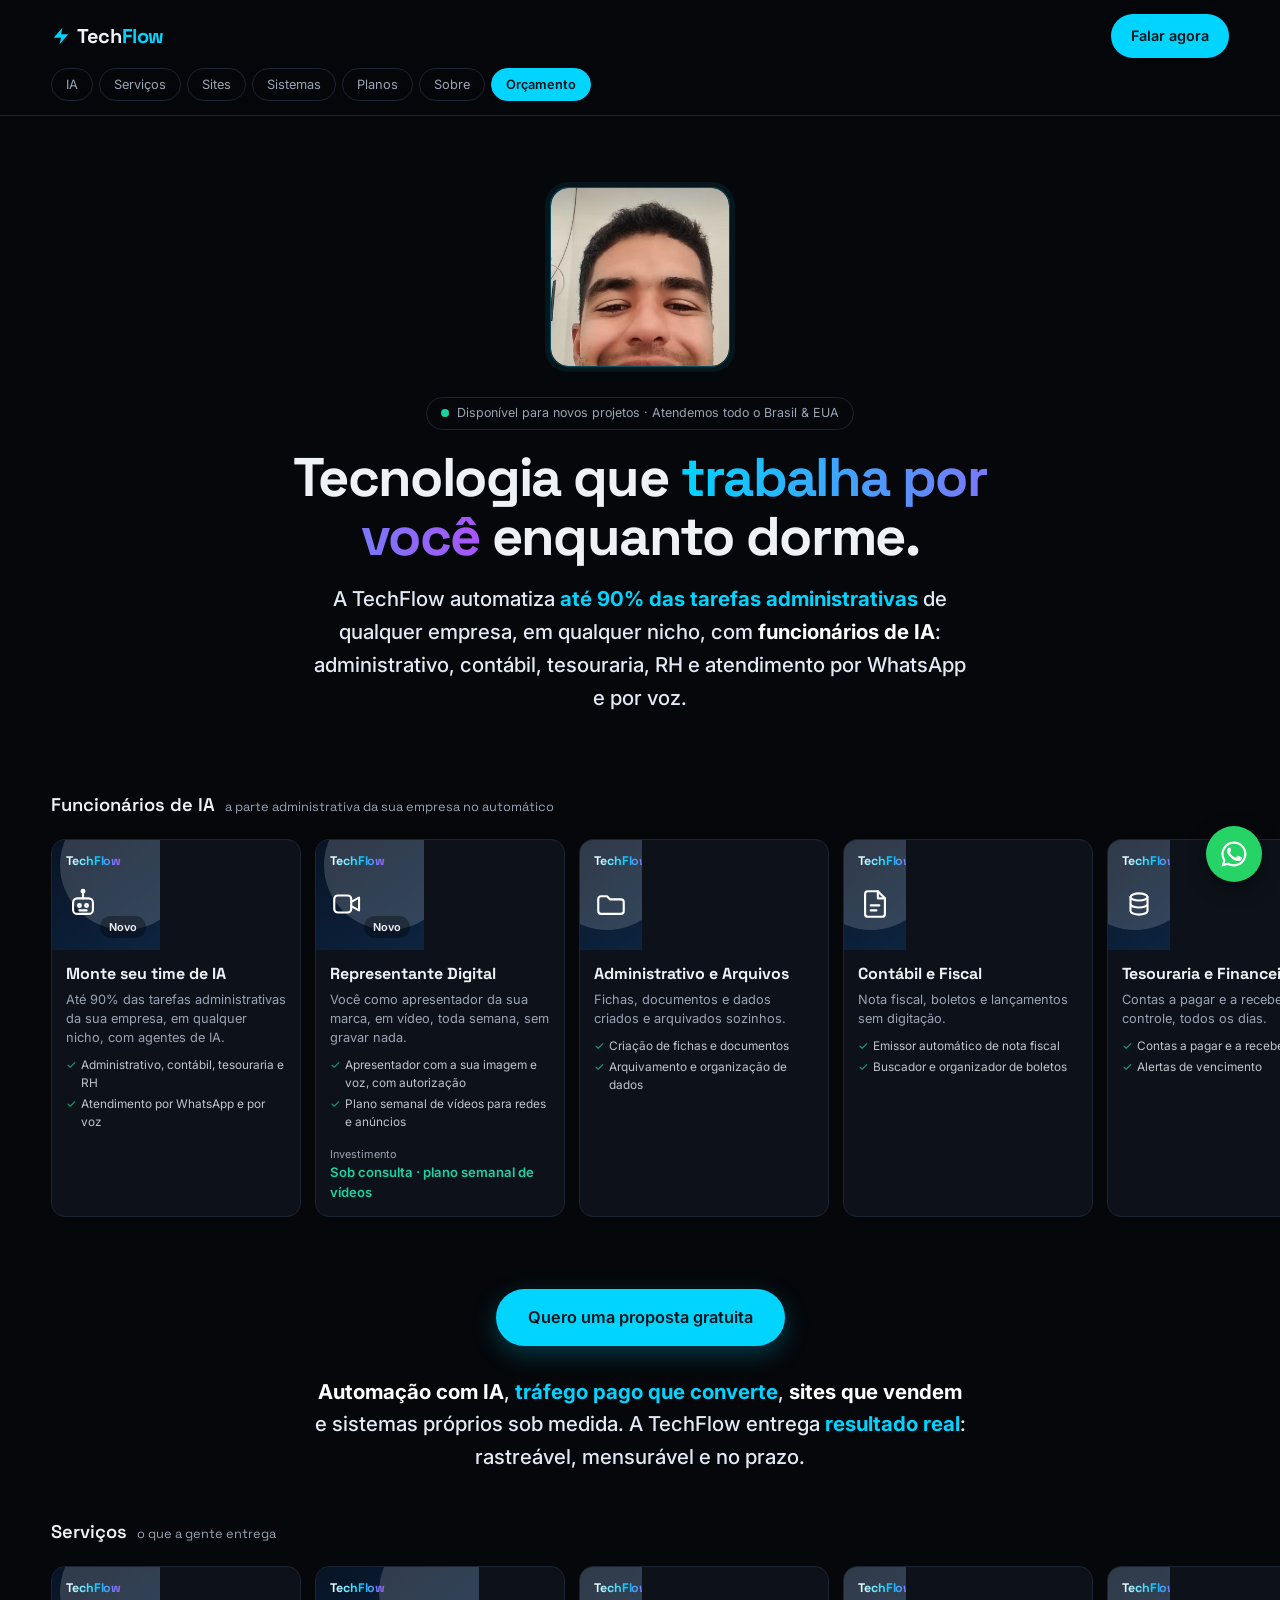
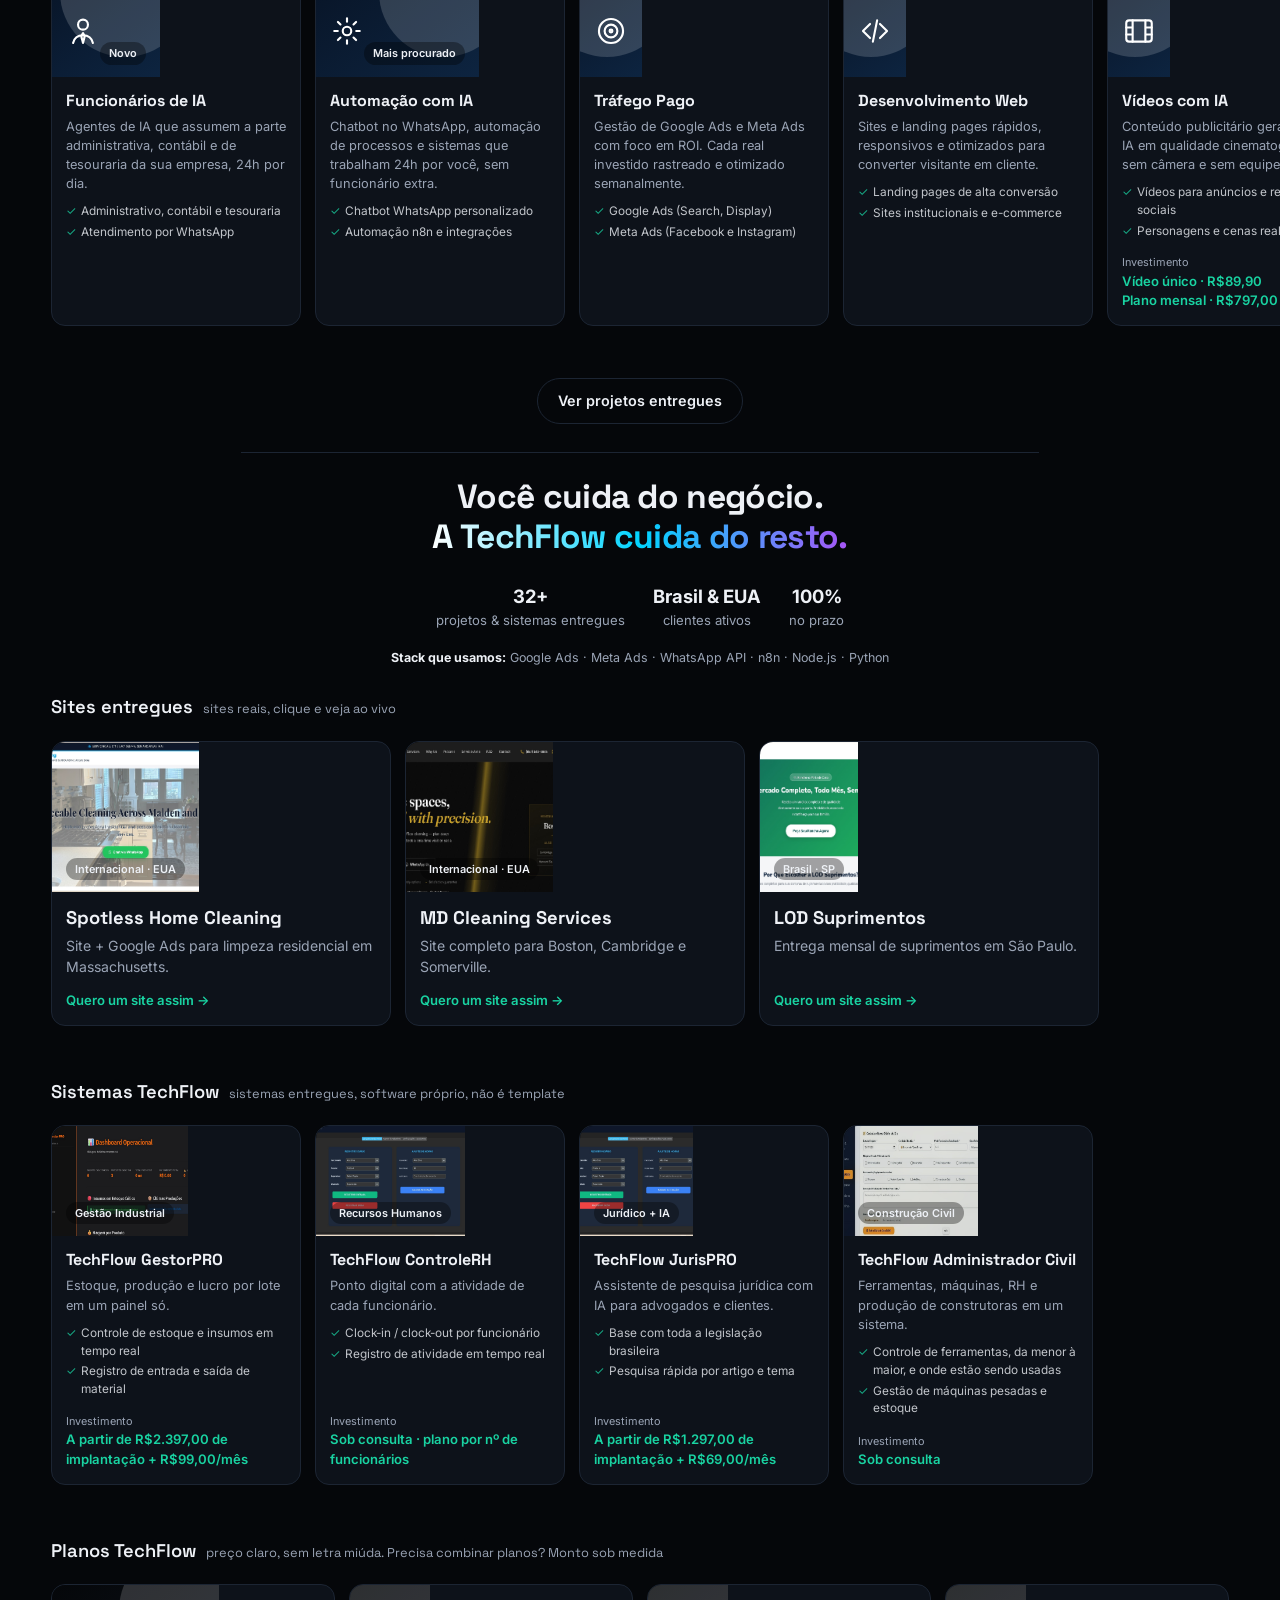
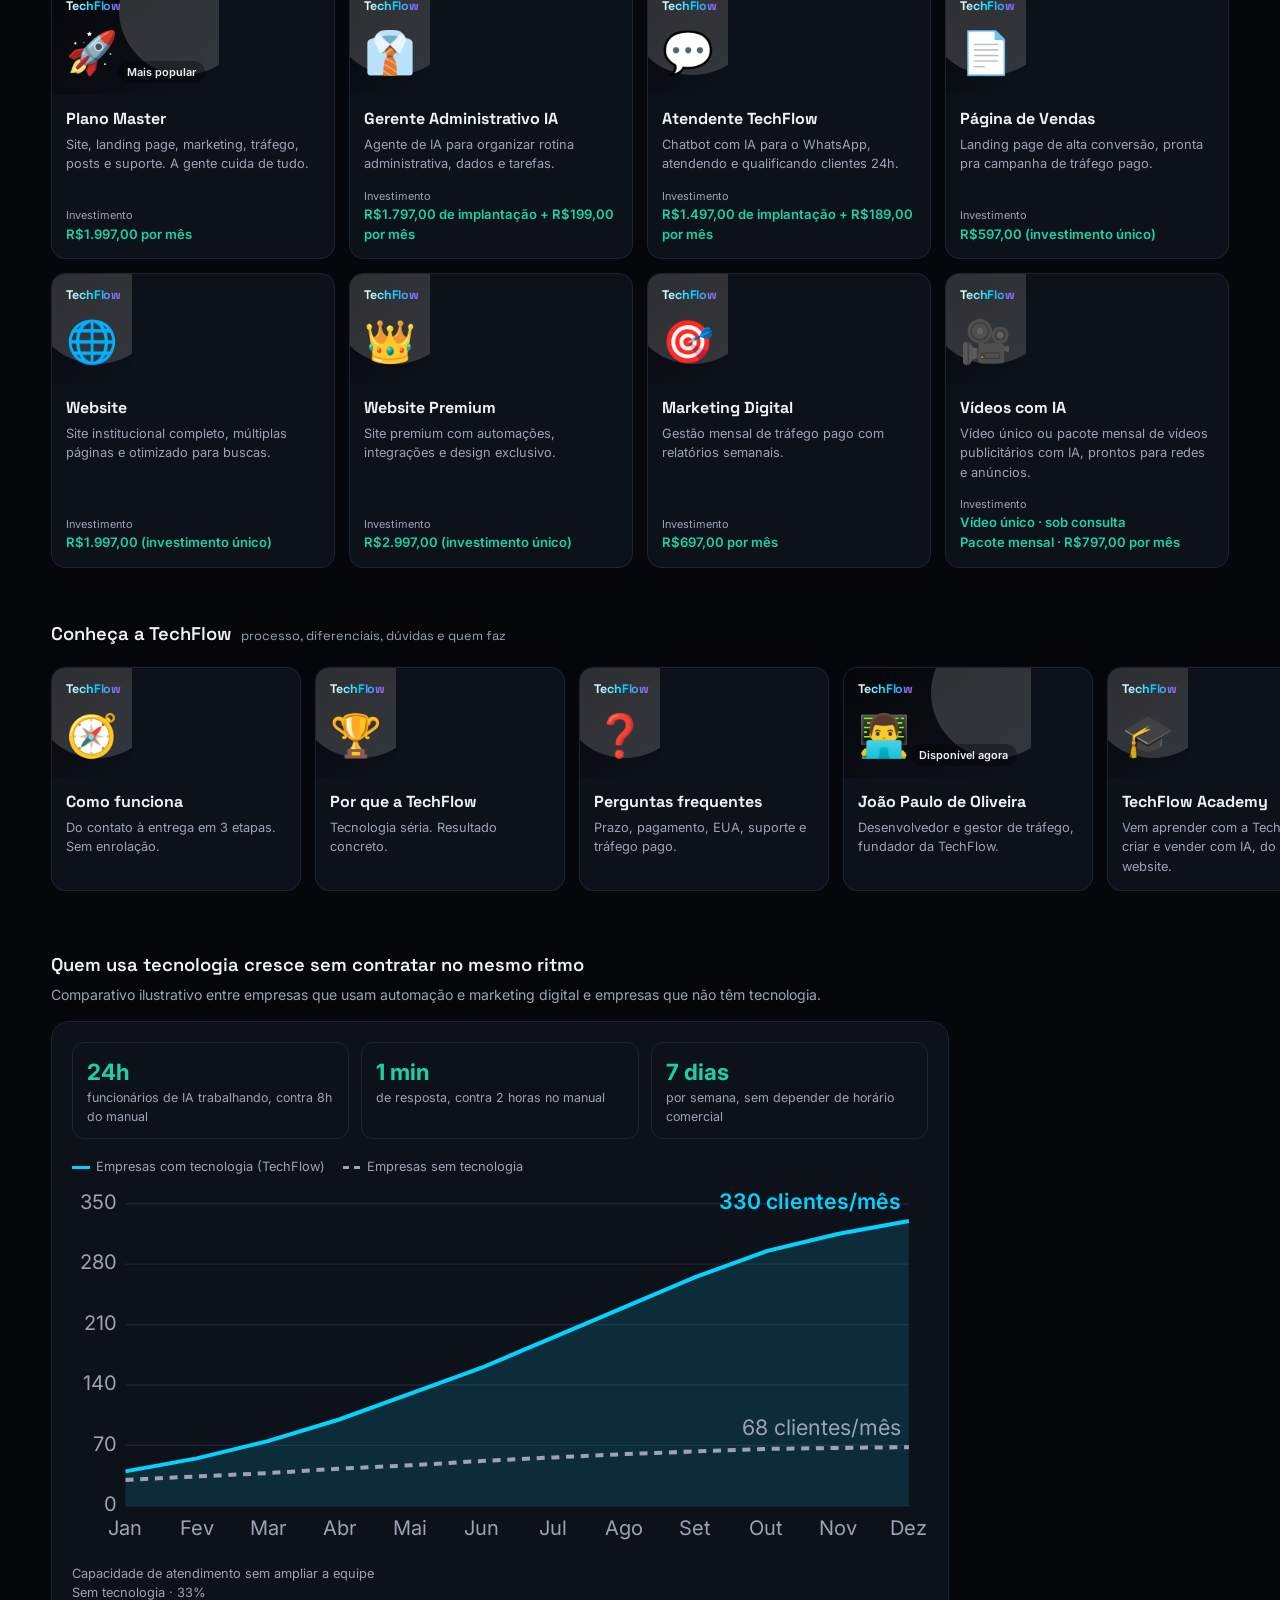
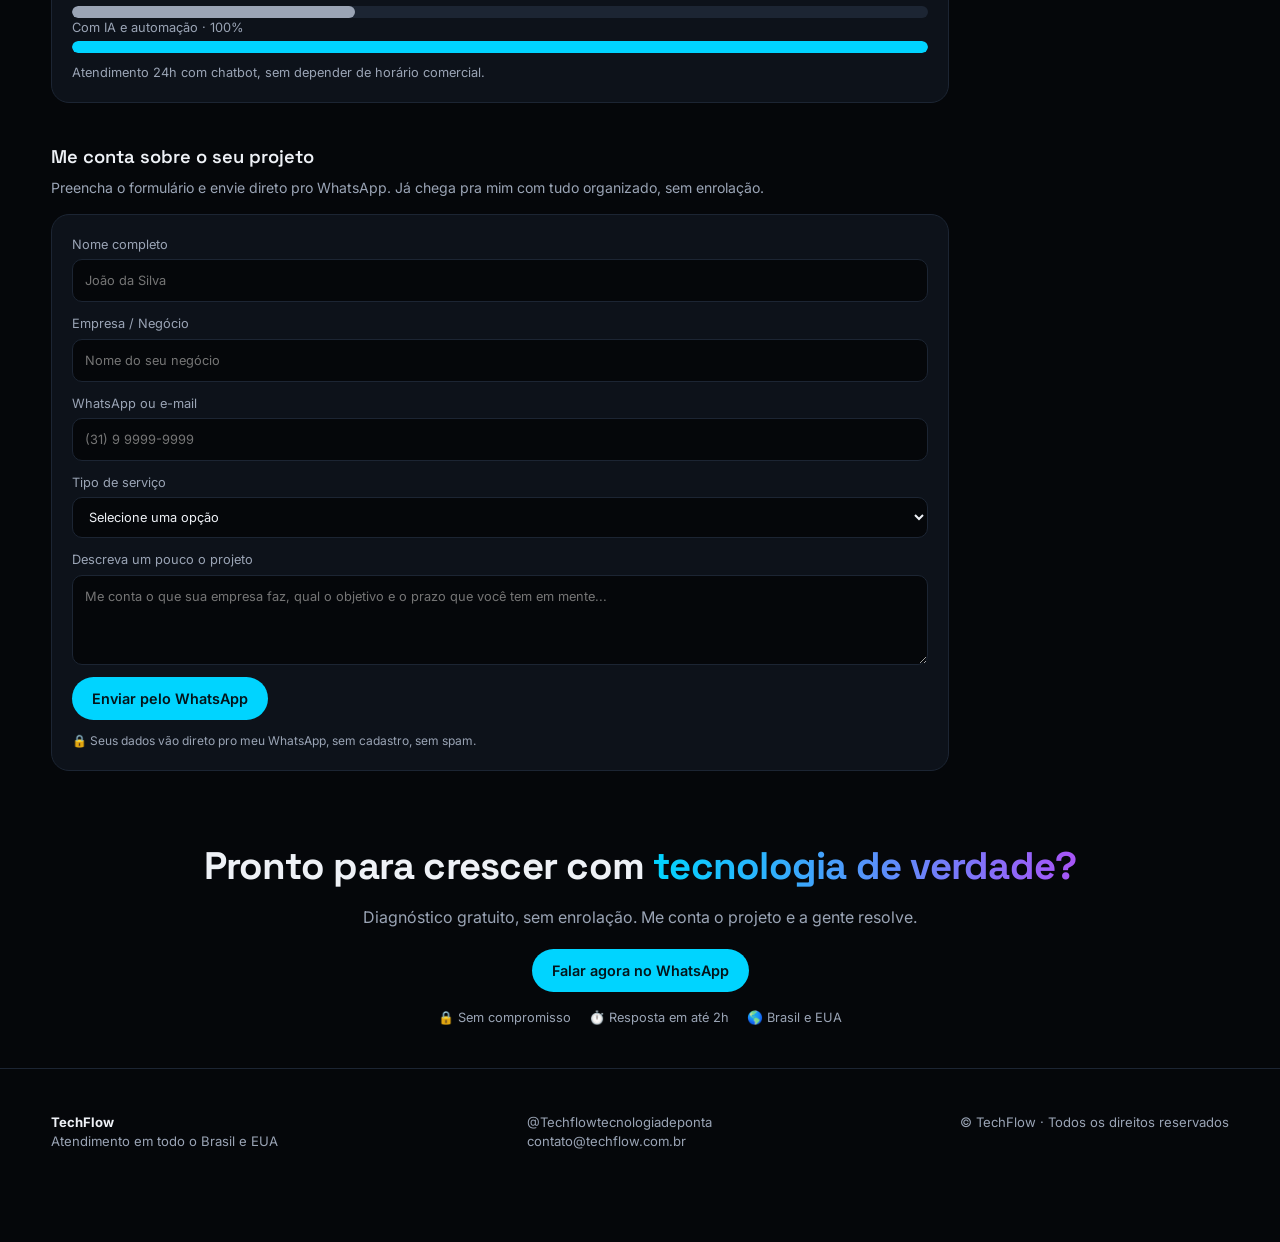
==== index.html @ 4d8eb5b8 "hahaha" ====
<!DOCTYPE html>
<html lang="pt-BR">
<head>
<meta charset="UTF-8">
<meta name="viewport" content="width=device-width, initial-scale=1.0">
<title>TechFlow | Automação com IA, Tráfego Pago e Desenvolvimento Web</title>
<meta name="description" content="TechFlow: agência de tecnologia especializada em automação com IA, tráfego pago no Google e Meta, e desenvolvimento de sites e sistemas. Atendemos todo o Brasil e os EUA.">
<meta name="keywords" content="automação IA, tráfego pago, desenvolvimento web, chatbot WhatsApp, Google Ads, Meta Ads, n8n, agência tecnologia Brasil, Belo Horizonte">
<link rel="canonical" href="https://site-techflow.vercel.app/">
<meta property="og:title" content="TechFlow | Automação com IA, Tráfego Pago e Desenvolvimento Web">
<meta property="og:description" content="Transformamos negócios com tecnologia de verdade. Automação com IA, Google Ads e sites que convertem. Brasil & EUA.">
<meta property="og:image" content="https://site-techflow.vercel.app/og-image.jpg">
<meta property="og:url" content="https://site-techflow.vercel.app/">
<meta property="og:type" content="website">
<meta name="twitter:card" content="summary_large_image">
<link rel="preconnect" href="https://fonts.googleapis.com">
<link rel="preconnect" href="https://fonts.gstatic.com" crossorigin>
<link href="https://fonts.googleapis.com/css2?family=Inter:wght@400;500;600;700&family=Space+Grotesk:wght@500;700&display=swap" rel="stylesheet">
<link rel="stylesheet" href="https://cdnjs.cloudflare.com/ajax/libs/font-awesome/6.5.0/css/all.min.css" />
<link rel="icon" href="data:image/svg+xml,<svg xmlns='http://www.w3.org/2000/svg' viewBox='0 0 32 32'><rect width='32' height='32' rx='8' fill='%2305070a'/><text x='50%25' y='54%25' dominant-baseline='middle' text-anchor='middle' font-size='20'>⚡</text></svg>">
<style>
:root{--bg:#05070a;--card:#0d121a;--line:#1c2533;--tx:#eef1f6;--mut:#9aa4b5;--ac:#00d4ff;--ok:#19d3a2;--ac2:#a855f7;--r:14px}
*{box-sizing:border-box;margin:0;padding:0}
html{scroll-behavior:smooth}
body{background:var(--bg);color:var(--tx);font-family:'Inter',system-ui,-apple-system,Segoe UI,Roboto,sans-serif;line-height:1.5;-webkit-font-smoothing:antialiased}
a{color:inherit;text-decoration:none}
button{font:inherit;color:inherit;cursor:pointer;border:0;background:none}
:focus-visible{outline:2px solid var(--ac);outline-offset:3px}
header{position:sticky;top:0;z-index:20;display:flex;align-items:center;justify-content:space-between;padding:14px 4vw;background:rgba(5,7,10,.82);backdrop-filter:blur(12px);-webkit-backdrop-filter:blur(12px);border-bottom:1px solid var(--line)}
.logo{font-weight:800;font-size:1.25rem;letter-spacing:-.02em}.logo i{font-style:normal;color:var(--ac)}
.btn{display:inline-block;padding:11px 20px;border-radius:999px;background:var(--ac);font-weight:600;font-size:.9rem;transition:filter .2s}
.btn:hover{filter:brightness(1.15)}
.btn.ghost{background:transparent;border:1px solid var(--line)}
.hero{padding:7vh 4vw 3vh;max-width:900px}
.hero h1{font-size:clamp(1.9rem,5.5vw,3.4rem);line-height:1.1;letter-spacing:-.03em;font-weight:800}
.hero p{color:var(--mut);margin:16px 0 24px;max-width:560px}
.hero .acts{display:flex;gap:10px;flex-wrap:wrap}
.stats{display:flex;gap:28px;margin-top:26px;color:var(--mut);font-size:.82rem;flex-wrap:wrap}
.stats b{display:block;color:var(--tx);font-size:1.15rem}
.row{padding:26px 0 4px}
.row h2{font-size:1.15rem;font-weight:600;padding:0 4vw;margin-bottom:12px;display:flex;align-items:baseline;gap:10px}
.row h2 small{color:var(--mut);font-weight:400;font-size:.8rem}
.wrap{position:relative}
.track{display:flex;gap:14px;overflow-x:auto;scroll-snap-type:x proximity;padding:8px 4vw 22px;scrollbar-width:none}
.track::-webkit-scrollbar{display:none}
.arr{position:absolute;top:0;bottom:22px;width:4vw;min-width:42px;z-index:5;background:linear-gradient(90deg,rgba(5,7,10,.9),transparent);font-size:1.6rem;opacity:0;transition:opacity .2s}
.arr.r{right:0;background:linear-gradient(270deg,rgba(5,7,10,.9),transparent)}
.wrap:hover .arr{opacity:1}
@media(hover:none){.arr{display:none}}
.card{flex:0 0 min(250px,72vw);scroll-snap-align:start;text-align:left;background:var(--card);border:1px solid var(--line);border-radius:var(--r);overflow:hidden;display:flex;flex-direction:column;transition:transform .2s,border-color .2s}
.card:hover{transform:scale(1.04);border-color:var(--ac)}
.cover{height:96px;display:flex;align-items:flex-end;justify-content:space-between;padding:12px 14px;font-size:2rem;background:linear-gradient(135deg,var(--c1),var(--c2))}
.cover em{font-style:normal;font-size:.68rem;font-weight:600;background:rgba(0,0,0,.35);padding:3px 9px;border-radius:999px}
.cbody{padding:14px;display:flex;flex-direction:column;gap:6px;flex:1}
.cbody h3{font-size:1rem;line-height:1.25}
.cbody p{font-size:.8rem;color:var(--mut)}
.price{margin-top:auto;padding-top:8px;font-size:.82rem;font-weight:600;color:var(--ok)}
.modal{position:fixed;inset:0;z-index:50;display:none;align-items:center;justify-content:center;padding:16px;background:rgba(0,0,0,.72)}
.modal.on{display:flex;animation:fade .18s}
@keyframes fade{from{opacity:0}to{opacity:1}}
.box{width:min(560px,100%);max-height:88vh;overflow:auto;background:var(--card);border:1px solid var(--line);border-radius:18px}
.box .cover{height:120px;font-size:2.6rem}
.box .in{padding:22px}
.box h3{font-size:1.4rem;letter-spacing:-.02em}
.box .d{color:var(--mut);margin:8px 0 14px;font-size:.92rem}
.box ul{list-style:none;display:grid;gap:9px;margin-bottom:16px}
.box li{font-size:.88rem;padding-left:20px;position:relative}
.box li::before{content:"✓";position:absolute;left:0;color:var(--ok)}
.box blockquote{border-left:3px solid var(--ac);padding-left:12px;color:var(--mut);font-size:.85rem;margin-bottom:16px}
.box .pp{font-weight:600;color:var(--ok);margin-bottom:16px}
.x{position:absolute;top:10px;right:12px;width:36px;height:36px;border-radius:50%;background:rgba(0,0,0,.5);font-size:1.1rem}
.rel{position:relative}
footer{padding:44px 4vw 90px;color:var(--mut);font-size:.82rem;display:flex;flex-wrap:wrap;gap:12px 28px;justify-content:space-between;border-top:1px solid var(--line);margin-top:30px}
.wa{position:fixed;right:18px;bottom:18px;z-index:30;width:56px;height:56px;border-radius:50%;background:#25d366;display:grid;place-items:center;font-size:1.6rem;box-shadow:0 6px 20px rgba(0,0,0,.45)}
.cover{position:relative;overflow:hidden;height:110px;font-size:2.6rem}
.cover::after{content:"";position:absolute;right:-30px;top:-40px;width:130px;height:130px;border-radius:50%;background:rgba(255,255,255,.16)}
.cover span{position:relative;z-index:1}.cover em{position:relative;z-index:1}
.pv{list-style:none;display:grid;gap:3px;margin-top:4px}
.pv li{font-size:.74rem;color:var(--tx);opacity:.8;padding-left:15px;position:relative}
.pv li::before{content:"✓";position:absolute;left:0;color:var(--ok)}
.sec{padding:34px 4vw 6px;max-width:1000px}
.sec h2{font-size:1.15rem;font-weight:600;margin-bottom:6px}
.sec>p{color:var(--mut);font-size:.88rem;margin-bottom:16px}
.dash{background:var(--card);border:1px solid var(--line);border-radius:18px;padding:20px}
.kpis{display:grid;grid-template-columns:repeat(auto-fit,minmax(150px,1fr));gap:12px;margin-bottom:18px}
.kpi{border:1px solid var(--line);border-radius:12px;padding:12px 14px;font-size:.78rem;color:var(--mut)}
.kpi b{display:block;font-size:1.4rem;color:var(--ok)}
.leg{display:flex;gap:18px;flex-wrap:wrap;font-size:.8rem;color:var(--mut);margin-bottom:8px}
.leg i{display:inline-block;width:18px;height:3px;margin-right:6px;vertical-align:middle;background:var(--ac)}
.leg i.no{background:repeating-linear-gradient(90deg,var(--mut) 0 6px,transparent 6px 11px)}
#chart svg{width:100%;height:auto;display:block}
.bars{margin-top:18px;display:grid;gap:10px;font-size:.8rem;color:var(--mut)}
.bar{height:12px;border-radius:99px;background:var(--line);overflow:hidden;margin-top:4px}
.bar i{display:block;height:100%;border-radius:99px}
form{display:grid;gap:12px;background:var(--card);border:1px solid var(--line);border-radius:18px;padding:20px}
label{font-size:.8rem;color:var(--mut);display:grid;gap:5px}
input,select,textarea{font:inherit;color:var(--tx);background:var(--bg);border:1px solid var(--line);border-radius:10px;padding:11px 12px;width:100%}
textarea{min-height:90px;resize:vertical}
form .btn{justify-self:start}
form small{color:var(--mut);font-size:.75rem}
.btn{color:#04141a}.btn.ghost{color:var(--tx)}
h1,h2,h3,.logo{font-family:'Space Grotesk','Inter',sans-serif}
.gt{background:linear-gradient(90deg,#00d4ff,#a855f7);-webkit-background-clip:text;background-clip:text;color:transparent}
.badge{display:inline-flex;align-items:center;gap:8px;font-size:.78rem;color:var(--mut);border:1px solid var(--line);padding:6px 14px;border-radius:999px;margin-bottom:18px}
.badge::before{content:"";width:8px;height:8px;border-radius:50%;background:var(--ok)}
.stack{margin-top:18px;font-size:.78rem;color:var(--mut)}.stack b{color:var(--tx)}
.tgs{display:flex;gap:6px;flex-wrap:wrap;margin-bottom:16px}
.tg{font-size:.72rem;padding:4px 10px;border-radius:999px;border:1px solid var(--line);color:var(--mut)}
.box cite{font-style:normal;font-size:.78rem}
.fin{text-align:center;padding:60px 4vw 10px}.fin h2{font-size:clamp(1.5rem,4.5vw,2.4rem);letter-spacing:-.02em;margin-bottom:10px}
.fin p{color:var(--mut);margin-bottom:20px}.fin .meta{display:flex;gap:18px;justify-content:center;flex-wrap:wrap;margin-top:16px;color:var(--mut);font-size:.8rem}
.intro{padding-top:46px;padding-bottom:0}.intro>.acts:first-child .btn{padding:16px 32px;font-size:1.02rem;box-shadow:0 8px 24px rgba(0,212,255,.25)}.statsblk{padding-top:26px;padding-bottom:0}.intro p{margin:0 0 4px}
.track{scroll-padding:0 4vw}.row,.sec{scroll-margin-top:118px}
header{flex-wrap:wrap;row-gap:10px}
.tabs{flex-basis:100%;display:flex;gap:6px;overflow-x:auto;scrollbar-width:none}
.tabs::-webkit-scrollbar{display:none}
.tabs a{flex:0 0 auto;font-size:.8rem;color:var(--mut);padding:6px 14px;border-radius:999px;border:1px solid var(--line)}
.tabs a.on{color:#04141a;background:var(--ac);border-color:var(--ac);font-weight:600}
.price small{display:block;font-weight:400;color:var(--mut);font-size:.68rem;margin-bottom:1px}
.track.big .card{flex-basis:min(340px,82vw)}.track.big .cover{height:150px;font-size:3.2rem}
.track.big .cbody h3{font-size:1.15rem}.track.big .cbody p{font-size:.88rem}
@media(min-width:900px){.track.grid{display:grid;grid-template-columns:repeat(4,1fr);overflow:visible}.track.grid .card{flex:none}.gridrow .arr{display:none}}
.row h2{flex-wrap:wrap;column-gap:10px;row-gap:2px}
.intro p{margin-bottom:18px}
@media(max-width:600px){.row h2 small{flex-basis:100%}.kpi:last-child{grid-column:1/-1}.stats{gap:16px 26px}}
.hero>p{color:#e4eaf5;font-size:clamp(1.05rem,3.6vw,1.28rem);font-weight:500;line-height:1.6;max-width:660px}
.hero>p strong{color:#fff;font-weight:700}
.hero>p strong.hl{color:var(--ac)}
.slogan{margin-top:28px;padding-top:24px;border-top:1px solid var(--line);font-family:'Space Grotesk','Inter',sans-serif;font-weight:700;font-size:clamp(1.4rem,5vw,2.1rem);line-height:1.2;letter-spacing:-.02em}
@media(prefers-reduced-motion:reduce){*{transition:none!important;animation:none!important;scroll-behavior:auto!important}}
[id].card{scroll-margin-top:190px}
.cover i{color:#fff;text-shadow:0 2px 10px rgba(0,0,0,.35)}

.cover{background:linear-gradient(145deg,#05070a 0%,#0d121a 100%)!important}
.cover::before{content:"TechFlow";position:absolute;left:14px;top:12px;z-index:1;font-family:'Space Grotesk','Inter',sans-serif;font-weight:700;font-size:.78rem;letter-spacing:-.01em;background:linear-gradient(90deg,#ffffff 0%,#00d4ff 55%,#a855f7 100%);-webkit-background-clip:text;background-clip:text;color:transparent}
.slogan .gt{background:linear-gradient(90deg,#ffffff 0%,#00d4ff 50%,#a855f7 100%);-webkit-background-clip:text;background-clip:text;color:transparent}
#ia .cover,#servicos .cover{background:linear-gradient(145deg,#081426 0%,#0d2440 100%)!important}

.cover.has-pic{background:var(--pic) center top/cover no-repeat!important}
.cover.has-pic::before,.cover.has-pic::after{display:none}
.cover-img{position:absolute;inset:0;width:100%;height:100%;object-fit:cover;object-position:center top;z-index:0;display:block}
.cover span,.cover em{position:relative;z-index:1}
.cover:has(.cover-img)::before,.cover:has(.cover-img)::after{display:none}
.hero-photo{position:relative;width:150px;height:150px;border-radius:18px;border:1px solid rgba(0,212,255,.35);box-shadow:0 0 0 5px rgba(0,212,255,.08);margin:8px auto 30px;display:flex;align-items:center;justify-content:center;overflow:hidden;color:var(--mut);font-size:.7rem;text-align:center;line-height:1.2;padding:8px;cursor:zoom-in;transition:transform .35s ease,box-shadow .35s ease;z-index:2}
.hero-photo img{position:absolute;inset:0;width:100%;height:100%;object-fit:cover;object-position:center top;border-radius:18px}
.hero-photo span{position:relative}

.hero,.statsblk,.intro{margin-left:auto;margin-right:auto;text-align:center}
.hero>p,.intro p{margin-left:auto;margin-right:auto}
.hero .acts{justify-content:center}
.stats{justify-content:center}
.stats>div{text-align:center}
.hero-photo{margin-left:auto;margin-right:auto}
.slogan{text-align:center}
.stack{text-align:center}
.hero-photo:hover,.hero-photo:focus-visible{transform:scale(1.5);box-shadow:0 0 0 6px rgba(0,212,255,.18),0 16px 40px rgba(0,212,255,.3)}
@media(min-width:900px){.hero-photo{width:180px;height:180px}}
.hero-photo img{border-radius:18px}
.photo-zoom{position:fixed;inset:0;z-index:60;background:rgba(0,0,0,.88);display:flex;align-items:center;justify-content:center;padding:20px;cursor:zoom-out}
.photo-zoom[hidden]{display:none}
.photo-zoom img{max-width:100%;max-height:90vh;width:auto;height:auto;border-radius:16px;box-shadow:0 20px 60px rgba(0,0,0,.6)}
.photo-zoom-x{position:absolute;top:14px;right:16px;width:40px;height:40px;border-radius:50%;background:rgba(0,0,0,.55);border:1px solid var(--line);color:var(--tx);font-size:1.2rem;cursor:pointer}
</style>
</head>
<body>

<header>
  <a class="logo" href="#"><svg width="20" height="20" viewBox="0 0 22 22" style="vertical-align:-3px;margin-right:6px"><path d="M12.5 2L3 13h8l-1.5 7L19 9h-8L12.5 2z" fill="#00d4ff"/></svg>Tech<i>Flow</i></a>
  <a class="btn" id="hwa" target="_blank" rel="noopener">Falar agora</a>
  <nav class="tabs" aria-label="Atalhos"><a href="#ia">IA</a><a href="#servicos">Serviços</a><a href="#portfolio">Sites</a><a href="#sistemas">Sistemas</a><a href="#planos">Planos</a><a href="#mais">Sobre</a><a href="#orcamento">Orçamento</a></nav>
</header>

<section class="hero">
  <div class="hero-photo"><span>Sua foto aqui</span><img src="assets/joao.jpg" alt="João Paulo, fundador da TechFlow" onerror="this.remove()"></div>
  <div class="badge">Disponível para novos projetos · Atendemos todo o Brasil &amp; EUA</div>
  <h1>Tecnologia que <span class="gt">trabalha por você</span> enquanto dorme.</h1>
  <p>A TechFlow automatiza <strong class="hl">até 90% das tarefas administrativas</strong> de qualquer empresa, em qualquer nicho, com <strong>funcionários de IA</strong>: administrativo, contábil, tesouraria, RH e atendimento por WhatsApp e por voz.</p>
</section>

<div id="iaslot"></div>

<section class="hero intro">
  <div class="acts" style="margin-bottom:30px">
    <a class="btn" id="hcta" target="_blank" rel="noopener">Quero uma proposta gratuita</a>
  </div>
  <p><strong>Automação com IA</strong>, <strong class="hl">tráfego pago que converte</strong>, <strong>sites que vendem</strong> e sistemas próprios sob medida. A TechFlow entrega <strong class="hl">resultado real</strong>: rastreável, mensurável e no prazo.</p>
</section>

<section class="hero statsblk" id="statsblk">
  <div class="acts">
    <a class="btn ghost" href="#portfolio">Ver projetos entregues</a>
  </div>
  <div class="slogan">Você cuida do negócio.<br><span class="gt">A TechFlow cuida do resto.</span></div>
  <div class="stats">
    <div><b>32+</b>projetos &amp; sistemas entregues</div>
    <div><b>Brasil &amp; EUA</b>clientes ativos</div>
    <div><b>100%</b>no prazo</div>
  </div>
  <div class="stack"><b>Stack que usamos:</b> Google Ads · Meta Ads · WhatsApp API · n8n · Node.js · Python</div>
</section>

<main id="rows"></main>

<section class="sec" id="crescimento">
  <h2>Quem usa tecnologia cresce sem contratar no mesmo ritmo</h2>
  <p>Comparativo ilustrativo entre empresas que usam automação e marketing digital e empresas que não têm tecnologia.</p>
  <div class="dash">
    <div class="kpis">
      <div class="kpi"><b>24h</b>funcionários de IA trabalhando, contra 8h do manual</div>
      <div class="kpi"><b>1 min</b>de resposta, contra 2 horas no manual</div>
      <div class="kpi"><b>7 dias</b>por semana, sem depender de horário comercial</div>
    </div>
    <div class="leg"><span><i></i>Empresas com tecnologia (TechFlow)</span><span><i class="no"></i>Empresas sem tecnologia</span></div>
    <div id="chart"></div>
    <div class="bars">
      <div>Capacidade de atendimento sem ampliar a equipe<br>
        Sem tecnologia · 33%<div class="bar"><i style="width:33%;background:var(--mut)"></i></div>
        Com IA e automação · 100%<div class="bar"><i style="width:100%;background:var(--ac)"></i></div>
      </div>
      <div>Atendimento 24h com chatbot, sem depender de horário comercial.</div>
    </div>
  </div>
</section>

<section class="sec" id="orcamento">
  <h2>Me conta sobre o seu projeto</h2>
  <p>Preencha o formulário e envie direto pro WhatsApp. Já chega pra mim com tudo organizado, sem enrolação.</p>
  <form id="fm">
    <label>Nome completo<input name="n" required placeholder="João da Silva"></label>
    <label>Empresa / Negócio<input name="e" placeholder="Nome do seu negócio"></label>
    <label>WhatsApp ou e-mail<input name="c" required placeholder="(31) 9 9999-9999"></label>
    <label>Tipo de serviço
      <select name="s" required>
        <option value="">Selecione uma opção</option>
        <option>Site institucional</option>
        <option>Landing page / Página de vendas</option>
        <option>Sistema / SaaS sob medida</option>
        <option>Automação com IA / Chatbot</option>
        <option>Tráfego pago (Google/Meta Ads)</option>
        <option>Vídeos com IA</option>
        <option>Gestão de redes sociais</option>
        <option>Outro / não sei ainda</option>
      </select>
    </label>
    <label>Descreva um pouco o projeto<textarea name="d" required placeholder="Me conta o que sua empresa faz, qual o objetivo e o prazo que você tem em mente..."></textarea></label>
    <button class="btn" type="submit">Enviar pelo WhatsApp</button>
    <small>🔒 Seus dados vão direto pro meu WhatsApp, sem cadastro, sem spam.</small>
  </form>
</section>

<section class="fin">
  <h2>Pronto para crescer com <span class="gt">tecnologia de verdade?</span></h2>
  <p>Diagnóstico gratuito, sem enrolação. Me conta o projeto e a gente resolve.</p>
  <a class="btn" id="fcta" target="_blank" rel="noopener">Falar agora no WhatsApp</a>
  <div class="meta"><span>🔒 Sem compromisso</span><span>⏱️ Resposta em até 2h</span><span>🌎 Brasil e EUA</span></div>
</section>

<footer>
  <div><b style="color:var(--tx)">TechFlow</b><br>Atendimento em todo o Brasil e EUA</div>
  <div><a href="https://instagram.com/Techflowtecnologiadeponta" target="_blank" rel="noopener">@Techflowtecnologiadeponta</a><br>contato@techflow.com.br</div>
  <div>© TechFlow · Todos os direitos reservados</div>
</footer>

<a class="wa" id="fwa" target="_blank" rel="noopener" aria-label="WhatsApp"><svg width="30" height="30" viewBox="0 0 24 24" fill="#fff" aria-hidden="true"><path d="M12 2a10 10 0 0 0-8.6 15.1L2 22l5-1.3A10 10 0 1 0 12 2zm0 1.8a8.2 8.2 0 1 1-4.3 15.2l-.3-.2-3 .8.8-2.9-.2-.3A8.2 8.2 0 0 1 12 3.8z"/><path d="M9.2 7.4c-.2-.5-.4-.5-.6-.5h-.5c-.2 0-.5.1-.7.3-.3.3-1 1-1 2.4s1 2.8 1.2 3c.1.2 2 3.1 5 4.3 2.5 1 3 .8 3.5.7.6-.1 1.8-.7 2-1.4.3-.7.3-1.3.2-1.4-.1-.1-.3-.2-.7-.4l-2.2-1c-.3-.1-.5-.2-.7.1-.2.3-.8 1-1 1.2-.2.2-.4.2-.7.1-.3-.2-1.3-.5-2.5-1.5-.9-.8-1.5-1.8-1.7-2.1-.2-.3 0-.5.1-.6l.5-.6c.2-.2.2-.4.3-.6.1-.2 0-.4 0-.6l-1-2.4z"/></svg></a>

<div class="modal" id="modal" role="dialog" aria-modal="true">
  <div class="box rel" id="box"></div>
</div>

<script>
const NUM='5531999232730';
const wa=t=>'https://api.whatsapp.com/send?phone='+NUM+'&text='+encodeURIComponent(t);
document.getElementById('hwa').href=wa('Olá, quero uma proposta da TechFlow!');
document.getElementById('hcta').href=wa('Olá, quero uma proposta gratuita da TechFlow!');
document.getElementById('fcta').href=wa('Olá, quero um diagnóstico gratuito com a TechFlow!');
document.getElementById('fwa').href=wa('Olá, tenho interesse em conhecer a TechFlow!');

const G={b:['#1d4ed8','#0ea5e9'],g:['#047857','#19d3a2'],p:['#6d28d9','#ec4899'],o:['#c2410c','#f59e0b'],s:['#334155','#64748b'],r:['#be123c','#fb7185']};

const ROWS=[
{id:'ia',t:'Funcionários de IA',s:'a parte administrativa da sua empresa no automático',items:[
 {i:'<svg width="34" height="34" viewBox="0 0 24 24" fill="none" stroke="#fff" stroke-width="1.5" stroke-linecap="round" stroke-linejoin="round" aria-hidden="true"><rect x="5" y="8" width="14" height="11" rx="3"/><path d="M12 4v4"/><circle cx="12" cy="3" r="1"/><circle cx="9.5" cy="13" r="1"/><circle cx="14.5" cy="13" r="1"/><path d="M9.5 16.5h5"/></svg>',tag:'Novo',t:'Monte seu time de IA',d:'Até 90% das tarefas administrativas da sua empresa, em qualquer nicho, com agentes de IA.',x:'Automatizamos até 90% das tarefas administrativas de qualquer empresa, em qualquer setor, com agentes de inteligência artificial. A mão de obra operacional continua com a sua equipe; o administrativo, o financeiro e o atendimento passam a rodar no automático, 24h.',b:['Administrativo, contábil, tesouraria e RH','Atendimento por WhatsApp e por voz','Diagnóstico gratuito do seu setor'],m:'Olá, quero montar meu time de funcionários de IA com a TechFlow!',lb:'Quero meu time de IA'},
 {i:'<svg width="34" height="34" viewBox="0 0 24 24" fill="none" stroke="#fff" stroke-width="1.5" stroke-linecap="round" stroke-linejoin="round" aria-hidden="true"><rect x="3" y="6" width="12" height="12" rx="2.5"/><path d="M15 10.5l5.5-3v9l-5.5-3"/></svg>',tag:'Novo',t:'Representante Digital',d:'Você como apresentador da sua marca, em vídeo, toda semana, sem gravar nada.',x:'Criamos o seu representante digital: um apresentador com a sua imagem e a sua voz, feito com IA, que publica vídeos toda semana para as suas redes e anúncios, sem você gravar nada. Usamos a sua imagem e a sua voz somente com a sua autorização por escrito, e os vídeos deixam claro que são gerados por IA.',b:['Apresentador com a sua imagem e voz, com autorização','Plano semanal de vídeos para redes e anúncios','Roteiro, edição e entrega por nossa conta'],p:'Sob consulta · plano semanal de vídeos',l:'videos.html',lt:'Ver exemplos de vídeos',m:'Quero saber mais sobre o Representante Digital em vídeo!',lb:'Quero meu representante'},
 {i:'<svg width="34" height="34" viewBox="0 0 24 24" fill="none" stroke="#fff" stroke-width="1.5" stroke-linecap="round" stroke-linejoin="round" aria-hidden="true"><path d="M3 8.5a2 2 0 0 1 2-2h4.2l2 2.2H19a2 2 0 0 1 2 2V17a2 2 0 0 1-2 2H5a2 2 0 0 1-2-2z"/></svg>',t:'Administrativo e Arquivos',d:'Fichas, documentos e dados criados e arquivados sozinhos.',x:'Agente de IA para a rotina administrativa: cria fichas e documentos, arquiva e organiza dados, preenche planilhas e formulários e mantém tudo no lugar certo.',b:['Criação de fichas e documentos','Arquivamento e organização de dados','Planilhas e formulários preenchidos'],l:'#gerente-admin',lt:'Ver plano com preço',m:'Quero saber mais sobre o agente de IA Administrativo!',lb:'Quero esse agente'},
 {i:'<svg width="34" height="34" viewBox="0 0 24 24" fill="none" stroke="#fff" stroke-width="1.5" stroke-linecap="round" stroke-linejoin="round" aria-hidden="true"><path d="M7 3h7l5 5v11a2 2 0 0 1-2 2H7a2 2 0 0 1-2-2V5a2 2 0 0 1 2-2z"/><path d="M14 3v5h5M9 13h6M9 16.5h4"/></svg>',t:'Contábil e Fiscal',d:'Nota fiscal, boletos e lançamentos sem digitação.',x:'Agente de IA que cuida da rotina contábil e fiscal: emite nota fiscal, busca e organiza boletos e confere lançamentos, sem digitação manual.',b:['Emissor automático de nota fiscal','Buscador e organizador de boletos','Conferência de lançamentos e contas'],m:'Quero saber mais sobre o agente de IA Contábil e Fiscal!',lb:'Quero esse agente'},
 {i:'<svg width="34" height="34" viewBox="0 0 24 24" fill="none" stroke="#fff" stroke-width="1.5" stroke-linecap="round" stroke-linejoin="round" aria-hidden="true"><ellipse cx="12" cy="7" rx="6" ry="2.5"/><path d="M6 7v5c0 1.4 2.7 2.5 6 2.5s6-1.1 6-2.5V7M6 12v5c0 1.4 2.7 2.5 6 2.5s6-1.1 6-2.5v-5"/></svg>',t:'Tesouraria e Financeiro',d:'Contas a pagar e a receber sob controle, todos os dias.',x:'Agente de IA para a tesouraria: acompanha contas a pagar e a receber, avisa vencimentos e entrega relatórios de fluxo de caixa sem planilha manual.',b:['Contas a pagar e a receber','Alertas de vencimento','Relatório de fluxo de caixa'],m:'Quero saber mais sobre o agente de IA de Tesouraria!',lb:'Quero esse agente'},
 {i:'<svg width="34" height="34" viewBox="0 0 24 24" fill="none" stroke="#fff" stroke-width="1.5" stroke-linecap="round" stroke-linejoin="round" aria-hidden="true"><circle cx="9" cy="8.5" r="3"/><path d="M3.5 19.5c.6-3 2.8-4.7 5.5-4.7s4.9 1.7 5.5 4.7"/><circle cx="16.5" cy="9.5" r="2.4"/><path d="M16 14.9c2.4.2 4 1.8 4.5 4.6"/></svg>',t:'Recursos Humanos',d:'Admissão, documentos, ponto e dúvidas da equipe.',x:'Agente de IA para o RH: triagem de currículos, coleta de documentos de admissão, controle de ponto e férias e respostas às dúvidas dos funcionários.',b:['Triagem de currículos','Documentos de admissão e ponto','Dúvidas da equipe respondidas na hora'],m:'Quero saber mais sobre o agente de IA de RH!',lb:'Quero esse agente'},
 {i:'<svg width="34" height="34" viewBox="0 0 24 24" fill="none" stroke="#fff" stroke-width="1.5" stroke-linecap="round" stroke-linejoin="round" aria-hidden="true"><path d="M5 6.5A2.5 2.5 0 0 1 7.5 4h9A2.5 2.5 0 0 1 19 6.5v6A2.5 2.5 0 0 1 16.5 15H10l-4.5 4v-4A2.5 2.5 0 0 1 5 12.5z"/></svg>',id:'atendente-whatsapp',t:'Atendente no WhatsApp',d:'Conversa de forma natural, atende, qualifica e agenda 24h.',x:'Funcionário de IA que conversa pelo WhatsApp de forma natural: atende, tira dúvidas, qualifica clientes e agenda. Ele se apresenta como assistente virtual no começo da conversa.',b:['Atende e qualifica clientes 24h','Agenda e confirma compromissos','Passa para uma pessoa quando precisa'],l:'#atendente-techflow',lt:'Ver plano com preço',m:'Quero saber mais sobre o Atendente de IA no WhatsApp!',lb:'Quero meu atendente'},
 {i:'<svg width="34" height="34" viewBox="0 0 24 24" fill="none" stroke="#fff" stroke-width="1.5" stroke-linecap="round" stroke-linejoin="round" aria-hidden="true"><path d="M12 3l8 4.5v9L12 21l-8-4.5v-9z"/><path d="M4 7.5l8 4.5 8-4.5M12 12v9"/></svg>',tag:'Humano no controle',t:'Almoxarife Digital',d:'A IA organiza estoque, vendas e compras. Você só confere e decide.',x:'Sistema de controle com você no comando: a IA registra estoque, vendas e compras, gera as planilhas e os relatórios e avisa quando algo foge do normal, como produto acabando ou divergência. Uma pessoa confere e decide. Feito para fábrica de bloco, mercadinho, depósito e pequena indústria.',b:['Planilhas de estoque, vendas e compras prontas','Alertas de falta de produto e de divergências','Você confere e aprova, a IA faz o trabalho pesado'],p:'Sob consulta · por tamanho do negócio',m:'Quero saber mais sobre o Almoxarife Digital!',lb:'Quero meu almoxarife'}]},
{id:'servicos',t:'Serviços',s:'o que a gente entrega',items:[
 {i:'<svg width="34" height="34" viewBox="0 0 24 24" fill="none" stroke="#fff" stroke-width="1.5" stroke-linecap="round" stroke-linejoin="round" aria-hidden="true"><circle cx="12" cy="7.5" r="3.5"/><path d="M5 20.5c.8-3.6 3.5-5.5 7-5.5s6.2 1.9 7 5.5"/><path d="M12 13.5l-1.2 2.2 1.2 4.8 1.2-4.8z"/></svg>',tag:'Novo',t:'Funcionários de IA',d:'Agentes de IA que assumem a parte administrativa, contábil e de tesouraria da sua empresa, 24h por dia.',b:['Administrativo, contábil e tesouraria','Atendimento por WhatsApp','Diagnóstico gratuito do seu setor'],l:'#ia',lt:'Ver funcionários de IA',m:'Quero saber mais sobre os Funcionários de IA!',lb:'Quero meu time de IA'},
 {i:'<svg width="34" height="34" viewBox="0 0 24 24" fill="none" stroke="#fff" stroke-width="1.5" stroke-linecap="round" stroke-linejoin="round" aria-hidden="true"><circle cx="12" cy="12" r="3"/><path d="M12 3v2.5M12 18.5V21M3 12h2.5M18.5 12H21M5.6 5.6l1.8 1.8M16.6 16.6l1.8 1.8M5.6 18.4l1.8-1.8M16.6 7.4l1.8-1.8"/></svg>',tag:'Mais procurado',t:'Automação com IA',d:'Chatbot no WhatsApp, automação de processos e sistemas que trabalham 24h por você, sem funcionário extra.',b:['Chatbot WhatsApp personalizado','Automação n8n e integrações','Respostas automáticas inteligentes'],l:'#atendente-whatsapp',lt:'Ver atendente',m:'Quero saber mais sobre Automação com IA!',lb:'Quero automatizar'},
 {i:'<svg width="34" height="34" viewBox="0 0 24 24" fill="none" stroke="#fff" stroke-width="1.5" stroke-linecap="round" stroke-linejoin="round" aria-hidden="true"><circle cx="12" cy="12" r="8.5"/><circle cx="12" cy="12" r="4.5"/><circle cx="12" cy="12" r="1"/></svg>',t:'Tráfego Pago',d:'Gestão de Google Ads e Meta Ads com foco em ROI. Cada real investido rastreado e otimizado semanalmente.',b:['Google Ads (Search, Display)','Meta Ads (Facebook e Instagram)','Relatórios semanais detalhados'],m:'Quero saber mais sobre Tráfego Pago!',lb:'Quero mais vendas'},
 {i:'<svg width="34" height="34" viewBox="0 0 24 24" fill="none" stroke="#fff" stroke-width="1.5" stroke-linecap="round" stroke-linejoin="round" aria-hidden="true"><path d="M8.5 7L3.5 12l5 5M15.5 7l5 5-5 5M13.5 4.5l-3 15"/></svg>',t:'Desenvolvimento Web',d:'Sites e landing pages rápidos, responsivos e otimizados para converter visitante em cliente.',b:['Landing pages de alta conversão','Sites institucionais e e-commerce','Integração com WhatsApp e CRM'],l:'#portfolio',lt:'Ver exemplos',m:'Quero saber mais sobre Desenvolvimento Web!',lb:'Quero meu site'},
 {i:'<svg width="34" height="34" viewBox="0 0 24 24" fill="none" stroke="#fff" stroke-width="1.5" stroke-linecap="round" stroke-linejoin="round" aria-hidden="true"><rect x="3" y="4.5" width="18" height="15" rx="2"/><path d="M7.5 4.5v15M16.5 4.5v15M3 9.5h4.5M3 14.5h4.5M16.5 9.5H21M16.5 14.5H21"/></svg>',t:'Vídeos com IA',d:'Conteúdo publicitário gerado com IA em qualidade cinematográfica, sem câmera e sem equipe.',b:['Vídeos para anúncios e redes sociais','Personagens e cenas realistas','Entrega rápida e sob demanda'],p:'Vídeo único · R$89,90<br>Plano mensal · R$797,00 por mês',m:'Quero saber mais sobre Vídeos com IA!',l:'videos.html',lt:'Ver exemplos',lb:'Quero meu vídeo'},
 {i:'<svg width="34" height="34" viewBox="0 0 24 24" fill="none" stroke="#fff" stroke-width="1.5" stroke-linecap="round" stroke-linejoin="round" aria-hidden="true"><circle cx="6" cy="12" r="2.5"/><circle cx="18" cy="6" r="2.5"/><circle cx="18" cy="18" r="2.5"/><path d="M8.2 10.9l7.6-3.8M8.2 13.1l7.6 3.8"/></svg>',t:'Gestão de Redes Sociais',d:'Presença digital consistente e estratégica. Conteúdo, agendamento e crescimento orgânico com foco em conversão.',b:['Criação de conteúdo mensal','Gestão de Instagram e TikTok','Relatório mensal de crescimento'],m:'Quero saber mais sobre Gestão de Redes Sociais!',lb:'Quero crescer'},
 {i:'<svg width="34" height="34" viewBox="0 0 24 24" fill="none" stroke="#fff" stroke-width="1.5" stroke-linecap="round" stroke-linejoin="round" aria-hidden="true"><path d="M14.5 6.5a4.5 4.5 0 0 0 4.9 5.6l-8.4 8.4a2.1 2.1 0 0 1-3-3l8.4-8.4a4.5 4.5 0 0 0-1.9-2.6z"/></svg>',t:'Sistemas Sob Medida',d:'Software próprio para resolver um problema real do seu negócio: estoque, RH, jurídico ou atendimento com IA.',b:['Sistemas web e desktop personalizados','Painel de controle e relatórios em tempo real','Agentes de IA especializados no seu setor'],l:'#sistemas',lt:'Ver sistemas'}
]},
{id:'portfolio',big:true,t:'Sites entregues',s:'sites reais, clique e veja ao vivo',items:[
 {i:'',tag:'Internacional · EUA',pic:'assets/sites/spotless.jpeg',t:'Spotless Home Cleaning',d:'Site + Google Ads para limpeza residencial em Massachusetts.',x:'Site institucional completo para empresa de limpeza residencial em Massachusetts, EUA. Integração com WhatsApp para captação de clientes, rastreamento de conversões via Google Ads e otimização para aparecer nas buscas locais americanas. Também fazemos a gestão de tráfego no Google Ads.',r:'Campanha saiu de 93 para 365 impressões e de 4 para 16 cliques/semana',tg:['HTML/CSS','Google Ads','Conversion Tracking','WhatsApp CTA'],q:'O site ficou exatamente como eu queria. Profissional, carregando rápido e já estamos recebendo contatos de clientes pelos EUA. A TechFlow entendeu o que eu precisava logo na primeira conversa.',qc:'Spotless Home Cleaning, Massachusetts',l:'https://spotesshomecleaning.com',lt:'Ver site ao vivo',cta:'Quero um site assim →',l2:'#website-plano',lt2:'Ver planos de site',m:'Vi o portfólio da TechFlow e quero um projeto para meu negócio!',lb:'Quero um projeto assim'},
 {i:'',tag:'Internacional · EUA',pic:'assets/sites/mdcleaning.jpg',t:'MD Cleaning Services',d:'Site completo para Boston, Cambridge e Somerville.',x:'Site completo para empresa de limpeza em Boston, Cambridge e Somerville (EUA), com 5 serviços detalhados, formulário de orçamento que envia direto pro WhatsApp, mapa da área de atendimento e SEO local. Indexado no Google Search Console e com Google Business Profile configurado. Também fazemos a gestão de tráfego no Google Ads.',tg:['HTML/CSS','Google Search Console','Google Business Profile','WhatsApp Form'],q:'A MD fecha diversas vendas com o site criado pela TechFlow, com a gestão de tráfego e o acompanhamento diário.',qc:'MD Cleaning Services, Boston',l:'https://mdcleaningservicescompany.com',lt:'Ver site ao vivo',cta:'Quero um site assim →',l2:'#website-plano',lt2:'Ver planos de site',m:'Vi o portfólio da TechFlow e quero um projeto para meu negócio!',lb:'Quero um projeto assim'},
 {i:'',tag:'Brasil · SP',pic:'assets/sites/lodsuprimentos.jpg',t:'LOD Suprimentos',d:'Entrega mensal de suprimentos em São Paulo.',x:'Site completo para serviço de entrega mensal de suprimentos em São Paulo. Catálogo online, formulário de pedido via Formspree, design mobile-first e integração com WhatsApp para fechamento de pedidos. Deploy na Vercel com domínio personalizado.',tg:['HTML/CSS','Formspree','Vercel','WhatsApp API'],q:'Site entregue dentro do prazo combinado, sem complicação. Fácil de acessar no celular e os clientes já estão entrando em contato pelo WhatsApp direto do site. Ótimo trabalho.',qc:'LOD Suprimentos, São Paulo',l:'https://suprimentos-lod.vercel.app',lt:'Ver site ao vivo',cta:'Quero um site assim →',l2:'#website-plano',lt2:'Ver planos de site',m:'Vi o portfólio da TechFlow e quero um projeto para meu negócio!',lb:'Quero um projeto assim'}
]},
{id:'sistemas',t:'Sistemas TechFlow',s:'sistemas entregues, software próprio, não é template',items:[
 {i:'',tag:'Gestão Industrial',pic:'assets/sistemas/gestorpro.jpg',t:'TechFlow GestorPRO',d:'Estoque, produção e lucro por lote em um painel só.',x:'Sistema de gestão para fábricas. Controla estoque e insumos, entrada e saída de material, produção em tempo real e apuração de lucro por lote, tudo em um painel só.',b:['Controle de estoque e insumos em tempo real','Registro de entrada e saída de material','Apuração automática de lucro de produção'],p:'A partir de R$2.397,00 de implantação + R$99,00/mês',m:'Quero saber mais sobre o TechFlow GestorPRO!',lb:'Quero para minha fábrica'},
 {i:'',tag:'Recursos Humanos',pic:'assets/sistemas/controlerh.jpg',t:'TechFlow ControleRH',d:'Ponto digital com a atividade de cada funcionário.',x:'Ponto eletrônico digital com registro de entrada, saída e da atividade específica de cada funcionário. Mostra onde o tempo da equipe é gasto, produtividade e rendimento por pessoa.',b:['Clock-in / clock-out por funcionário','Registro de atividade em tempo real','Relatório de produtividade e rendimento'],p:'Sob consulta · plano por nº de funcionários',m:'Quero saber mais sobre o TechFlow ControleRH!',lb:'Quero para minha equipe'},
 {i:'',tag:'Jurídico + IA',pic:'assets/sistemas/jurispro.jpg',t:'TechFlow JurisPRO',d:'Assistente de pesquisa jurídica com IA para advogados e clientes.',x:'Assistente de pesquisa jurídica com IA. Cobre Código Penal, Código de Processo Penal, Direito Civil, Trabalhista, do Consumidor e de Família. Auxilia advogados na pesquisa e também dá suporte direto aos clientes.',b:['Base com toda a legislação brasileira','Pesquisa rápida por artigo e tema','Suporte para advogado e para o cliente final'],p:'A partir de R$1.297,00 de implantação + R$69,00/mês',m:'Quero saber mais sobre o TechFlow JurisPRO!',lb:'Quero para meu escritório'},
 {i:'',tag:'Construção Civil',pic:'assets/sistemas/administrador-civil.jpg',t:'TechFlow Administrador Civil',d:'Ferramentas, máquinas, RH e produção de construtoras em um sistema.',x:'Sistema completo para grandes construtoras. Controla desde a menor ferramenta, como prego e martelo, até betoneiras e martelete, e também as máquinas pesadas, como pá carregadeira e retroescavadeira.',b:['Controle de ferramentas, da menor à maior, e onde estão sendo usadas','Gestão de máquinas pesadas e estoque','Integra RH, administrativo e produção em um só sistema'],p:'Sob consulta',m:'Quero saber mais sobre o TechFlow Administrador Civil!',lb:'Quero para minha construtora'}
]},
{id:'planos',grid:true,t:'Planos TechFlow',s:'preço claro, sem letra miúda. Precisa combinar planos? Monto sob medida',items:[
 {i:'🚀',tag:'Mais popular',t:'Plano Master',d:'Site, landing page, marketing, tráfego, posts e suporte. A gente cuida de tudo.',x:'Terceirize todo o seu processo digital para a TechFlow: site, landing page, marketing digital, tráfego pago, publicações e suporte técnico. A gente cuida de tudo.',p:'R$1.997,00 por mês',m:'Olá, quero o Plano Master (R$1.997,00/mês) da TechFlow!'},
 {i:'👔',id:'gerente-admin',t:'Gerente Administrativo IA',d:'Agente de IA para organizar rotina administrativa, dados e tarefas.',x:'Agente de IA para organizar rotina administrativa, dados e tarefas do negócio.',p:'R$1.797,00 de implantação + R$199,00 por mês',m:'Olá, quero o plano Gerente Administrativo IA (R$1.797,00) da TechFlow!'},
 {i:'💬',id:'atendente-techflow',t:'Atendente TechFlow',d:'Chatbot com IA para o WhatsApp, atendendo e qualificando clientes 24h.',p:'R$1.497,00 de implantação + R$189,00 por mês',m:'Olá, quero o plano Atendente TechFlow (R$1.497,00) da TechFlow!'},
 {i:'📄',t:'Página de Vendas',d:'Landing page de alta conversão, pronta pra campanha de tráfego pago.',p:'R$597,00 (investimento único)',m:'Olá, quero o plano Página de Vendas (R$597,00) da TechFlow!'},
 {i:'🌐',id:'website-plano',t:'Website',d:'Site institucional completo, múltiplas páginas e otimizado para buscas.',p:'R$1.997,00 (investimento único)',m:'Olá, quero o plano Website (R$1.997,00) da TechFlow!'},
 {i:'👑',t:'Website Premium',d:'Site premium com automações, integrações e design exclusivo.',p:'R$2.997,00 (investimento único)',m:'Olá, quero o plano Website Premium (R$2.997,00) da TechFlow!'},
 {i:'🎯',t:'Marketing Digital',d:'Gestão mensal de tráfego pago com relatórios semanais.',x:'Gestão mensal de tráfego pago (Google Ads e Meta Ads) com relatórios semanais.',p:'R$697,00 por mês',m:'Olá, quero o plano Marketing Digital (R$697,00/mês) da TechFlow!'},
 {i:'🎥',t:'Vídeos com IA',d:'Vídeo único ou pacote mensal de vídeos publicitários com IA, prontos para redes e anúncios.',x:'Criação de vídeos publicitários com IA. Você escolhe entre vídeo único, sob demanda, ou pacote mensal com 5 vídeos por semana de até 1 minuto.',p:'Vídeo único · sob consulta<br>Pacote mensal · R$797,00 por mês',l:'videos.html',lt:'Ver exemplos de vídeos',m:'Olá, quero o plano Vídeos com IA (R$797,00/mês) da TechFlow!'}]},
{id:'mais',t:'Conheça a TechFlow',s:'processo, diferenciais, dúvidas e quem faz',items:[
 {i:'🧭',t:'Como funciona',d:'Do contato à entrega em 3 etapas. Sem enrolação.',x:'Sem enrolação, sem reuniões intermináveis. Direto ao ponto.',b:['<b>01 Diagnóstico gratuito:</b> você me conta o negócio, o objetivo e o problema. Eu analiso e apresento o que faz mais sentido pra você, sem compromisso e sem enrolação.','<b>02 Proposta clara:</b> escopo definido, prazo real e valor transparente. Nada de surpresa depois. Você aprova e a gente começa.','<b>03 Entrega + suporte:</b> você acompanha cada etapa via WhatsApp. Após a entrega, suporte contínuo incluso, não sumimos depois que o projeto vai ao ar.','Resposta em até 2 horas no horário comercial.'],m:'Olá, quero agendar um diagnóstico gratuito com a TechFlow!',lb:'Agendar diagnóstico gratuito'},
 {i:'🏆',t:'Por que a TechFlow',d:'Tecnologia séria. Resultado concreto.',x:'Não somos uma agência genérica com portfólio inventado. Somos desenvolvedores e gestores de tráfego que entendem de negócio.',b:['<b>Portfólio verificável:</b> cada projeto está ao vivo e pode ser visitado agora mesmo. Sem print fake, sem promessa.','<b>Atendimento no WhatsApp:</b> comunicação direta, sem burocracia. Você fala comigo e eu resolvo, sem intermediários.','<b>Prazo real e respeitado:</b> o combinado é cumprido. Se eu assumi, vai ser entregue. Simples assim.','<b>Suporte após a entrega:</b> não desapareço depois do projeto. Continuo disponível para ajustes, dúvidas e evoluções.','<b>Brasil &amp; EUA</b> (projetos em dois países) · <b>24/7</b> (automações que nunca param) · <b>72h</b> (prazo médio para o primeiro entregável) · <b>100%</b> entregues no prazo.'],m:'Olá, quero conhecer melhor a TechFlow!',lb:'Falar com a TechFlow'},
 {i:'❓',t:'Perguntas frequentes',d:'Prazo, pagamento, EUA, suporte e tráfego pago.',b:['<b>Quanto tempo leva para entregar um site?</b> Para landing pages e sites institucionais, de 3 a 7 dias úteis após aprovação do escopo e conteúdo. Para projetos maiores, o prazo é definido na proposta.','<b>Como funciona o pagamento?</b> Geralmente 50% no início e 50% na entrega. Para serviços recorrentes (tráfego pago, redes sociais), o pagamento é mensal. Aceitamos Pix, transferência e cartão.','<b>Vocês atendem empresas nos EUA?</b> Sim. Já temos projetos rodando em Massachusetts. Toda comunicação é via WhatsApp, sem burocracia, e conseguimos atender em inglês.','<b>O que preciso fornecer para começar?</b> Dados do negócio (nome, serviços, contato), logo se tiver, e o objetivo do projeto. O resto a gente resolve junto durante o diagnóstico gratuito.','<b>Vocês dão suporte após a entrega?</b> Sim, sempre. Ajustes pós-entrega estão inclusos por 30 dias. Depois, oferecemos planos de manutenção mensal para quem prefere suporte contínuo.','<b>Qual o investimento mínimo para tráfego pago?</b> Recomendamos no mínimo R$800/mês em verba de anúncio + taxa de gestão a partir de R$400/mês. Para o mercado americano, os valores são em dólar e variam por nicho.'],m:'Olá, tenho uma dúvida sobre a TechFlow!',lb:'Tirar dúvida'},
 {i:'👨‍💻',tag:'Disponível agora',t:'João Paulo de Oliveira',d:'Desenvolvedor e gestor de tráfego, fundador da TechFlow.',x:'Tenho 7 cursos técnicos em linguagens de programação, arquitetura de software e análise e desenvolvimento de sistemas, incluindo curso técnico de criação e aprofundamento em inteligência artificial e curso técnico de criação e edição de vídeo com inteligência artificial. Sou engenheiro de software graduado pela Faculdade Anhanguera. Toco a TechFlow sozinho, do diagnóstico ao suporte pós-entrega, sem intermediário, sem terceirização. Cada site, automação e sistema que sai daqui passa pela minha mão, do código ao deploy.',im:'assets/joao.jpg',b:['Engenheiro de Software · Faculdade Anhanguera','Atendimento remoto para todo o Brasil e EUA'],tg:['Python','Node.js','HTML/CSS/JS','Docker','n8n','Google Ads','Meta Ads'],m:'Olá, vi a página Sobre da TechFlow e quero conversar!',lb:'Falar comigo no WhatsApp'},
 {i:'🎓',t:'TechFlow Academy',d:'Vem aprender com a TechFlow: criar e vender com IA, do vídeo ao website.',b:['Aprenda a criar e vender com IA, do vídeo ao website'],l:'https://techflow-academy-rho.vercel.app/',lt:'Conhecer a Academy'},
 {i:'📝',t:'Peça um orçamento',d:'Me conta sobre o seu projeto e receba a proposta no WhatsApp.',b:['Diagnóstico gratuito, sem compromisso','Resposta em até 2 horas','Brasil e EUA'],l:'#orcamento',lt:'Ir para o formulário'}
]}
];

const PAL=[['#1d4ed8','#38bdf8'],['#047857','#34d399'],['#6d28d9','#f472b6'],['#c2410c','#fbbf24'],['#be123c','#fb7185'],['#0f766e','#22d3ee'],['#4338ca','#a78bfa'],['#a16207','#facc15'],['#9d174d','#f97316'],['#166534','#a3e635'],['#1e3a8a','#6366f1'],['#7c2d12','#ef4444']];
let N=0;
const rows=document.getElementById('rows'),modal=document.getElementById('modal'),box=document.getElementById('box');
ROWS.forEach((r,ri)=>{
  const sec=document.createElement('section');sec.className='row';sec.id=r.id;
  sec.innerHTML=`<h2>${r.t}<small>${r.s}</small></h2><div class="wrap"><button class="arr l" aria-label="Voltar">‹</button><div class="track"></div><button class="arr r" aria-label="Avançar">›</button></div>`;
  const tr=sec.querySelector('.track');if(r.big)tr.classList.add('big');if(r.grid){tr.classList.add('grid');sec.classList.add('gridrow')}
  r.items.forEach((it,ii)=>{
    const g=it.g=PAL[N++%PAL.length];
    const b=document.createElement('button');b.className='card';
    const pv=it.b&&!it.q&&r.id!=='mais'?`<ul class="pv">${it.b.slice(0,2).map(x=>`<li>${x}</li>`).join('')}</ul>`:'';
    b.innerHTML=`<div class="cover" style="--c1:${g[0]};--c2:${g[1]}">${it.pic?`<img src="${it.pic}" alt="" class="cover-img">`:''}<span>${it.i}</span>${it.tag?`<em>${it.tag}</em>`:''}</div><div class="cbody"><h3>${it.t}</h3><p>${it.d}</p>${pv}${it.p?`<span class="price"><small>Investimento</small>${it.p}</span>`:''}${it.cta?`<span class="price">${it.cta}</span>`:''}</div>`;
    if(it.id)b.id=it.id;
    b.onclick=()=>open(it);tr.appendChild(b);
  });
  sec.querySelector('.l').onclick=()=>tr.scrollBy({left:-tr.clientWidth*.8,behavior:'smooth'});
  sec.querySelector('.r').onclick=()=>tr.scrollBy({left:tr.clientWidth*.8,behavior:'smooth'});
  (r.id==='ia'?document.getElementById('iaslot'):rows).appendChild(sec);
  if(r.id==='servicos')rows.appendChild(document.getElementById('statsblk'));
});

let last;
function open(it){
  last=document.activeElement;const g=it.g;
  const href=it.l&&!it.m?it.l:(it.m?wa(it.m):'#');
  let h=`<div class="cover" style="--c1:${g[0]};--c2:${g[1]}">${it.pic?`<img src="${it.pic}" alt="" class="cover-img">`:''}<span>${it.i}</span>${it.tag?`<em>${it.tag}</em>`:''}</div><button class="x" aria-label="Fechar">✕</button><div class="in"><h3>${it.t}</h3><p class="d">${it.x||it.d}</p>`;
  if(it.im)h+=`<img src="${it.im}" alt="${it.t}" onerror="this.remove()" style="width:100%;max-height:260px;object-fit:cover;border-radius:12px;margin-bottom:14px">`;
  if(it.b)h+='<ul>'+it.b.map(x=>`<li>${x}</li>`).join('')+'</ul>';
  if(it.r)h+=`<div class="pp">📈 ${it.r}</div>`;
  if(it.tg)h+=`<div class="tgs">${it.tg.map(x=>`<span class="tg">${x}</span>`).join('')}</div>`;
  if(it.q)h+=`<blockquote>“${it.q}”${it.qc?`<br><cite>— ${it.qc}</cite>`:''}</blockquote>`;
  if(it.p)h+=`<div class="pp">${it.p}</div>`;
  if(it.l)h+=it.l[0]==='#'?`<a class="btn" href="${it.l}" onclick="closeModal()">${it.lt}</a> `:`<a class="btn" href="${it.l}" target="_blank" rel="noopener">${it.lt||'Abrir'}</a> `;
  if(it.l2)h+=`<a class="btn ghost" href="${it.l2}" onclick="closeModal()">${it.lt2}</a> `;
  if(it.m)h+=`<a class="btn${it.l?' ghost':''}" href="${wa(it.m)}" target="_blank" rel="noopener">${it.lb||(it.p?'Quero esse plano':'Quero saber mais')}</a>`;
  h+='</div>';box.innerHTML=h;modal.classList.add('on');document.body.style.overflow='hidden';
  box.querySelector('.x').onclick=closeModal;box.querySelector('.x').focus();
}
function closeModal(){modal.classList.remove('on');document.body.style.overflow='';if(last)last.focus()}
modal.addEventListener('click',e=>{if(e.target===modal)closeModal()});
const tabs=[...document.querySelectorAll('.tabs a')];
const io=new IntersectionObserver(es=>es.forEach(e=>{if(e.isIntersecting)tabs.forEach(t=>t.classList.toggle('on',t.getAttribute('href')==='#'+e.target.id))}),{rootMargin:'-30% 0px -60% 0px'});
tabs.forEach(t=>{const el=document.querySelector(t.getAttribute('href'));if(el)io.observe(el)});
document.addEventListener('keydown',e=>{if(e.key==='Escape')closeModal()});

(function(){
  const A=[40,55,75,100,130,160,195,230,265,295,315,330],B=[30,34,38,43,47,52,56,60,63,66,67,68],M=['Jan','Fev','Mar','Abr','Mai','Jun','Jul','Ago','Set','Out','Nov','Dez'];
  const W=640,H=270,L=40,R=14,T=14,Bt=30,x=i=>L+i*(W-L-R)/11,y=v=>T+(H-T-Bt)*(1-v/350);
  const P=a=>a.map((v,i)=>(i?'L':'M')+x(i).toFixed(1)+' '+y(v).toFixed(1)).join('');
  let s=`<svg viewBox="0 0 ${W} ${H}" role="img" aria-label="Clientes por mês: 330 com tecnologia contra 68 sem tecnologia">`;
  [0,70,140,210,280,350].forEach(v=>s+=`<line x1="${L}" x2="${W-R}" y1="${y(v)}" y2="${y(v)}" stroke="#1c2533"/><text x="${L-6}" y="${y(v)+4}" fill="#9aa4b5" font-size="15" text-anchor="end">${v}</text>`);
  M.forEach((m,i)=>s+=`<text x="${x(i)}" y="${H-8}" fill="#9aa4b5" font-size="15" text-anchor="middle">${m}</text>`);
  s+=`<path d="${P(A)} L${x(11)} ${y(0)} L${x(0)} ${y(0)}Z" fill="rgba(0,212,255,.13)"/><path d="${P(A)}" fill="none" stroke="#00d4ff" stroke-width="3"/><path d="${P(B)}" fill="none" stroke="#9aa4b5" stroke-width="3" stroke-dasharray="6 5"/>`;
  s+=`<text x="${x(11)-6}" y="${y(330)-9}" fill="#00d4ff" font-size="16" font-weight="600" text-anchor="end">330 clientes/mês</text><text x="${x(11)-6}" y="${y(68)-9}" fill="#9aa4b5" font-size="16" text-anchor="end">68 clientes/mês</text></svg>`;
  document.getElementById('chart').innerHTML=s;
})();

document.getElementById('fm').addEventListener('submit',e=>{
  e.preventDefault();const f=new FormData(e.target);
  window.open(wa(`Olá, vim pelo site da TechFlow.\nNome: ${f.get('n')}\nEmpresa: ${f.get('e')}\nContato: ${f.get('c')}\nServiço: ${f.get('s')}\nProjeto: ${f.get('d')}`),'_blank');
});

/* ===== FOTO DO HERO: clique amplia a foto inteira ===== */
(function(){
  const heroPhoto = document.querySelector('.hero-photo');
  const zoom = document.getElementById('photoZoom');
  const zoomImg = document.getElementById('photoZoomImg');
  const zoomClose = document.getElementById('photoZoomClose');
  if (!heroPhoto || !zoom) return;
  const src = heroPhoto.querySelector('img');
  const openZoom = () => {
    if (!src || !src.complete || src.naturalWidth === 0) return;
    zoomImg.src = src.src;
    zoom.hidden = false;
    document.body.style.overflow = 'hidden';
  };
  const closeZoom = () => { zoom.hidden = true; document.body.style.overflow = ''; };
  heroPhoto.setAttribute('tabindex', '0');
  heroPhoto.setAttribute('role', 'button');
  heroPhoto.setAttribute('aria-label', 'Ampliar foto');
  heroPhoto.addEventListener('click', openZoom);
  heroPhoto.addEventListener('keydown', e => { if (e.key === 'Enter' || e.key === ' ') { e.preventDefault(); openZoom(); } });
  zoom.addEventListener('click', e => { if (e.target === zoom || e.target === zoomClose) closeZoom(); });
  zoomClose.addEventListener('click', closeZoom);
  document.addEventListener('keydown', e => { if (e.key === 'Escape' && !zoom.hidden) closeZoom(); });
})();
</script>
<div class="photo-zoom" id="photoZoom" hidden role="dialog" aria-modal="true" aria-label="Foto ampliada">
  <img id="photoZoomImg" alt="João Paulo, fundador da TechFlow">
  <button class="photo-zoom-x" id="photoZoomClose" aria-label="Fechar">✕</button>
</div>
</body>
</html>
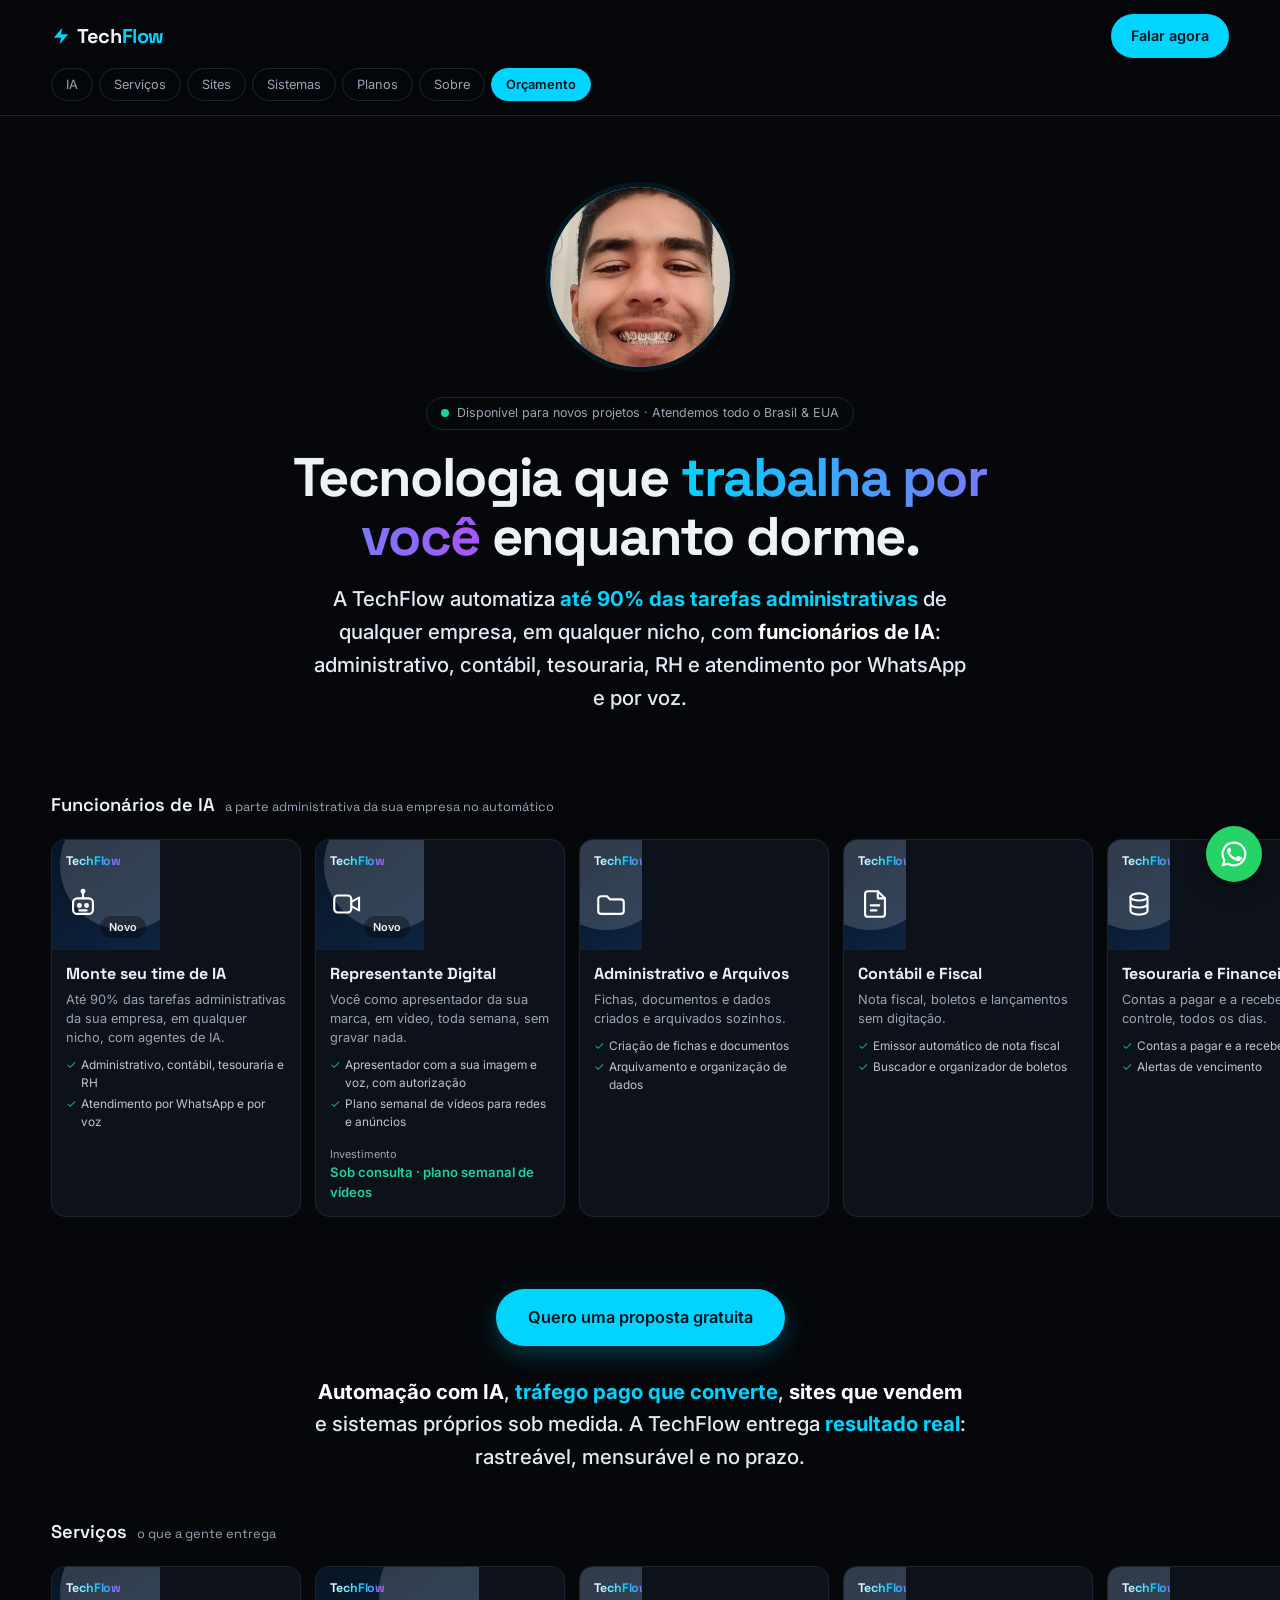
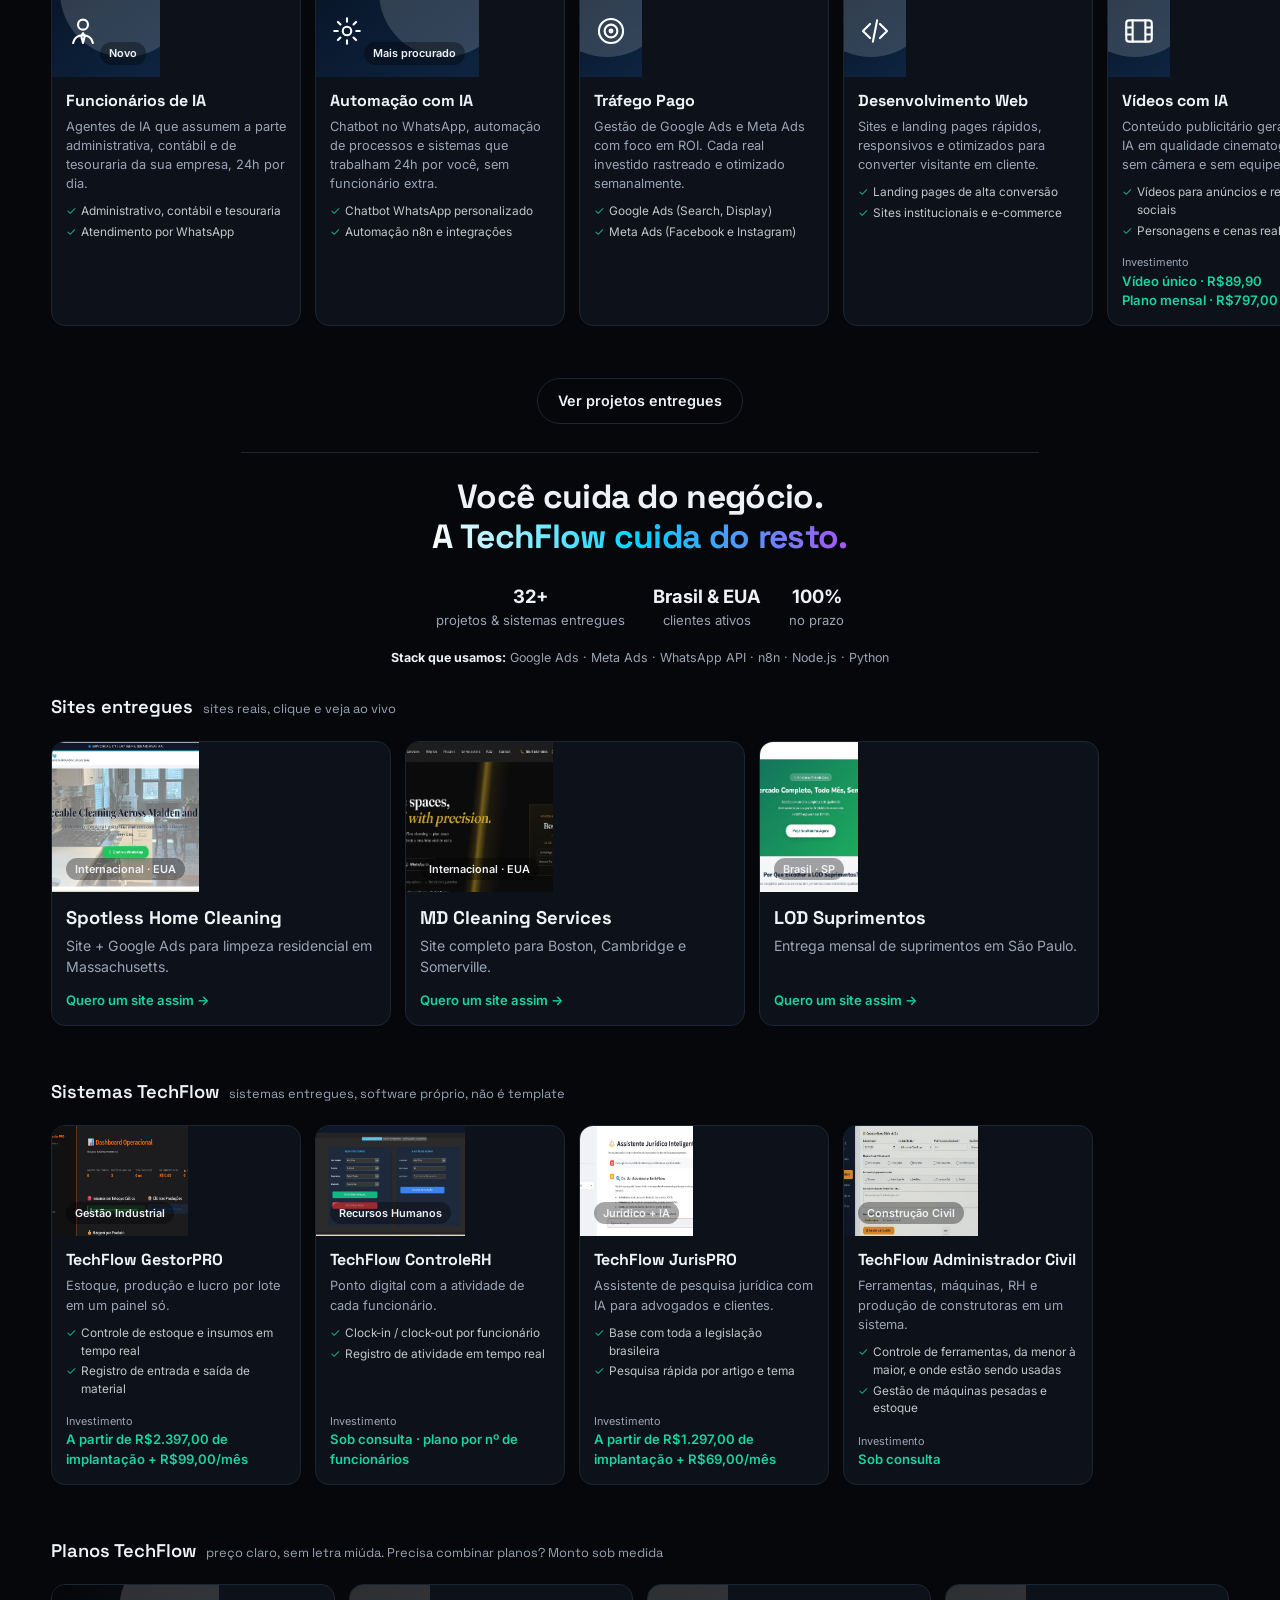
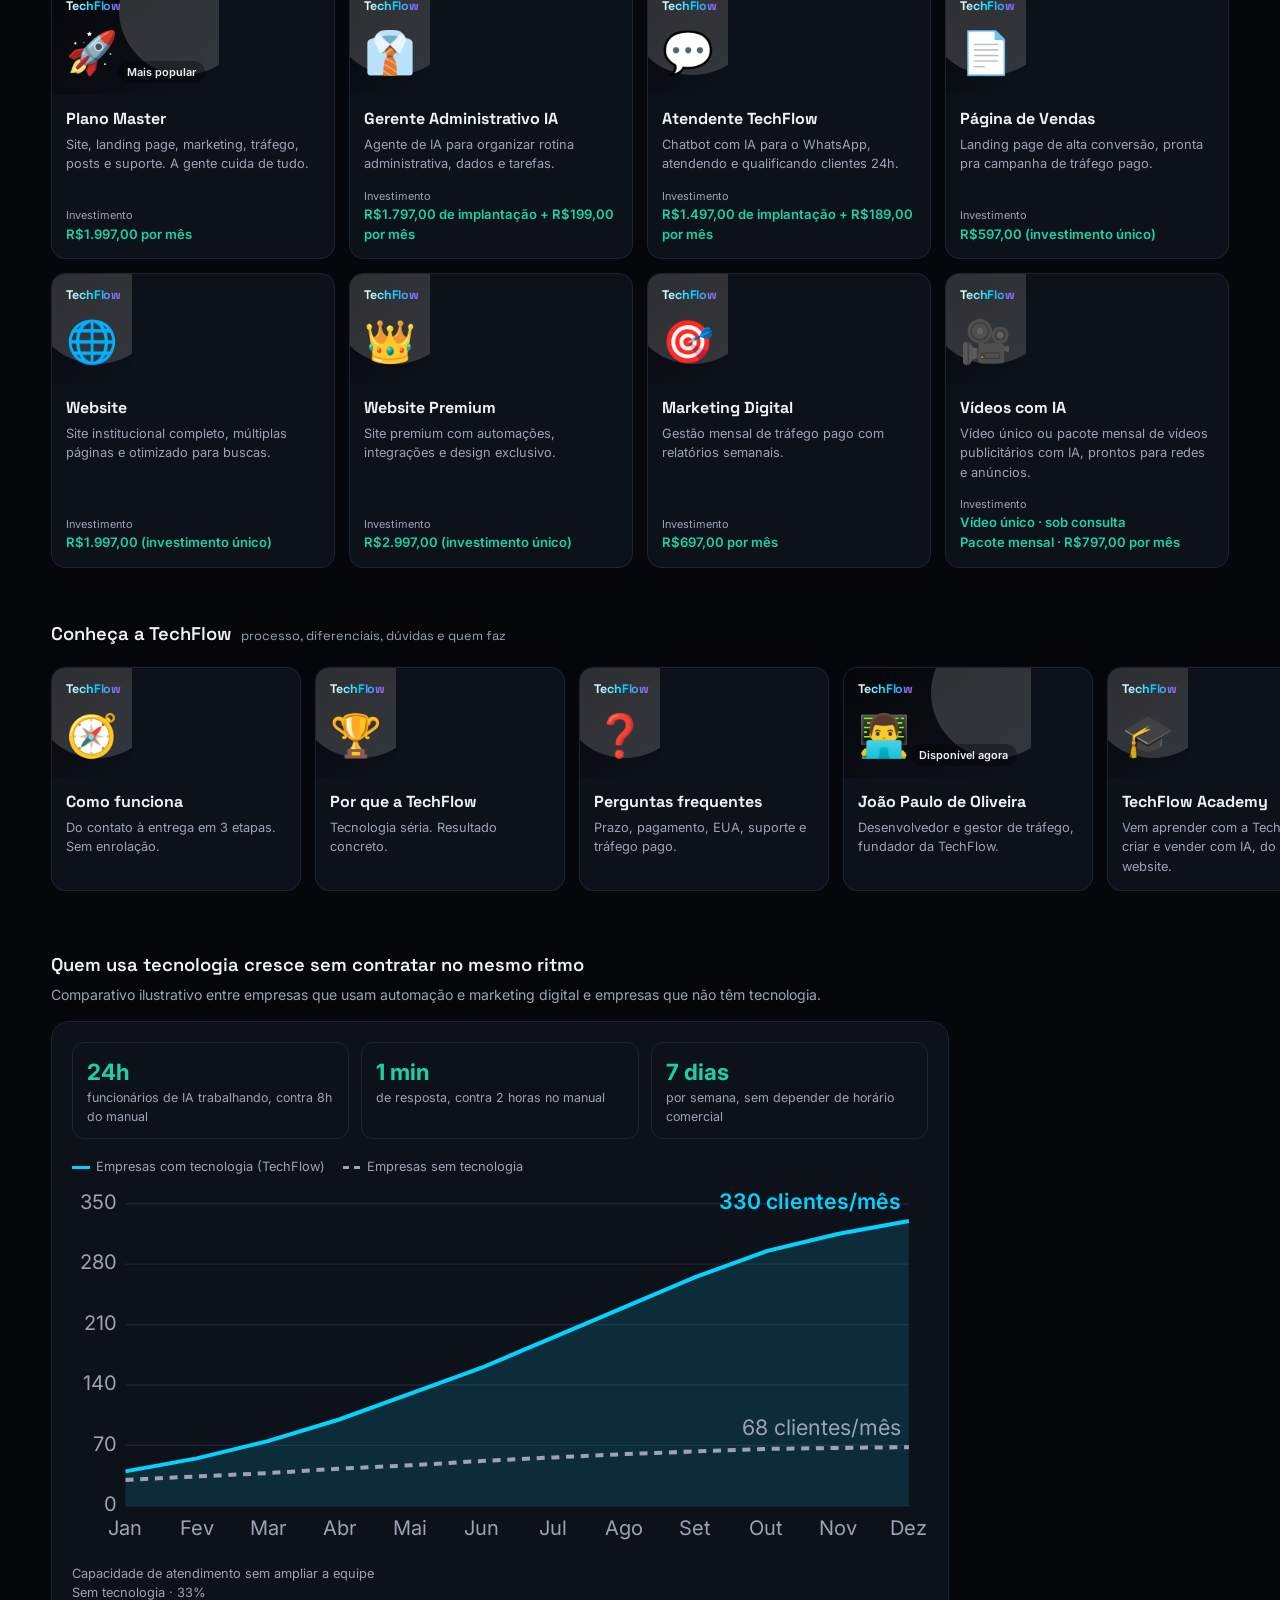
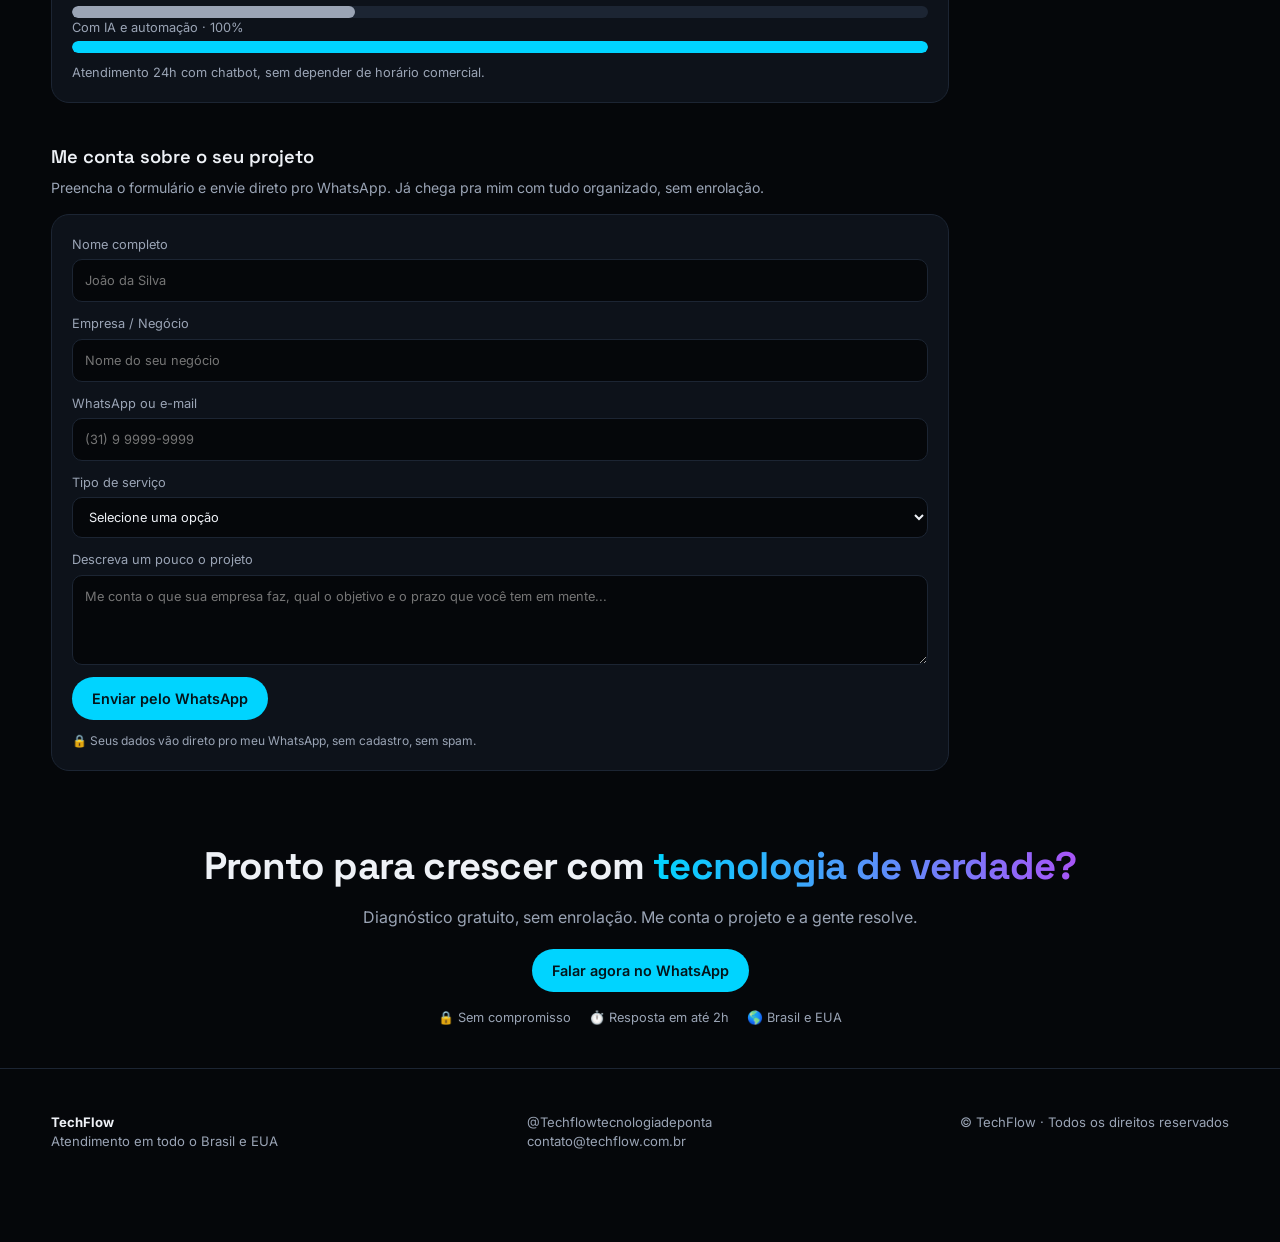
==== commit 69da7f19: "deploy" ====
--- a/index.html
+++ b/index.html
@@ -141,8 +141,8 @@
 .cover-img{position:absolute;inset:0;width:100%;height:100%;object-fit:cover;object-position:center top;z-index:0;display:block}
 .cover span,.cover em{position:relative;z-index:1}
 .cover:has(.cover-img)::before,.cover:has(.cover-img)::after{display:none}
-.hero-photo{position:relative;width:150px;height:150px;border-radius:18px;border:1px solid rgba(0,212,255,.35);box-shadow:0 0 0 5px rgba(0,212,255,.08);margin:8px auto 30px;display:flex;align-items:center;justify-content:center;overflow:hidden;color:var(--mut);font-size:.7rem;text-align:center;line-height:1.2;padding:8px;cursor:zoom-in;transition:transform .35s ease,box-shadow .35s ease;z-index:2}
-.hero-photo img{position:absolute;inset:0;width:100%;height:100%;object-fit:cover;object-position:center top;border-radius:18px}
+.hero-photo{position:relative;width:150px;height:150px;border-radius:50%;padding:3px;background:linear-gradient(135deg,#00d4ff,#a855f7);box-shadow:0 0 0 5px rgba(0,212,255,.08);margin:8px auto 30px;display:flex;align-items:center;justify-content:center;overflow:hidden;color:var(--mut);font-size:.7rem;text-align:center;line-height:1.2;padding:3px;cursor:zoom-in;transition:transform .35s ease,box-shadow .35s ease;z-index:2}
+.hero-photo img{position:absolute;inset:0;width:100%;height:100%;object-fit:cover;object-position:center top;border-radius:50%}
 .hero-photo span{position:relative}
 
 .hero,.statsblk,.intro{margin-left:auto;margin-right:auto;text-align:center}
@@ -155,7 +155,7 @@
 .stack{text-align:center}
 .hero-photo:hover,.hero-photo:focus-visible{transform:scale(1.5);box-shadow:0 0 0 6px rgba(0,212,255,.18),0 16px 40px rgba(0,212,255,.3)}
 @media(min-width:900px){.hero-photo{width:180px;height:180px}}
-.hero-photo img{border-radius:18px}
+.hero-photo img{border-radius:50%}
 .photo-zoom{position:fixed;inset:0;z-index:60;background:rgba(0,0,0,.88);display:flex;align-items:center;justify-content:center;padding:20px;cursor:zoom-out}
 .photo-zoom[hidden]{display:none}
 .photo-zoom img{max-width:100%;max-height:90vh;width:auto;height:auto;border-radius:16px;box-shadow:0 20px 60px rgba(0,0,0,.6)}
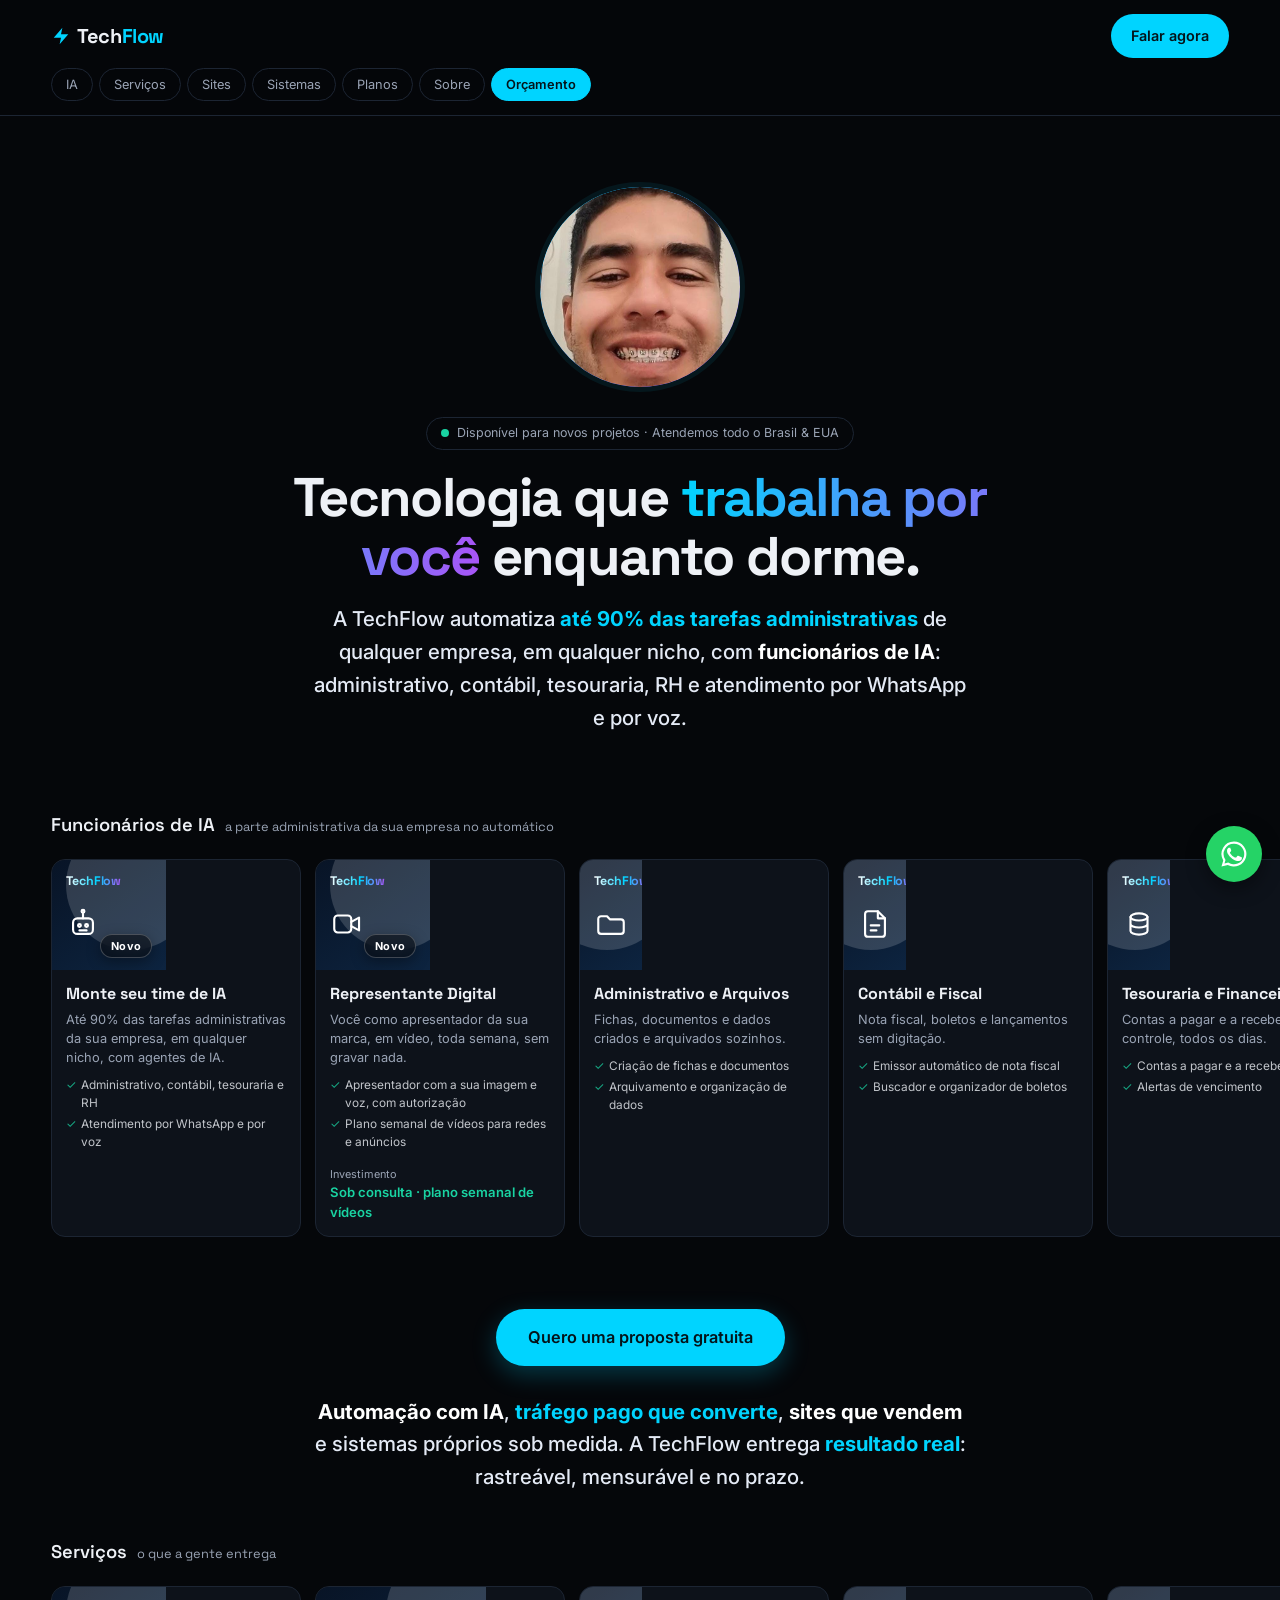
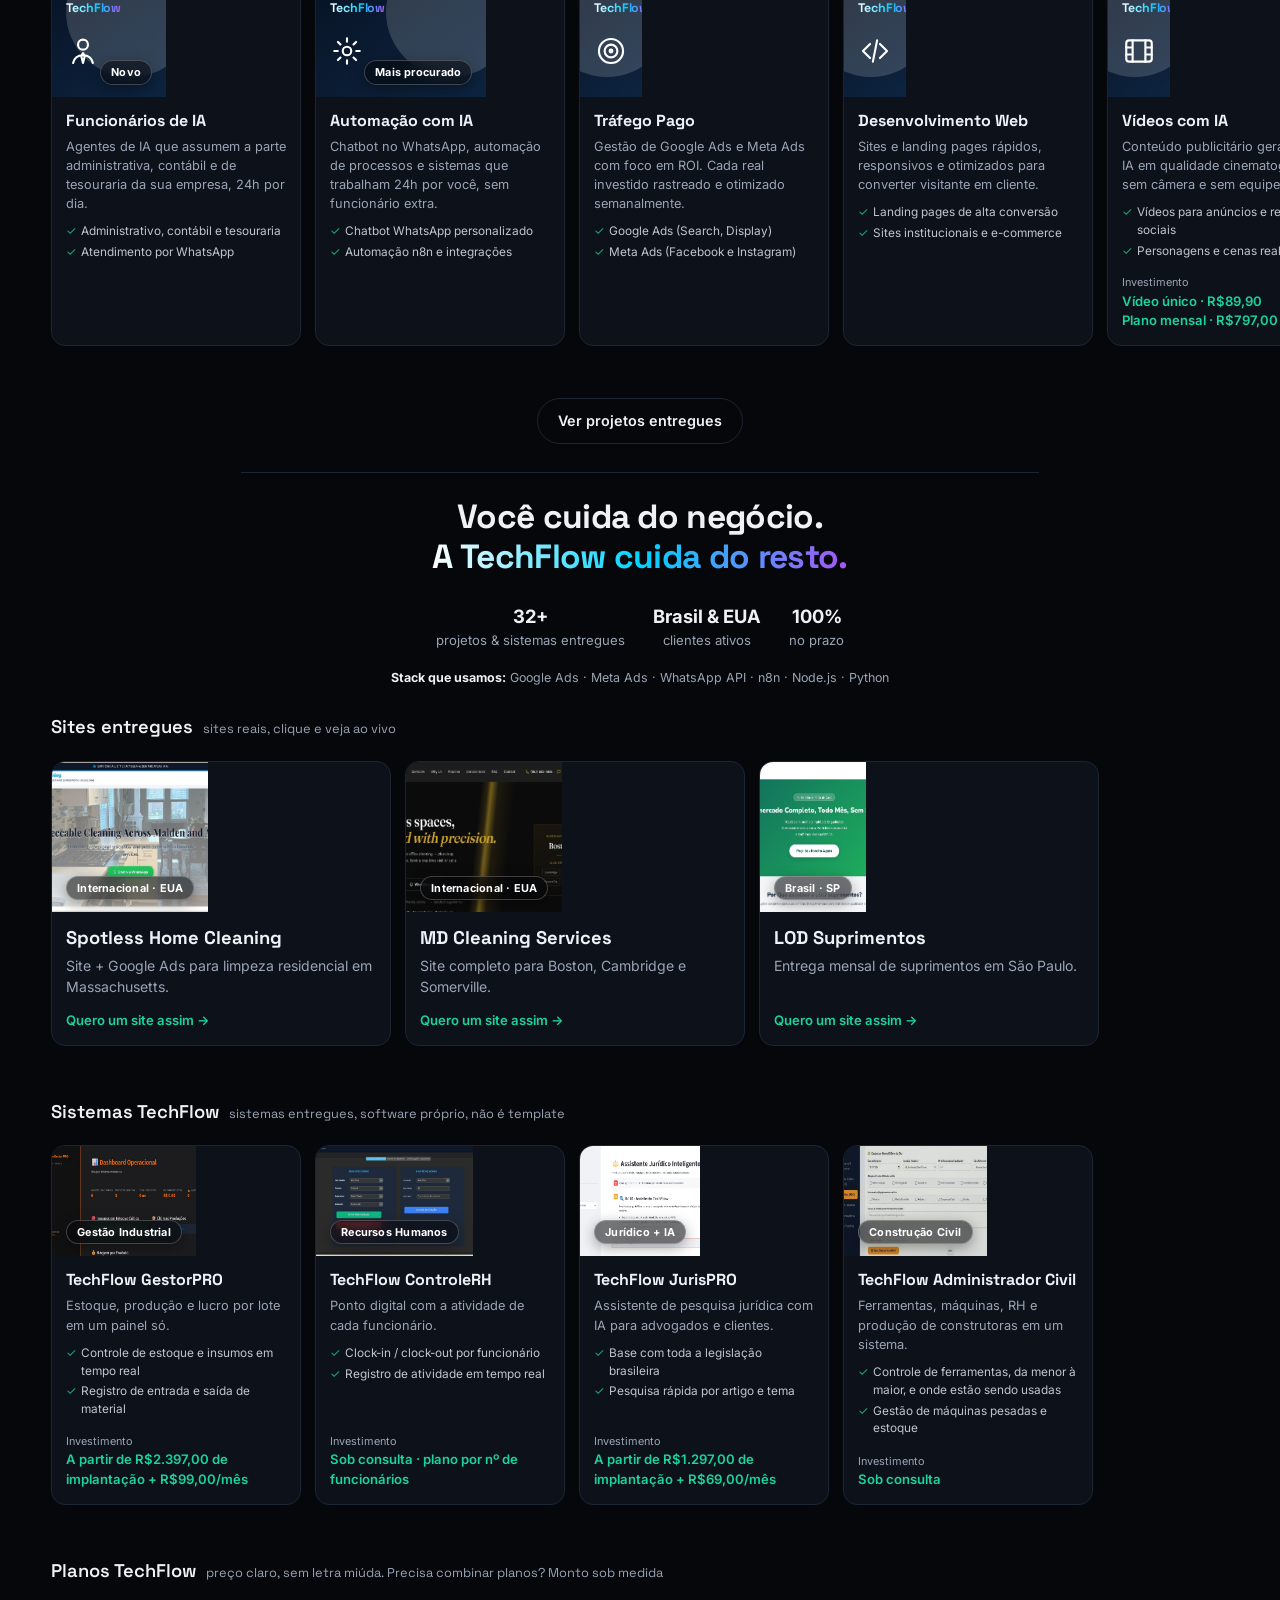
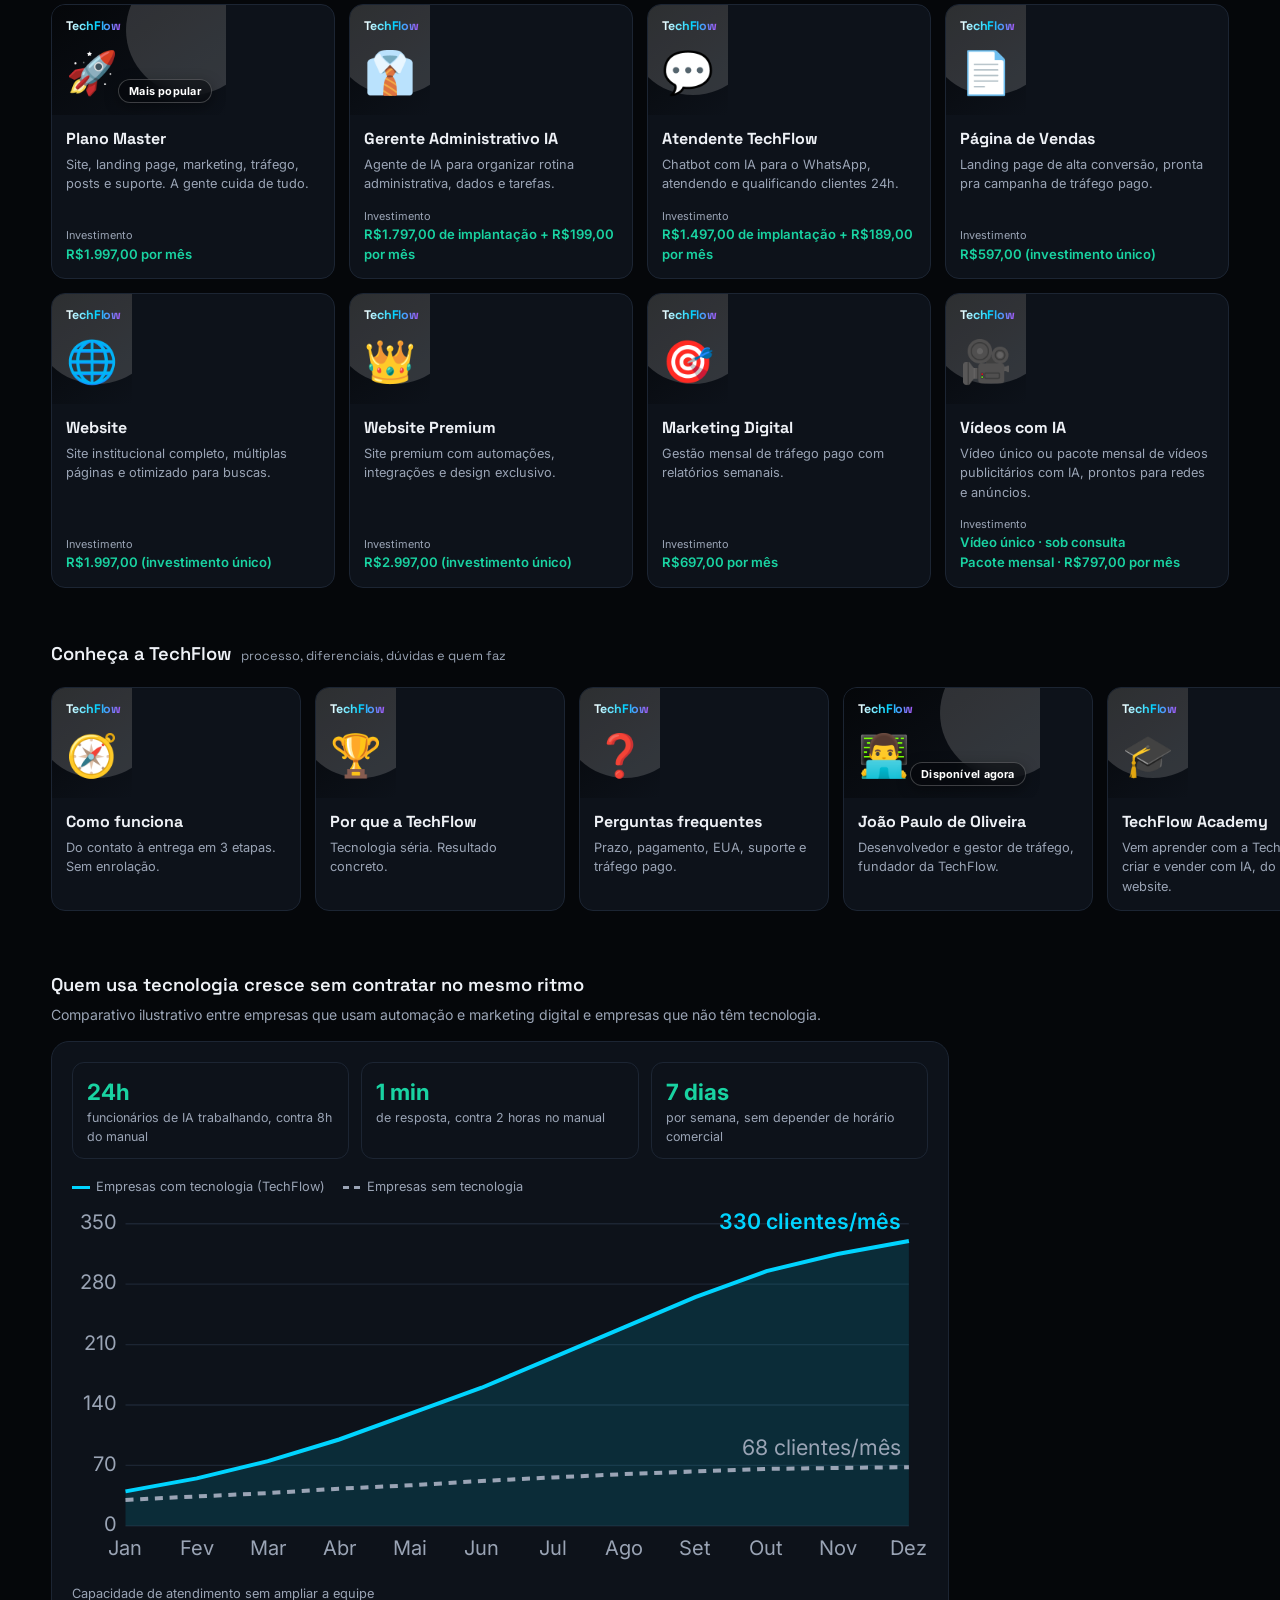
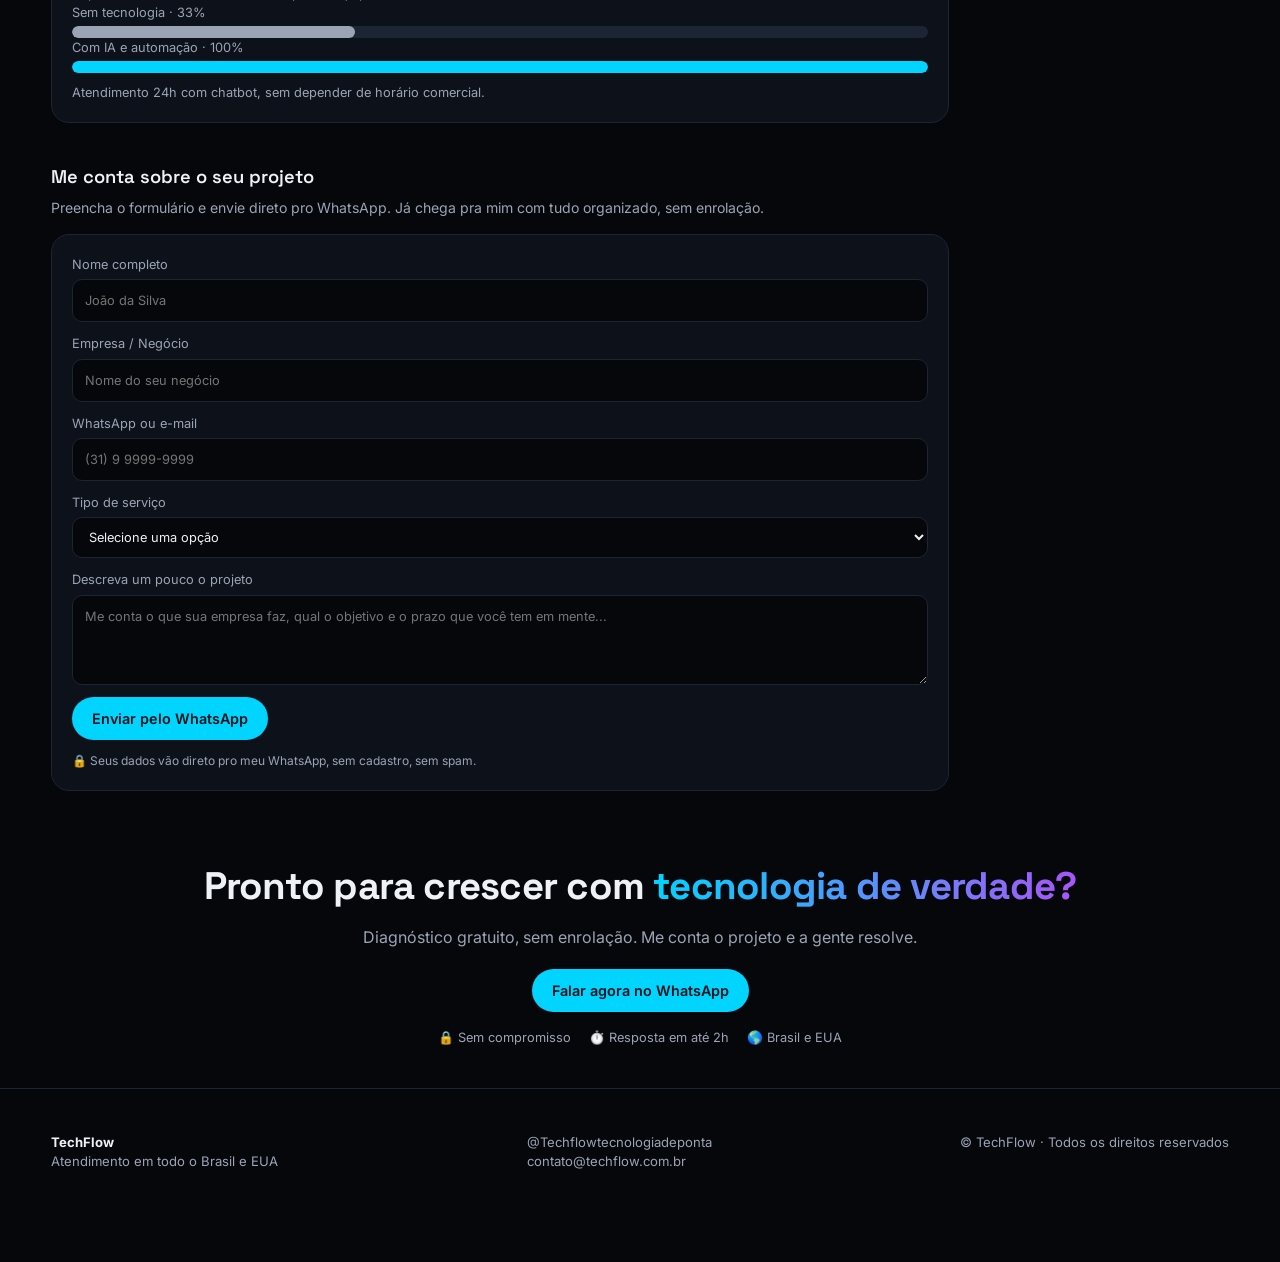
==== commit cc95a478: "deploy." ====
--- a/index.html
+++ b/index.html
@@ -141,7 +141,7 @@
 .cover-img{position:absolute;inset:0;width:100%;height:100%;object-fit:cover;object-position:center top;z-index:0;display:block}
 .cover span,.cover em{position:relative;z-index:1}
 .cover:has(.cover-img)::before,.cover:has(.cover-img)::after{display:none}
-.hero-photo{position:relative;width:150px;height:150px;border-radius:50%;padding:3px;background:linear-gradient(135deg,#00d4ff,#a855f7);box-shadow:0 0 0 5px rgba(0,212,255,.08);margin:8px auto 30px;display:flex;align-items:center;justify-content:center;overflow:hidden;color:var(--mut);font-size:.7rem;text-align:center;line-height:1.2;padding:3px;cursor:zoom-in;transition:transform .35s ease,box-shadow .35s ease;z-index:2}
+.hero-photo{position:relative;width:170px;height:170px;border-radius:50%;padding:3px;background:linear-gradient(135deg,#00d4ff,#a855f7);box-shadow:0 0 0 5px rgba(0,212,255,.08);margin:8px auto 30px;display:flex;align-items:center;justify-content:center;overflow:hidden;color:var(--mut);font-size:.7rem;text-align:center;line-height:1.2;padding:3px;cursor:zoom-in;transition:transform .35s ease,box-shadow .35s ease;z-index:2}
 .hero-photo img{position:absolute;inset:0;width:100%;height:100%;object-fit:cover;object-position:center top;border-radius:50%}
 .hero-photo span{position:relative}
 
@@ -154,12 +154,15 @@
 .slogan{text-align:center}
 .stack{text-align:center}
 .hero-photo:hover,.hero-photo:focus-visible{transform:scale(1.5);box-shadow:0 0 0 6px rgba(0,212,255,.18),0 16px 40px rgba(0,212,255,.3)}
-@media(min-width:900px){.hero-photo{width:180px;height:180px}}
+@media(min-width:900px){.hero-photo{width:200px;height:200px}}
 .hero-photo img{border-radius:50%}
 .photo-zoom{position:fixed;inset:0;z-index:60;background:rgba(0,0,0,.88);display:flex;align-items:center;justify-content:center;padding:20px;cursor:zoom-out}
 .photo-zoom[hidden]{display:none}
 .photo-zoom img{max-width:100%;max-height:90vh;width:auto;height:auto;border-radius:16px;box-shadow:0 20px 60px rgba(0,0,0,.6)}
 .photo-zoom-x{position:absolute;top:14px;right:16px;width:40px;height:40px;border-radius:50%;background:rgba(0,0,0,.55);border:1px solid var(--line);color:var(--tx);font-size:1.2rem;cursor:pointer}
+
+/* etiquetas das capas: estilo único, vidro escuro com brilho fino */
+.cover em{background:rgba(5,7,10,.55);-webkit-backdrop-filter:blur(8px);backdrop-filter:blur(8px);color:#fff;font-weight:700;letter-spacing:.02em;box-shadow:inset 0 0 0 1px rgba(255,255,255,.22),0 4px 14px rgba(0,0,0,.35);padding:4px 11px;border-radius:999px}
 </style>
 </head>
 <body>
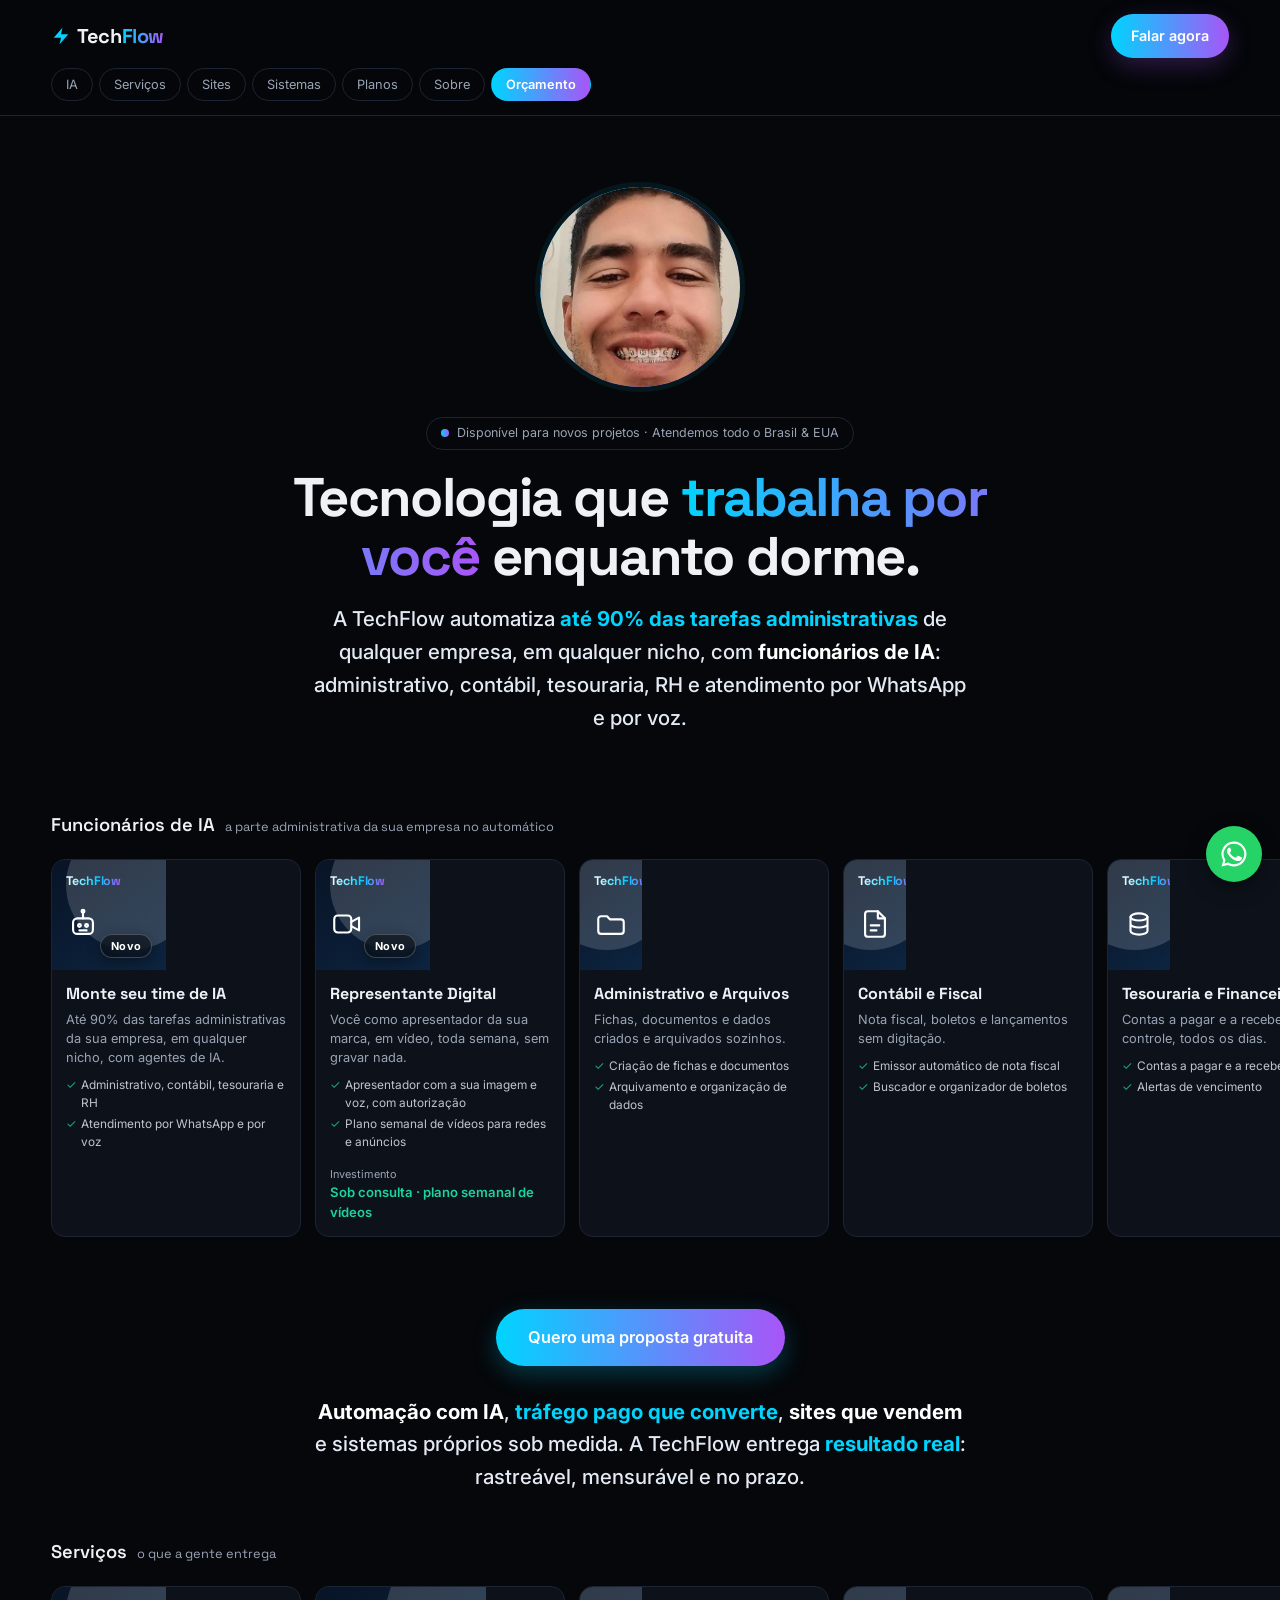
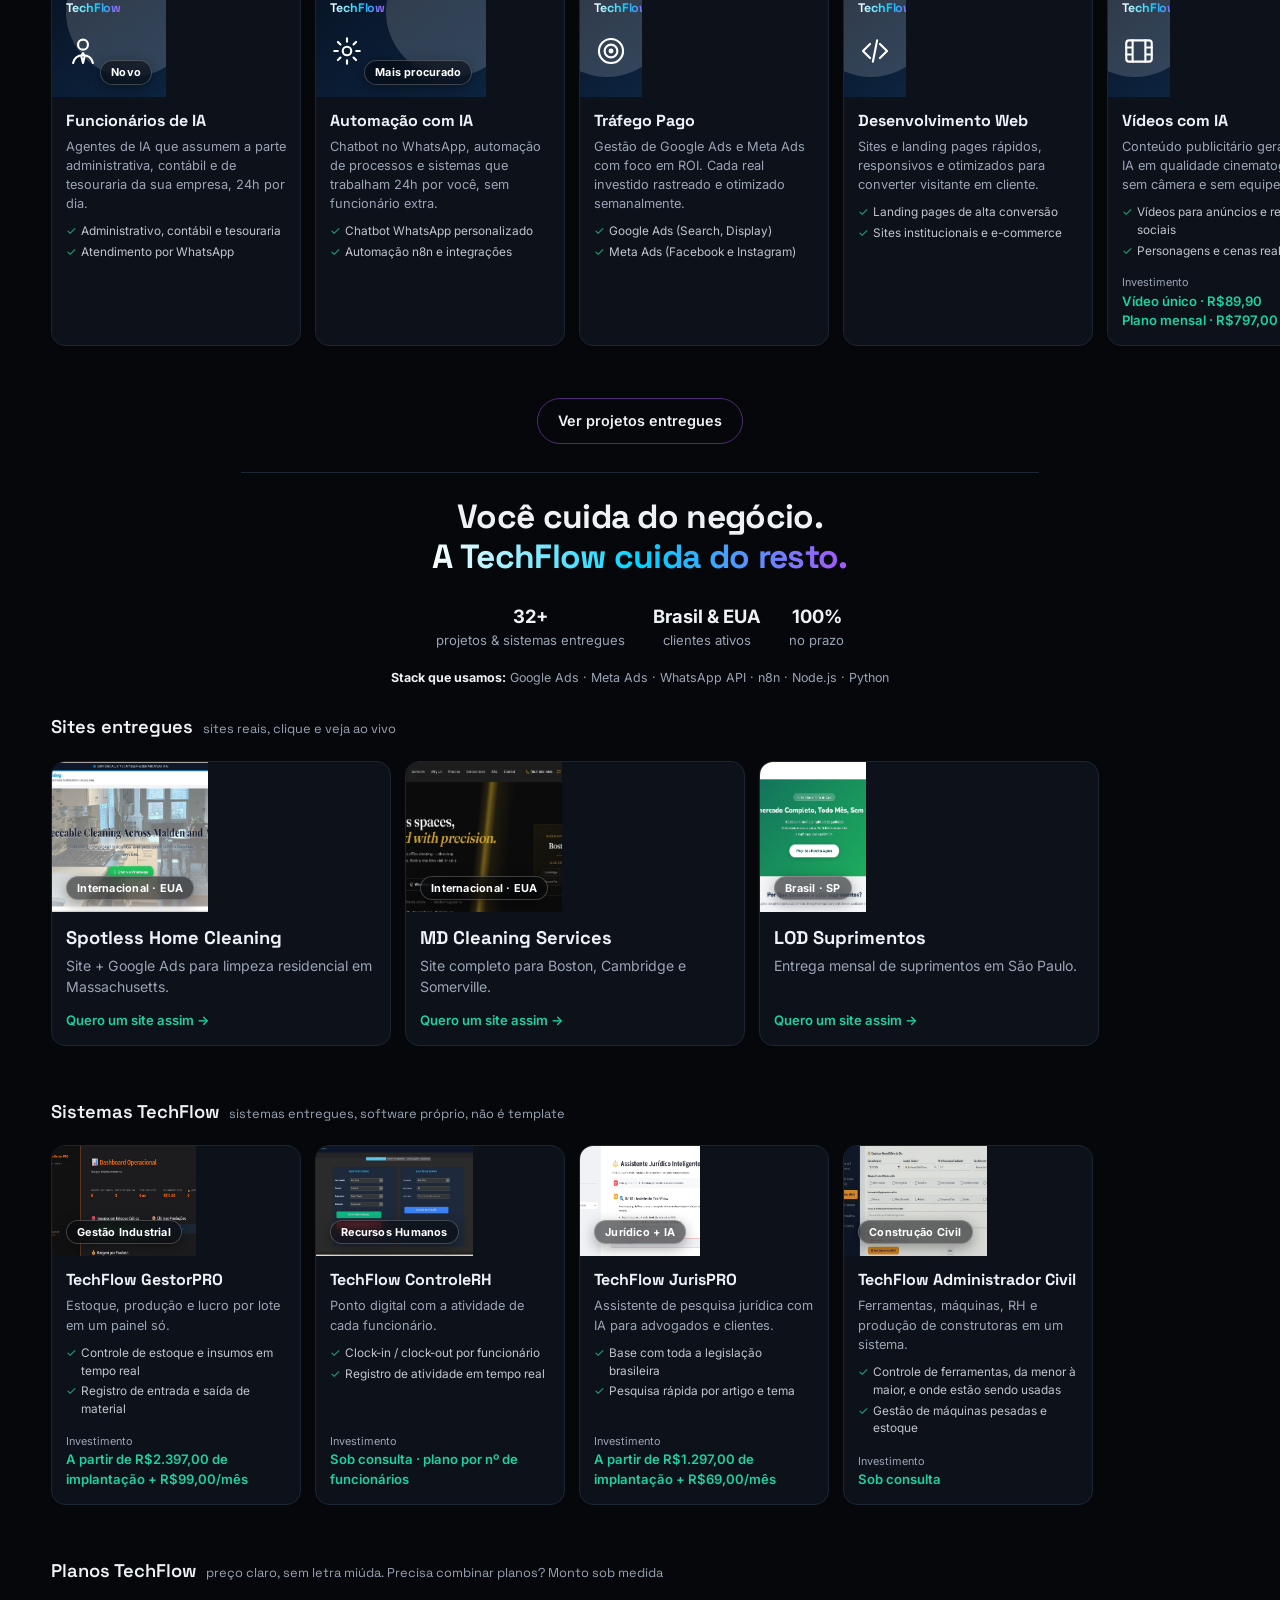
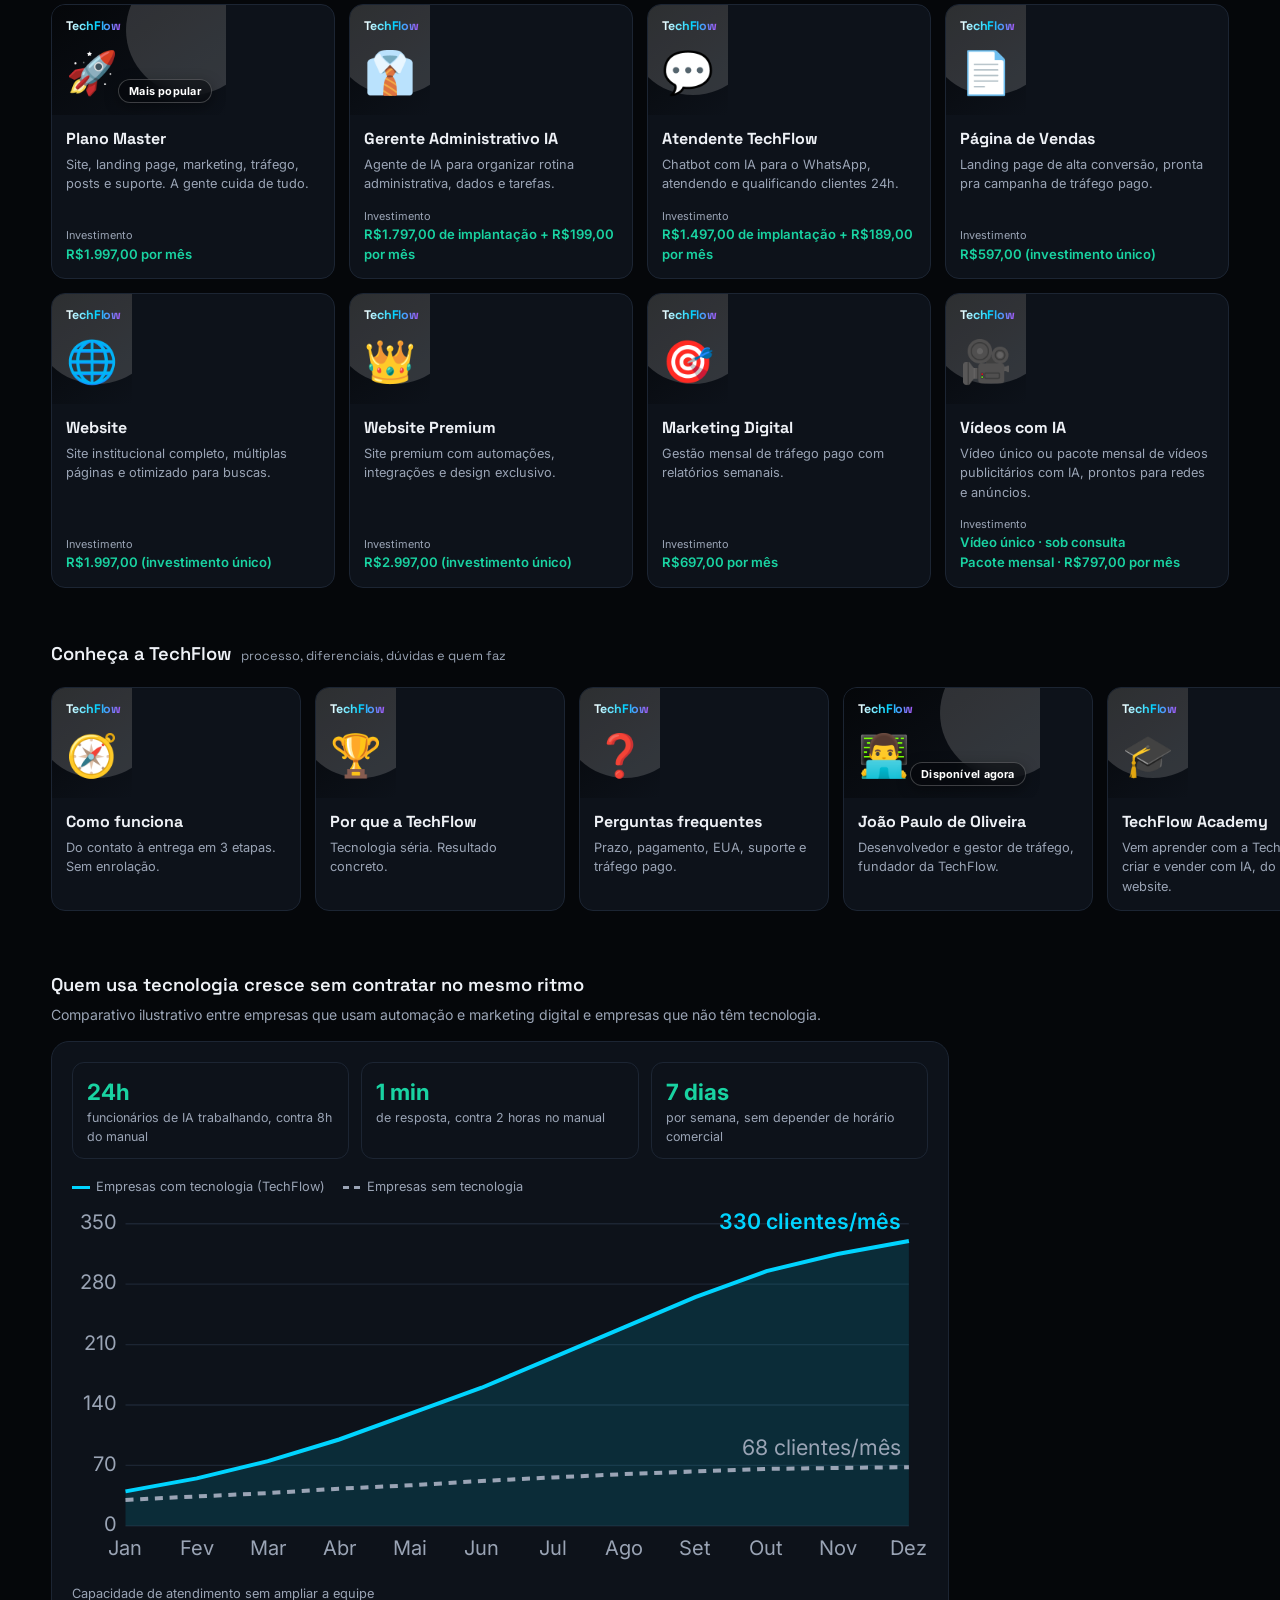
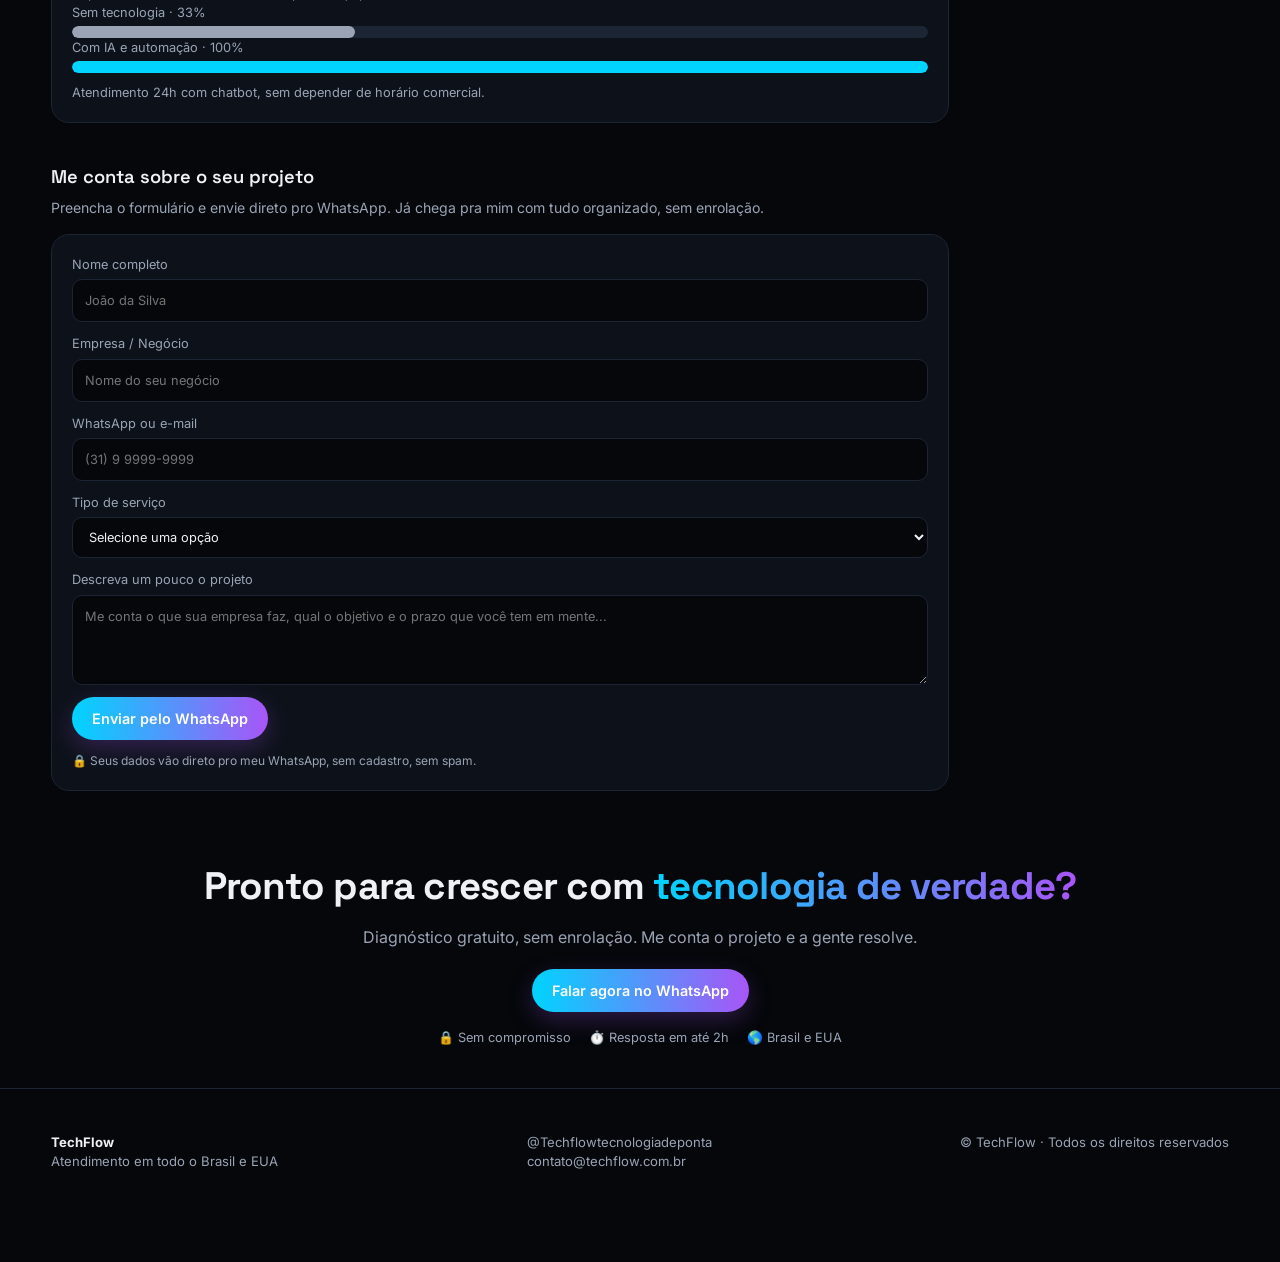
==== commit a160df66: "representante digital" ====
--- a/index.html
+++ b/index.html
@@ -163,6 +163,15 @@
 
 /* etiquetas das capas: estilo único, vidro escuro com brilho fino */
 .cover em{background:rgba(5,7,10,.55);-webkit-backdrop-filter:blur(8px);backdrop-filter:blur(8px);color:#fff;font-weight:700;letter-spacing:.02em;box-shadow:inset 0 0 0 1px rgba(255,255,255,.22),0 4px 14px rgba(0,0,0,.35);padding:4px 11px;border-radius:999px}
+
+/* paleta final: branco, azul e roxo */
+.btn{background:linear-gradient(90deg,#00d4ff 0%,#a855f7 100%);color:#fff;box-shadow:0 8px 24px rgba(168,85,247,.25)}
+.btn:hover{filter:brightness(1.12)}
+.btn.ghost{background:transparent;color:var(--tx);box-shadow:none;border:1px solid rgba(168,85,247,.45)}
+.tabs a.on{background:linear-gradient(90deg,#00d4ff 0%,#a855f7 100%);border-color:transparent;color:#fff}
+.logo i{background:linear-gradient(90deg,#00d4ff 0%,#a855f7 100%);-webkit-background-clip:text;background-clip:text;color:transparent}
+.card:hover{border-color:#a855f7}
+.badge::before{background:linear-gradient(90deg,#00d4ff,#a855f7)}
 </style>
 </head>
 <body>
@@ -283,7 +292,7 @@
 const ROWS=[
 {id:'ia',t:'Funcionários de IA',s:'a parte administrativa da sua empresa no automático',items:[
  {i:'<svg width="34" height="34" viewBox="0 0 24 24" fill="none" stroke="#fff" stroke-width="1.5" stroke-linecap="round" stroke-linejoin="round" aria-hidden="true"><rect x="5" y="8" width="14" height="11" rx="3"/><path d="M12 4v4"/><circle cx="12" cy="3" r="1"/><circle cx="9.5" cy="13" r="1"/><circle cx="14.5" cy="13" r="1"/><path d="M9.5 16.5h5"/></svg>',tag:'Novo',t:'Monte seu time de IA',d:'Até 90% das tarefas administrativas da sua empresa, em qualquer nicho, com agentes de IA.',x:'Automatizamos até 90% das tarefas administrativas de qualquer empresa, em qualquer setor, com agentes de inteligência artificial. A mão de obra operacional continua com a sua equipe; o administrativo, o financeiro e o atendimento passam a rodar no automático, 24h.',b:['Administrativo, contábil, tesouraria e RH','Atendimento por WhatsApp e por voz','Diagnóstico gratuito do seu setor'],m:'Olá, quero montar meu time de funcionários de IA com a TechFlow!',lb:'Quero meu time de IA'},
- {i:'<svg width="34" height="34" viewBox="0 0 24 24" fill="none" stroke="#fff" stroke-width="1.5" stroke-linecap="round" stroke-linejoin="round" aria-hidden="true"><rect x="3" y="6" width="12" height="12" rx="2.5"/><path d="M15 10.5l5.5-3v9l-5.5-3"/></svg>',tag:'Novo',t:'Representante Digital',d:'Você como apresentador da sua marca, em vídeo, toda semana, sem gravar nada.',x:'Criamos o seu representante digital: um apresentador com a sua imagem e a sua voz, feito com IA, que publica vídeos toda semana para as suas redes e anúncios, sem você gravar nada. Usamos a sua imagem e a sua voz somente com a sua autorização por escrito, e os vídeos deixam claro que são gerados por IA.',b:['Apresentador com a sua imagem e voz, com autorização','Plano semanal de vídeos para redes e anúncios','Roteiro, edição e entrega por nossa conta'],p:'Sob consulta · plano semanal de vídeos',l:'videos.html',lt:'Ver exemplos de vídeos',m:'Quero saber mais sobre o Representante Digital em vídeo!',lb:'Quero meu representante'},
+ {i:'<svg width="34" height="34" viewBox="0 0 24 24" fill="none" stroke="#fff" stroke-width="1.5" stroke-linecap="round" stroke-linejoin="round" aria-hidden="true"><rect x="3" y="6" width="12" height="12" rx="2.5"/><path d="M15 10.5l5.5-3v9l-5.5-3"/></svg>',tag:'Novo',t:'Representante Digital',d:'Você como apresentador da sua marca, em vídeo, toda semana, sem gravar nada.',x:'Criamos o seu representante digital: um apresentador com a sua imagem e a sua voz, feito com IA, que publica vídeos toda semana para as suas redes e anúncios, sem você gravar nada. Usamos a sua imagem e a sua voz somente com a sua autorização por escrito, e os vídeos deixam claro que são gerados por IA.',b:['Apresentador com a sua imagem e voz, com autorização','Plano semanal de vídeos para redes e anúncios','Roteiro, edição e entrega por nossa conta'],p:'Sob consulta · plano semanal de vídeos',l:'representante-digital.html',lt:'Ver exemplos',m:'Quero saber mais sobre o Representante Digital em vídeo!',lb:'Quero meu representante'},
  {i:'<svg width="34" height="34" viewBox="0 0 24 24" fill="none" stroke="#fff" stroke-width="1.5" stroke-linecap="round" stroke-linejoin="round" aria-hidden="true"><path d="M3 8.5a2 2 0 0 1 2-2h4.2l2 2.2H19a2 2 0 0 1 2 2V17a2 2 0 0 1-2 2H5a2 2 0 0 1-2-2z"/></svg>',t:'Administrativo e Arquivos',d:'Fichas, documentos e dados criados e arquivados sozinhos.',x:'Agente de IA para a rotina administrativa: cria fichas e documentos, arquiva e organiza dados, preenche planilhas e formulários e mantém tudo no lugar certo.',b:['Criação de fichas e documentos','Arquivamento e organização de dados','Planilhas e formulários preenchidos'],l:'#gerente-admin',lt:'Ver plano com preço',m:'Quero saber mais sobre o agente de IA Administrativo!',lb:'Quero esse agente'},
  {i:'<svg width="34" height="34" viewBox="0 0 24 24" fill="none" stroke="#fff" stroke-width="1.5" stroke-linecap="round" stroke-linejoin="round" aria-hidden="true"><path d="M7 3h7l5 5v11a2 2 0 0 1-2 2H7a2 2 0 0 1-2-2V5a2 2 0 0 1 2-2z"/><path d="M14 3v5h5M9 13h6M9 16.5h4"/></svg>',t:'Contábil e Fiscal',d:'Nota fiscal, boletos e lançamentos sem digitação.',x:'Agente de IA que cuida da rotina contábil e fiscal: emite nota fiscal, busca e organiza boletos e confere lançamentos, sem digitação manual.',b:['Emissor automático de nota fiscal','Buscador e organizador de boletos','Conferência de lançamentos e contas'],m:'Quero saber mais sobre o agente de IA Contábil e Fiscal!',lb:'Quero esse agente'},
  {i:'<svg width="34" height="34" viewBox="0 0 24 24" fill="none" stroke="#fff" stroke-width="1.5" stroke-linecap="round" stroke-linejoin="round" aria-hidden="true"><ellipse cx="12" cy="7" rx="6" ry="2.5"/><path d="M6 7v5c0 1.4 2.7 2.5 6 2.5s6-1.1 6-2.5V7M6 12v5c0 1.4 2.7 2.5 6 2.5s6-1.1 6-2.5v-5"/></svg>',t:'Tesouraria e Financeiro',d:'Contas a pagar e a receber sob controle, todos os dias.',x:'Agente de IA para a tesouraria: acompanha contas a pagar e a receber, avisa vencimentos e entrega relatórios de fluxo de caixa sem planilha manual.',b:['Contas a pagar e a receber','Alertas de vencimento','Relatório de fluxo de caixa'],m:'Quero saber mais sobre o agente de IA de Tesouraria!',lb:'Quero esse agente'},
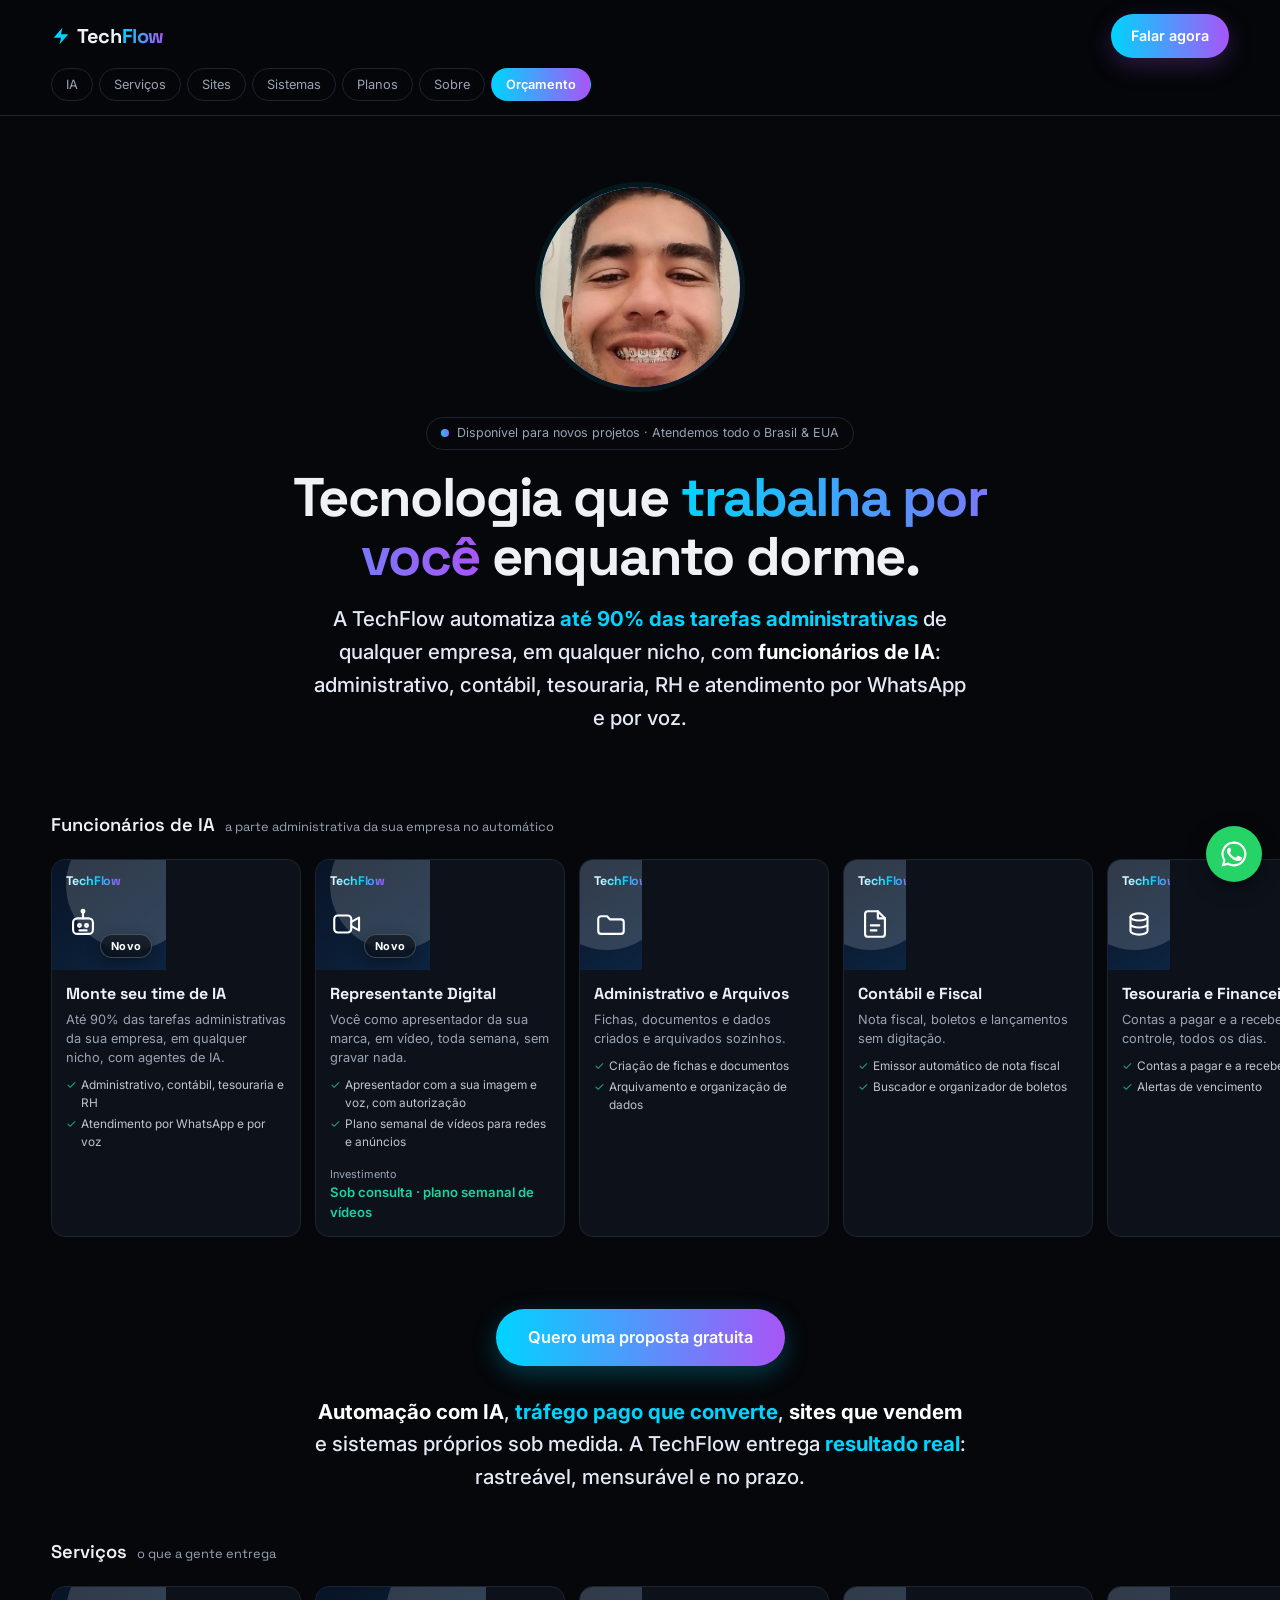
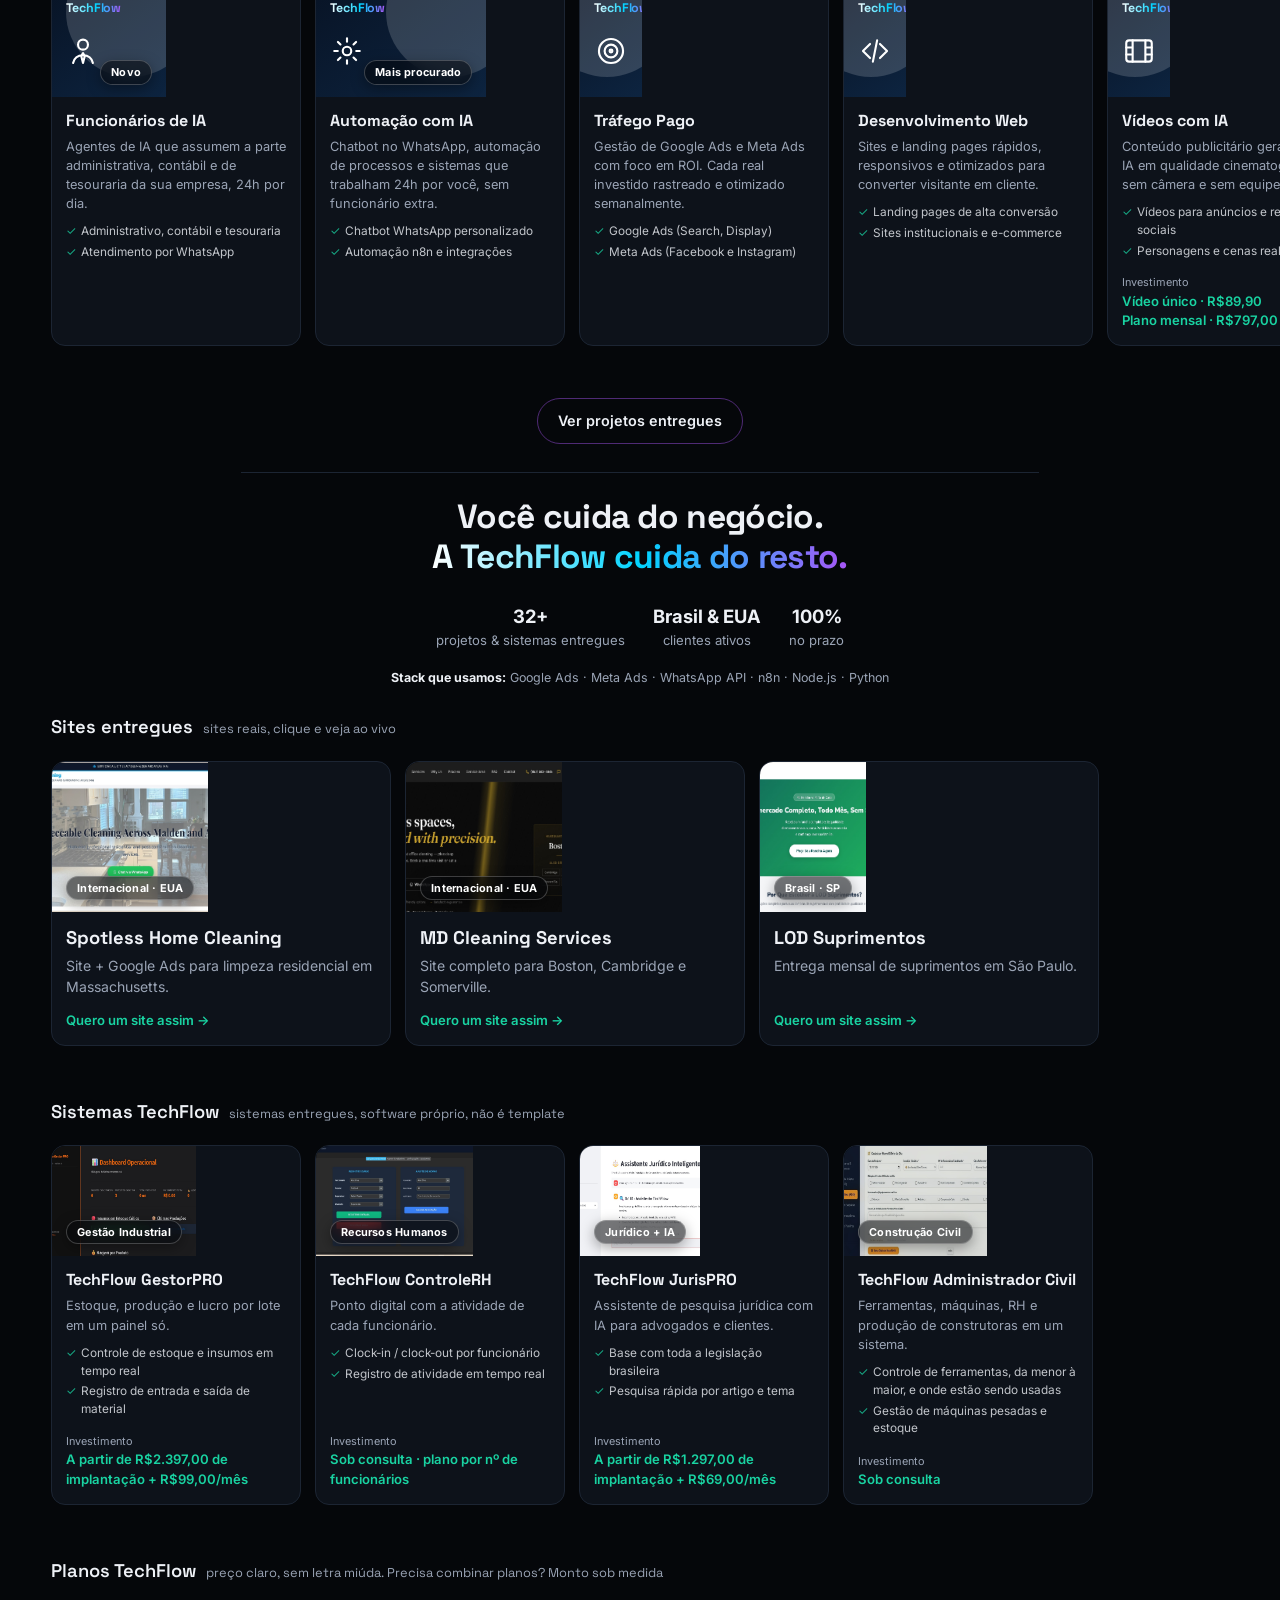
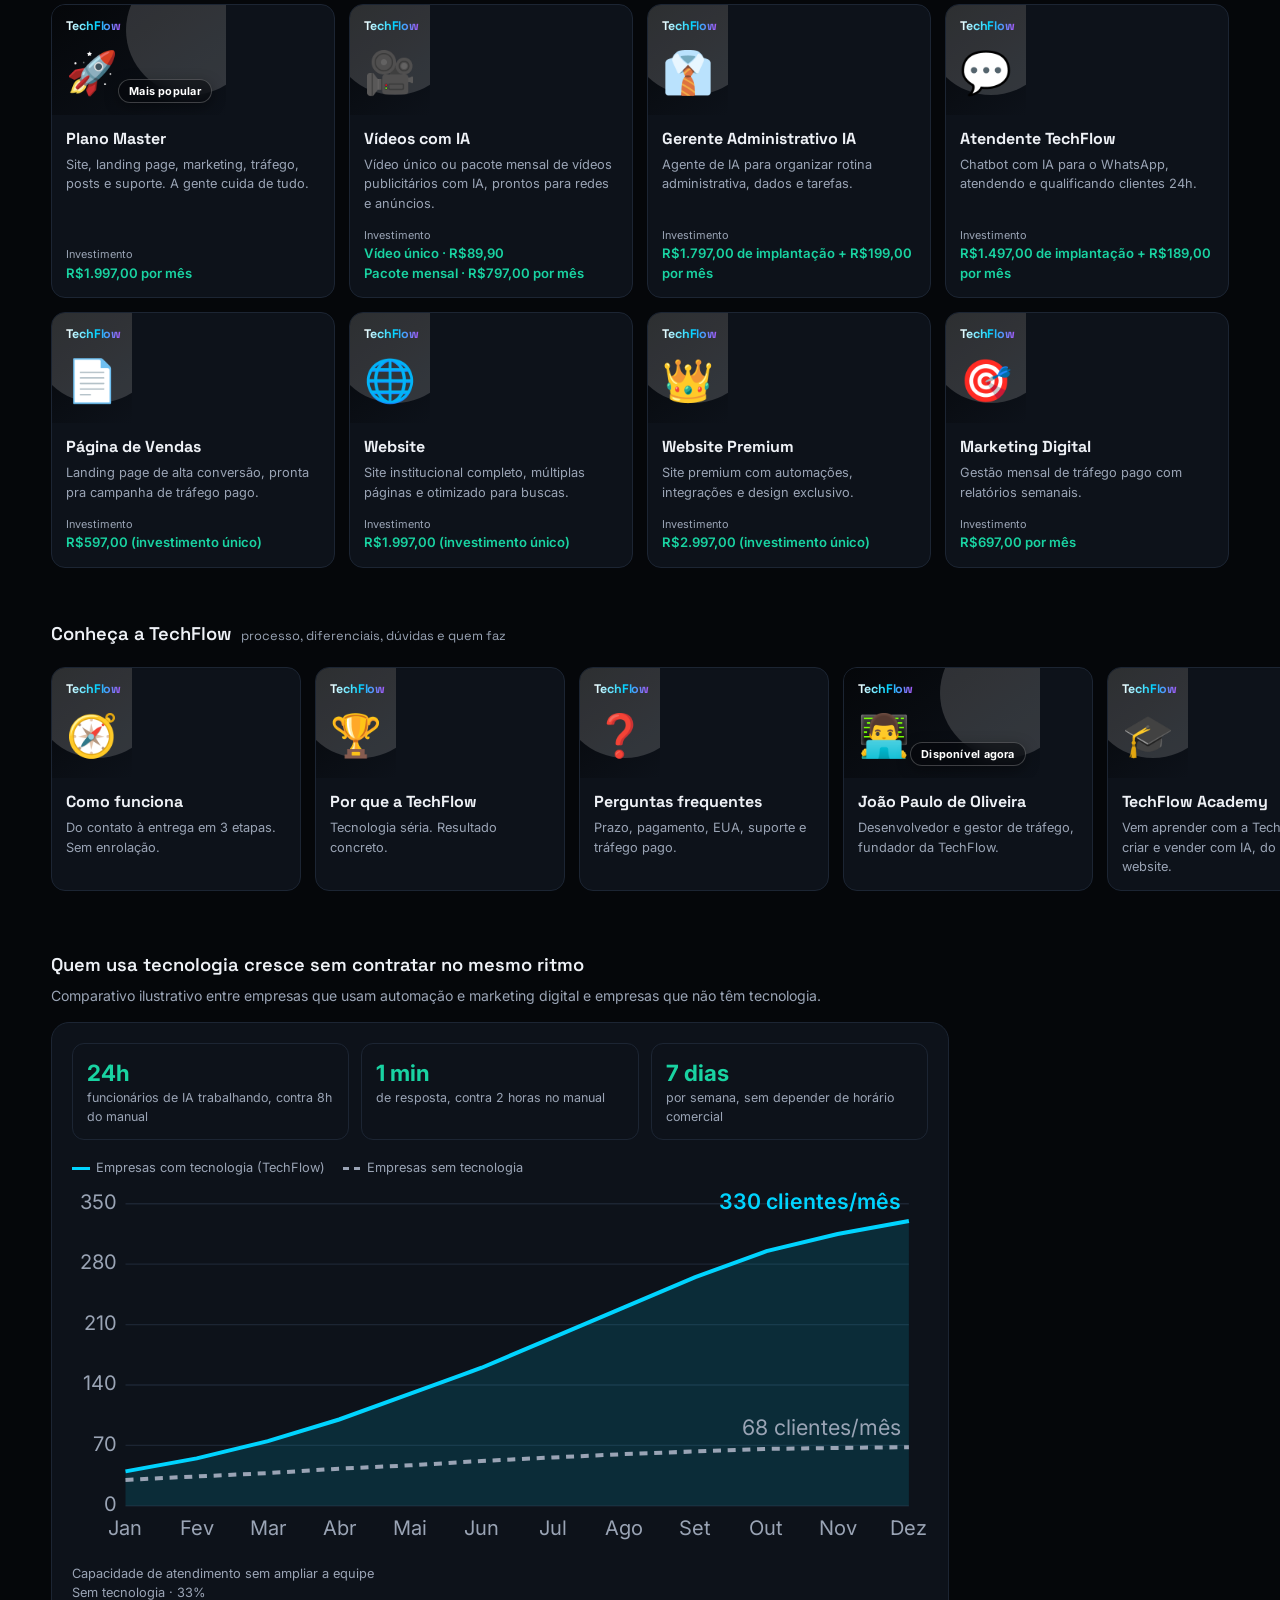
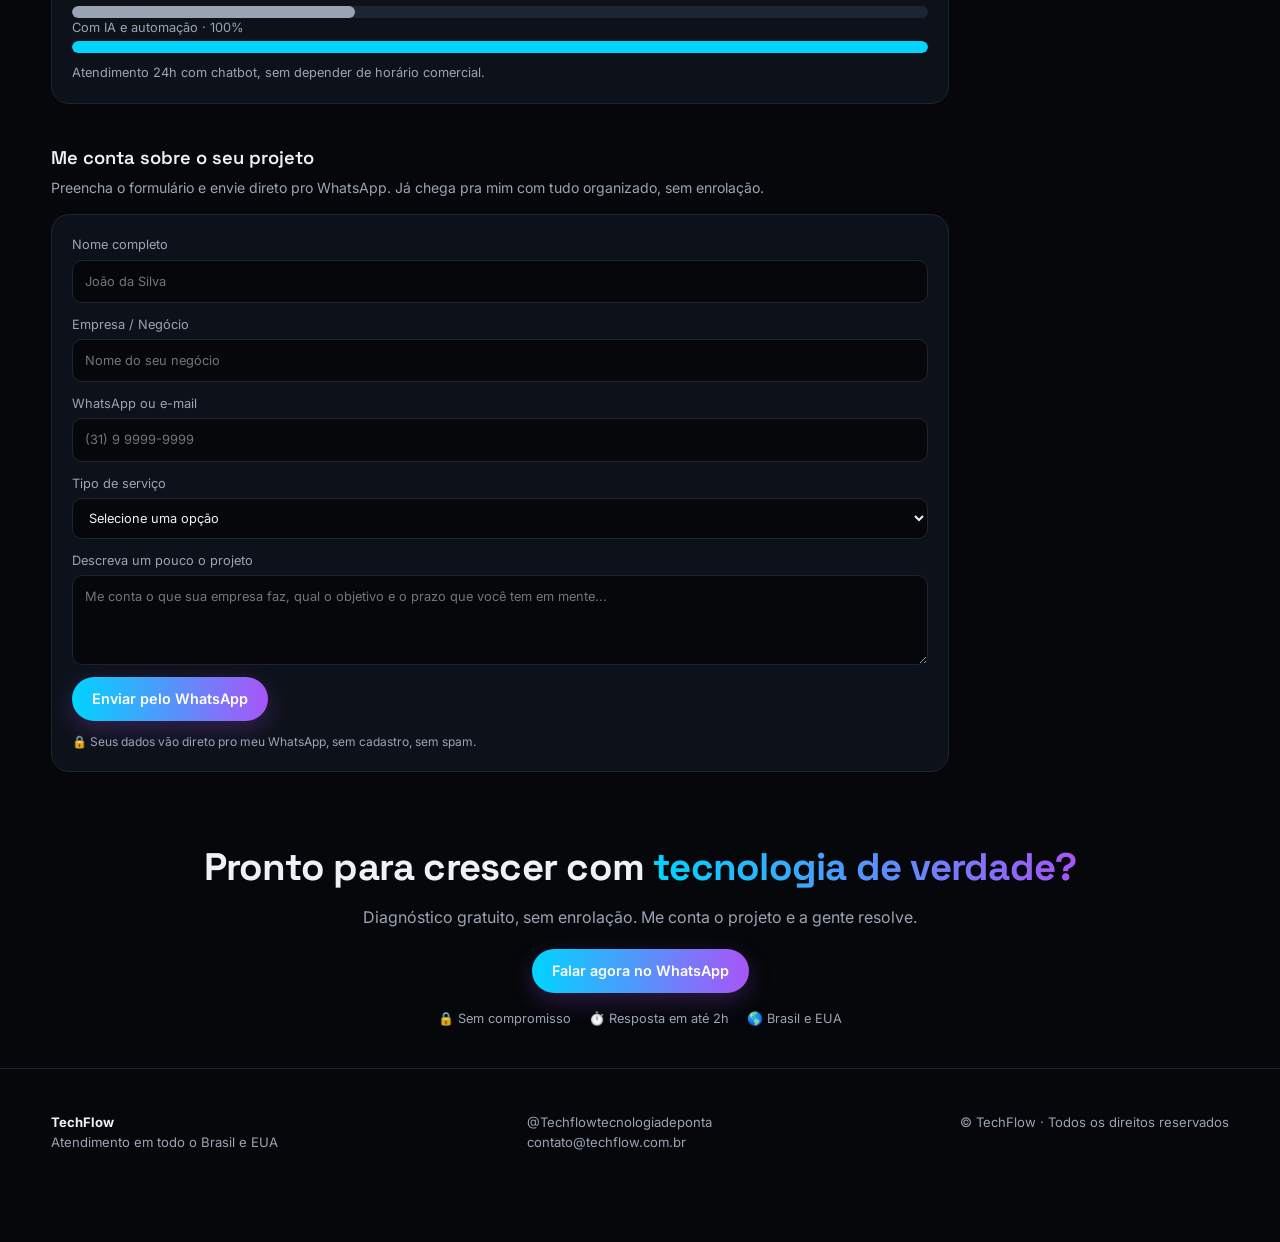
==== commit 25d16ebd: "final msm" ====
--- a/index.html
+++ b/index.html
@@ -321,13 +321,14 @@
 ]},
 {id:'planos',grid:true,t:'Planos TechFlow',s:'preço claro, sem letra miúda. Precisa combinar planos? Monto sob medida',items:[
  {i:'🚀',tag:'Mais popular',t:'Plano Master',d:'Site, landing page, marketing, tráfego, posts e suporte. A gente cuida de tudo.',x:'Terceirize todo o seu processo digital para a TechFlow: site, landing page, marketing digital, tráfego pago, publicações e suporte técnico. A gente cuida de tudo.',p:'R$1.997,00 por mês',m:'Olá, quero o Plano Master (R$1.997,00/mês) da TechFlow!'},
+ {i:'🎥',t:'Vídeos com IA',d:'Vídeo único ou pacote mensal de vídeos publicitários com IA, prontos para redes e anúncios.',x:'Criação de vídeos publicitários com IA. Você escolhe entre vídeo único, sob demanda, ou pacote mensal com 5 vídeos por semana de até 1 minuto.',p:'Vídeo único · R$89,90<br>Pacote mensal · R$797,00 por mês',l:'videos.html',lt:'Ver exemplos de vídeos',m:'Olá, quero o plano Vídeos com IA (R$797,00/mês) da TechFlow!'},
  {i:'👔',id:'gerente-admin',t:'Gerente Administrativo IA',d:'Agente de IA para organizar rotina administrativa, dados e tarefas.',x:'Agente de IA para organizar rotina administrativa, dados e tarefas do negócio.',p:'R$1.797,00 de implantação + R$199,00 por mês',m:'Olá, quero o plano Gerente Administrativo IA (R$1.797,00) da TechFlow!'},
  {i:'💬',id:'atendente-techflow',t:'Atendente TechFlow',d:'Chatbot com IA para o WhatsApp, atendendo e qualificando clientes 24h.',p:'R$1.497,00 de implantação + R$189,00 por mês',m:'Olá, quero o plano Atendente TechFlow (R$1.497,00) da TechFlow!'},
  {i:'📄',t:'Página de Vendas',d:'Landing page de alta conversão, pronta pra campanha de tráfego pago.',p:'R$597,00 (investimento único)',m:'Olá, quero o plano Página de Vendas (R$597,00) da TechFlow!'},
  {i:'🌐',id:'website-plano',t:'Website',d:'Site institucional completo, múltiplas páginas e otimizado para buscas.',p:'R$1.997,00 (investimento único)',m:'Olá, quero o plano Website (R$1.997,00) da TechFlow!'},
  {i:'👑',t:'Website Premium',d:'Site premium com automações, integrações e design exclusivo.',p:'R$2.997,00 (investimento único)',m:'Olá, quero o plano Website Premium (R$2.997,00) da TechFlow!'},
- {i:'🎯',t:'Marketing Digital',d:'Gestão mensal de tráfego pago com relatórios semanais.',x:'Gestão mensal de tráfego pago (Google Ads e Meta Ads) com relatórios semanais.',p:'R$697,00 por mês',m:'Olá, quero o plano Marketing Digital (R$697,00/mês) da TechFlow!'},
- {i:'🎥',t:'Vídeos com IA',d:'Vídeo único ou pacote mensal de vídeos publicitários com IA, prontos para redes e anúncios.',x:'Criação de vídeos publicitários com IA. Você escolhe entre vídeo único, sob demanda, ou pacote mensal com 5 vídeos por semana de até 1 minuto.',p:'Vídeo único · sob consulta<br>Pacote mensal · R$797,00 por mês',l:'videos.html',lt:'Ver exemplos de vídeos',m:'Olá, quero o plano Vídeos com IA (R$797,00/mês) da TechFlow!'}]},
+ {i:'🎯',t:'Marketing Digital',d:'Gestão mensal de tráfego pago com relatórios semanais.',x:'Gestão mensal de tráfego pago (Google Ads e Meta Ads) com relatórios semanais.',p:'R$697,00 por mês',m:'Olá, quero o plano Marketing Digital (R$697,00/mês) da TechFlow!'}
+]},
 {id:'mais',t:'Conheça a TechFlow',s:'processo, diferenciais, dúvidas e quem faz',items:[
  {i:'🧭',t:'Como funciona',d:'Do contato à entrega em 3 etapas. Sem enrolação.',x:'Sem enrolação, sem reuniões intermináveis. Direto ao ponto.',b:['<b>01 Diagnóstico gratuito:</b> você me conta o negócio, o objetivo e o problema. Eu analiso e apresento o que faz mais sentido pra você, sem compromisso e sem enrolação.','<b>02 Proposta clara:</b> escopo definido, prazo real e valor transparente. Nada de surpresa depois. Você aprova e a gente começa.','<b>03 Entrega + suporte:</b> você acompanha cada etapa via WhatsApp. Após a entrega, suporte contínuo incluso, não sumimos depois que o projeto vai ao ar.','Resposta em até 2 horas no horário comercial.'],m:'Olá, quero agendar um diagnóstico gratuito com a TechFlow!',lb:'Agendar diagnóstico gratuito'},
  {i:'🏆',t:'Por que a TechFlow',d:'Tecnologia séria. Resultado concreto.',x:'Não somos uma agência genérica com portfólio inventado. Somos desenvolvedores e gestores de tráfego que entendem de negócio.',b:['<b>Portfólio verificável:</b> cada projeto está ao vivo e pode ser visitado agora mesmo. Sem print fake, sem promessa.','<b>Atendimento no WhatsApp:</b> comunicação direta, sem burocracia. Você fala comigo e eu resolvo, sem intermediários.','<b>Prazo real e respeitado:</b> o combinado é cumprido. Se eu assumi, vai ser entregue. Simples assim.','<b>Suporte após a entrega:</b> não desapareço depois do projeto. Continuo disponível para ajustes, dúvidas e evoluções.','<b>Brasil &amp; EUA</b> (projetos em dois países) · <b>24/7</b> (automações que nunca param) · <b>72h</b> (prazo médio para o primeiro entregável) · <b>100%</b> entregues no prazo.'],m:'Olá, quero conhecer melhor a TechFlow!',lb:'Falar com a TechFlow'},
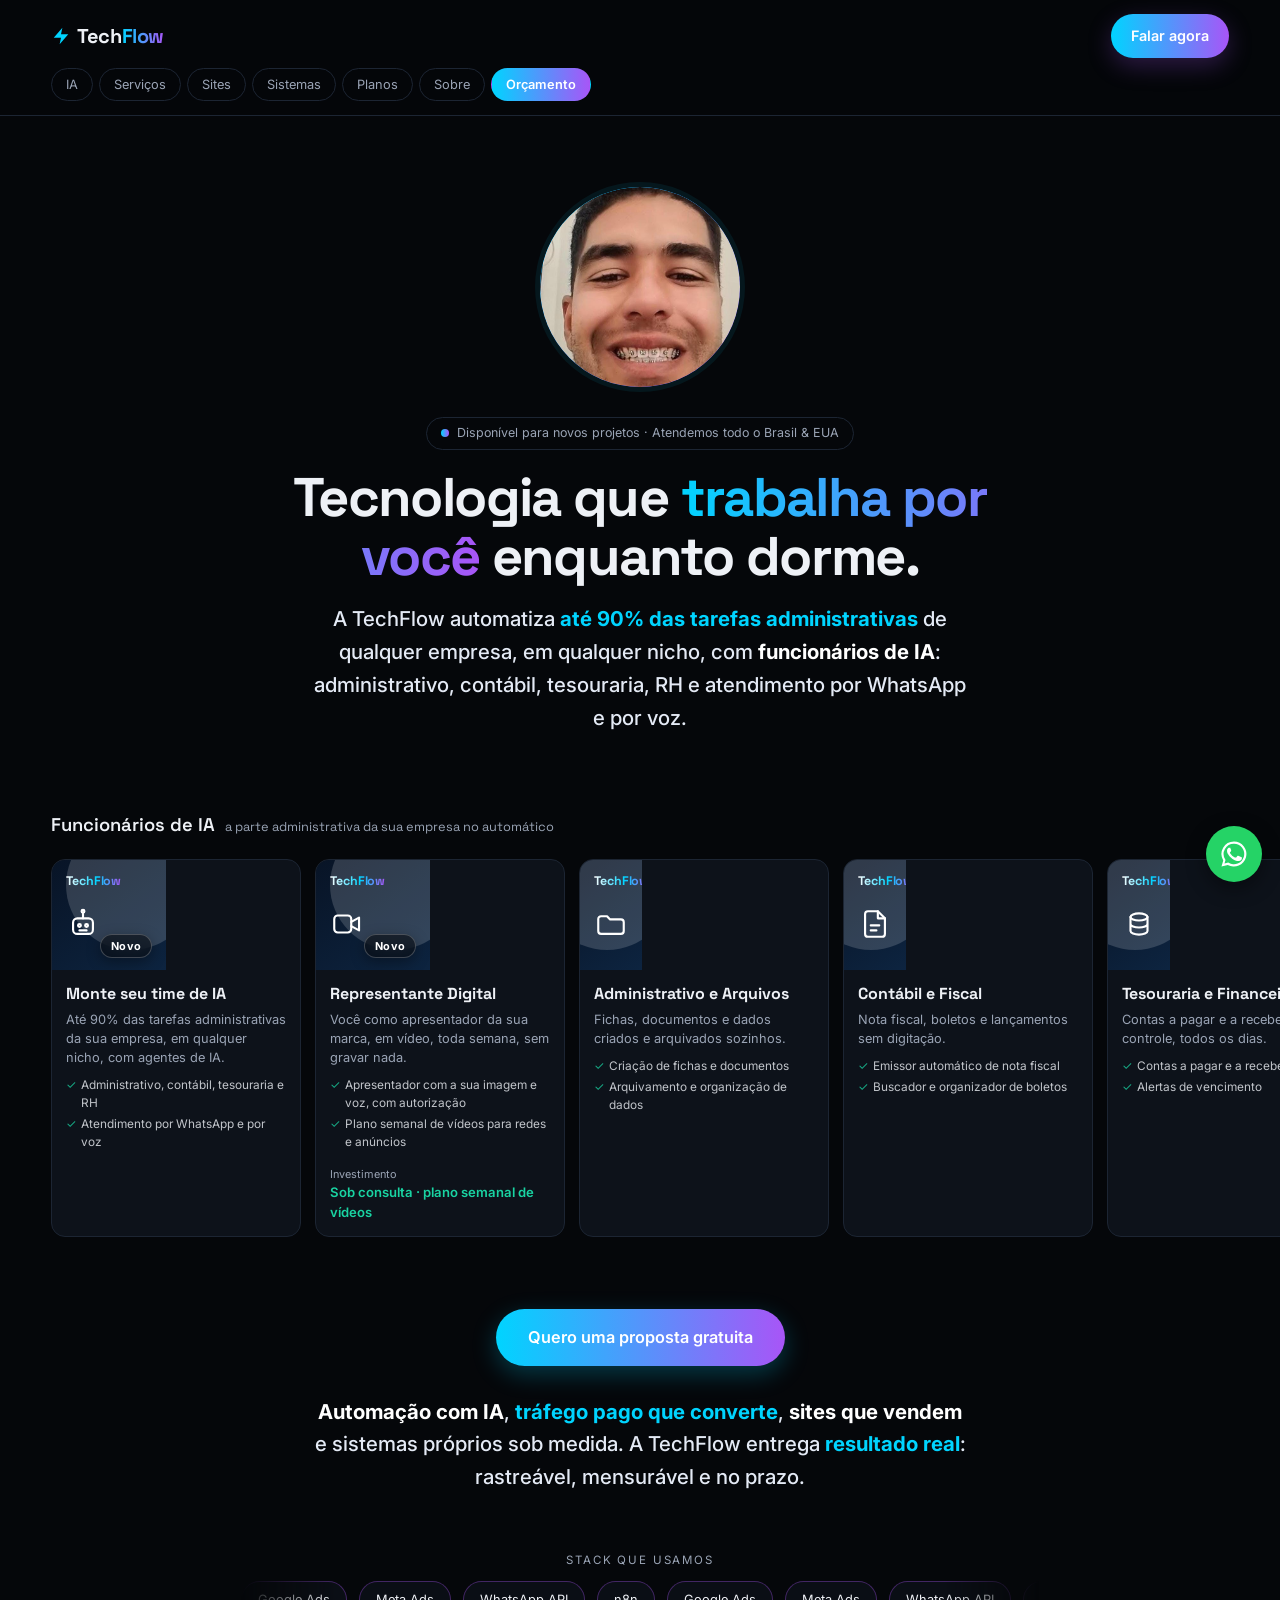
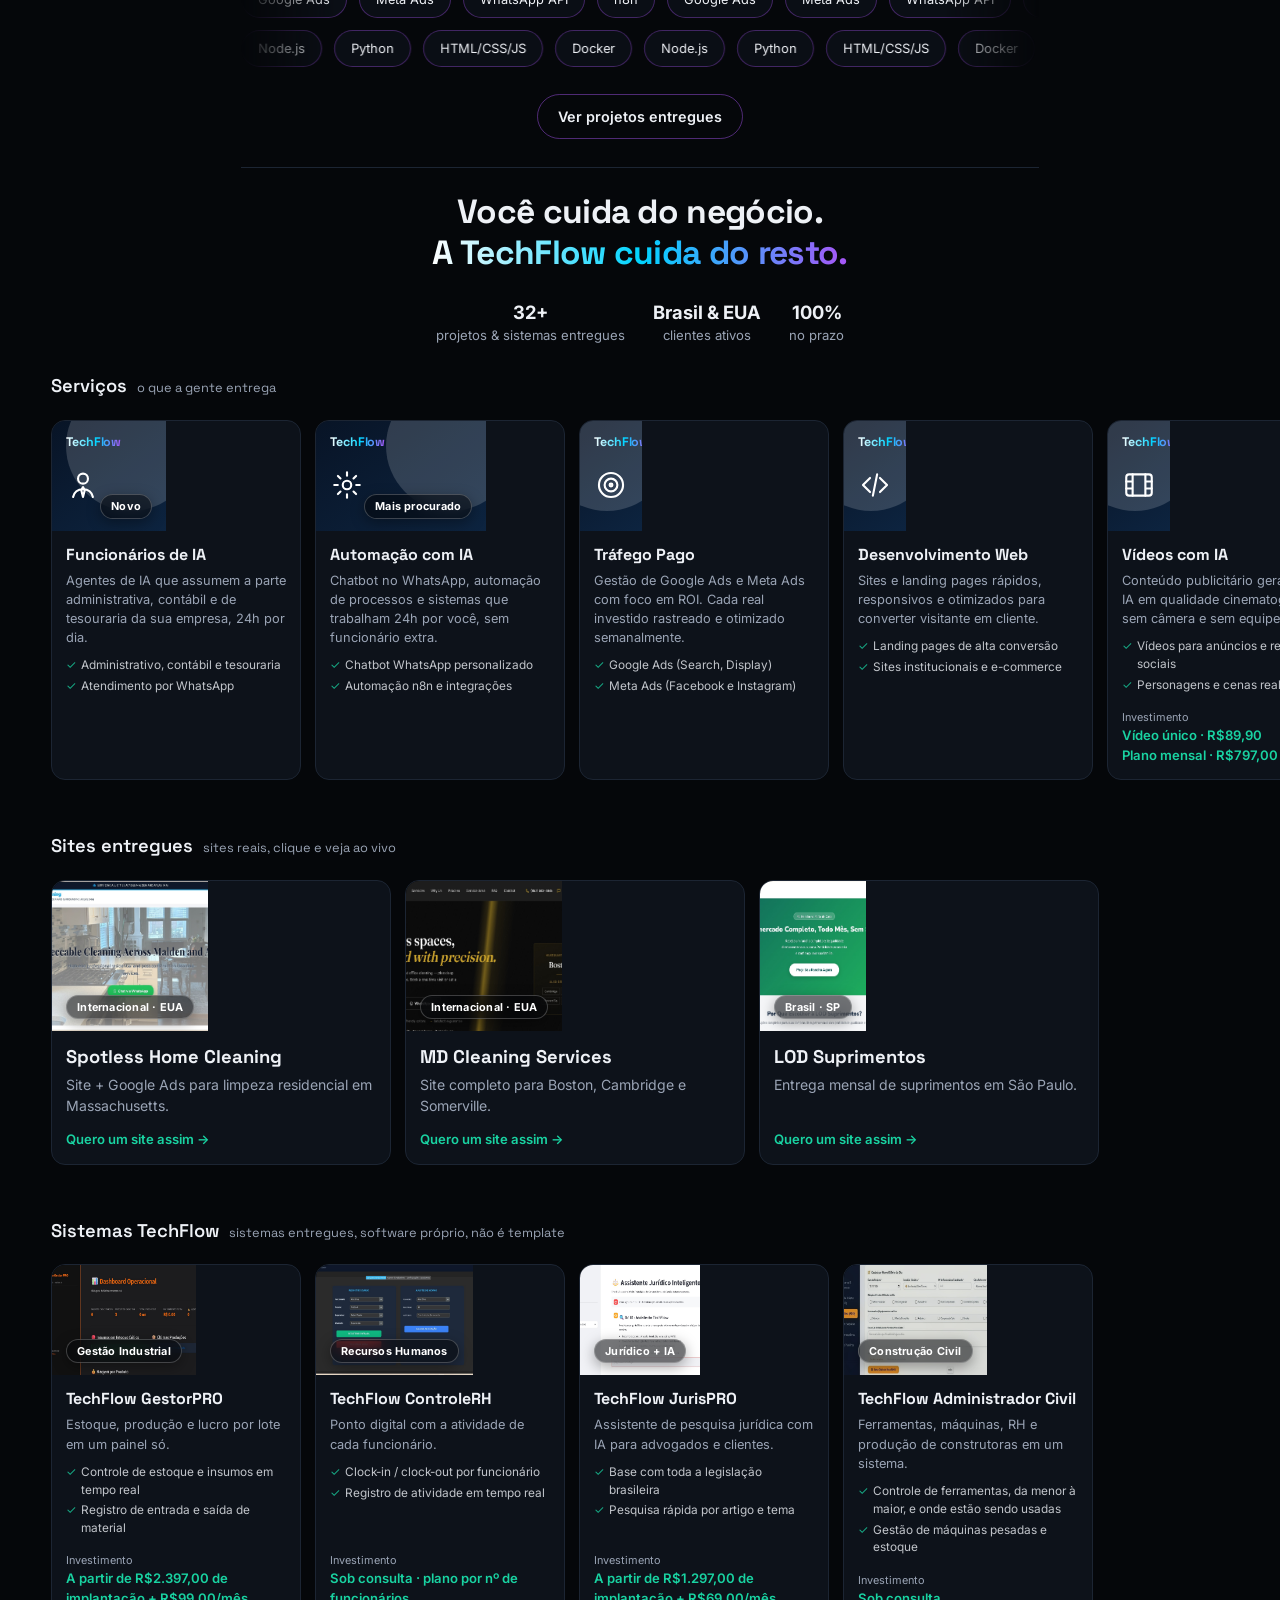
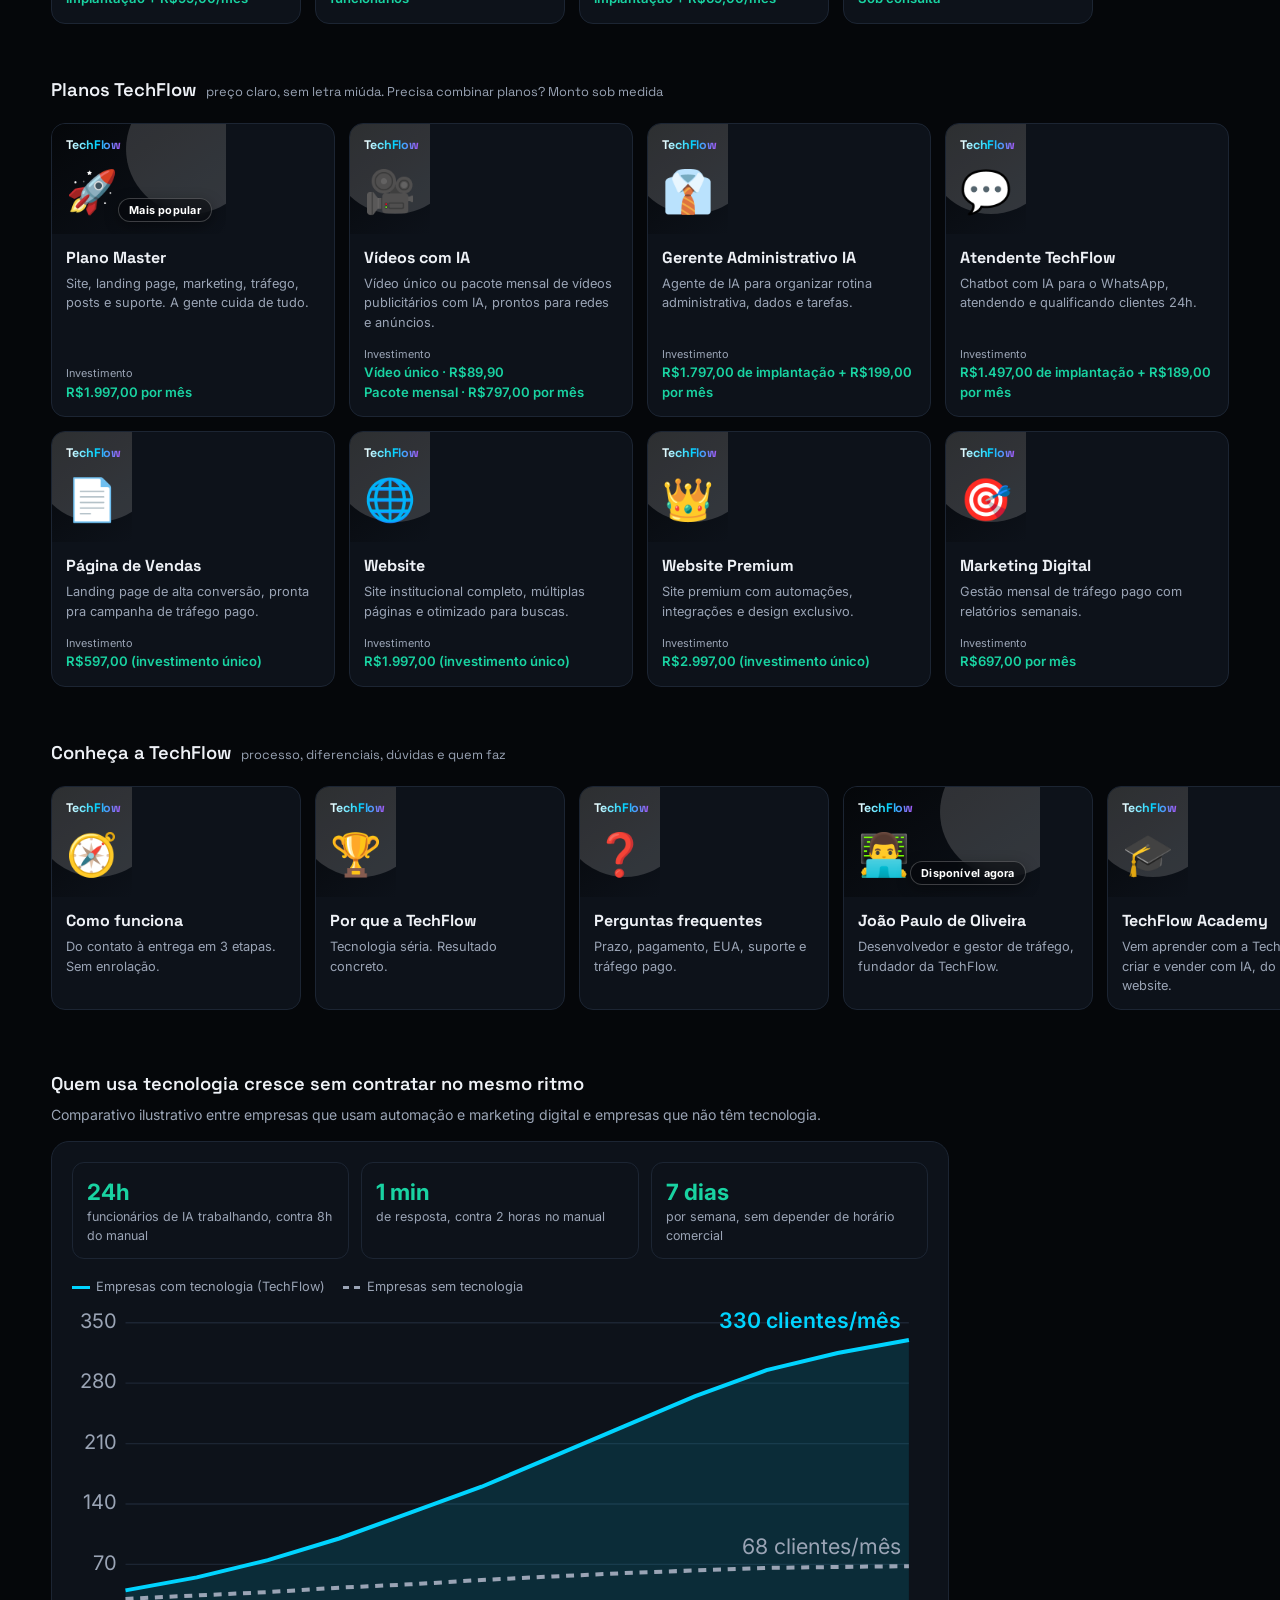
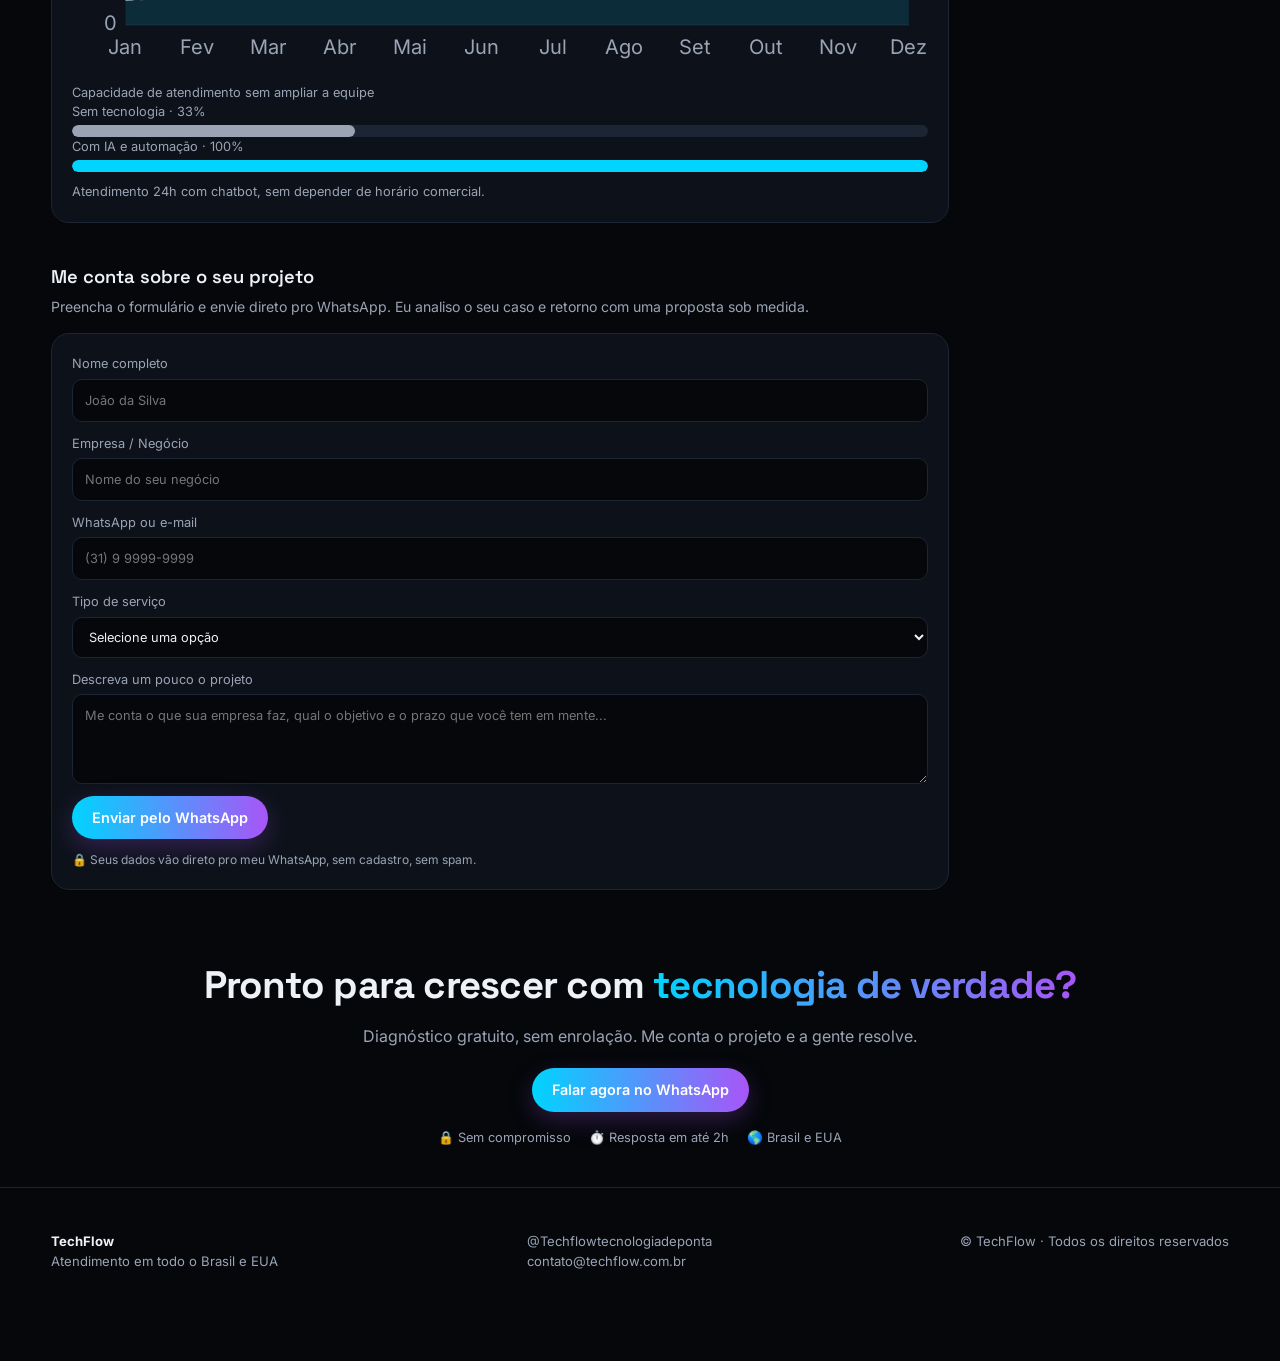
==== commit 42abae31: "..." ====
--- a/index.html
+++ b/index.html
@@ -172,6 +172,20 @@
 .logo i{background:linear-gradient(90deg,#00d4ff 0%,#a855f7 100%);-webkit-background-clip:text;background-clip:text;color:transparent}
 .card:hover{border-color:#a855f7}
 .badge::before{background:linear-gradient(90deg,#00d4ff,#a855f7)}
+
+/* stack: duas faixas em sentidos opostos */
+.stack-wrap{margin-top:22px;display:grid;gap:12px;overflow:hidden}
+.stack-title{font-size:.72rem;letter-spacing:.16em;text-transform:uppercase;color:var(--mut)}
+.mq{overflow:hidden;-webkit-mask-image:linear-gradient(90deg,transparent,#000 12%,#000 88%,transparent);mask-image:linear-gradient(90deg,transparent,#000 12%,#000 88%,transparent)}
+.mq-track{display:flex;gap:12px;width:max-content;will-change:transform}
+.mq-left{animation:mqLeft 28s linear infinite}
+.mq-right{animation:mqRight 28s linear infinite}
+.mq:hover .mq-track{animation-play-state:paused}
+.mq-chip{flex:0 0 auto;font-size:.8rem;color:var(--tx);padding:8px 16px;border-radius:999px;border:1px solid rgba(168,85,247,.35);background:rgba(13,18,26,.7);white-space:nowrap}
+@keyframes mqLeft{from{transform:translateX(0)}to{transform:translateX(-50%)}}
+@keyframes mqRight{from{transform:translateX(-50%)}to{transform:translateX(0)}}
+@media(prefers-reduced-motion:reduce){.mq-track{animation:none}}
+.stackblk{padding-top:18px;padding-bottom:0}
 </style>
 </head>
 <body>
@@ -198,6 +212,11 @@
   <p><strong>Automação com IA</strong>, <strong class="hl">tráfego pago que converte</strong>, <strong>sites que vendem</strong> e sistemas próprios sob medida. A TechFlow entrega <strong class="hl">resultado real</strong>: rastreável, mensurável e no prazo.</p>
 </section>
 
+
+<section class="hero stackblk">
+  <div class="stack-wrap"><div class="stack-title">Stack que usamos</div><div class="mq"><div class="mq-track mq-left"><span class="mq-chip">Google Ads</span><span class="mq-chip">Meta Ads</span><span class="mq-chip">WhatsApp API</span><span class="mq-chip">n8n</span><span class="mq-chip">Google Ads</span><span class="mq-chip">Meta Ads</span><span class="mq-chip">WhatsApp API</span><span class="mq-chip">n8n</span></div></div><div class="mq"><div class="mq-track mq-right"><span class="mq-chip">Node.js</span><span class="mq-chip">Python</span><span class="mq-chip">HTML/CSS/JS</span><span class="mq-chip">Docker</span><span class="mq-chip">Node.js</span><span class="mq-chip">Python</span><span class="mq-chip">HTML/CSS/JS</span><span class="mq-chip">Docker</span></div></div></div>
+
+</section>
 <section class="hero statsblk" id="statsblk">
   <div class="acts">
     <a class="btn ghost" href="#portfolio">Ver projetos entregues</a>
@@ -208,9 +227,7 @@
     <div><b>Brasil &amp; EUA</b>clientes ativos</div>
     <div><b>100%</b>no prazo</div>
   </div>
-  <div class="stack"><b>Stack que usamos:</b> Google Ads · Meta Ads · WhatsApp API · n8n · Node.js · Python</div>
-</section>
-
+  </section>
 <main id="rows"></main>
 
 <section class="sec" id="crescimento">
@@ -236,7 +253,7 @@
 
 <section class="sec" id="orcamento">
   <h2>Me conta sobre o seu projeto</h2>
-  <p>Preencha o formulário e envie direto pro WhatsApp. Já chega pra mim com tudo organizado, sem enrolação.</p>
+  <p>Preencha o formulário e envie direto pro WhatsApp. Eu analiso o seu caso e retorno com uma proposta sob medida.</p>
   <form id="fm">
     <label>Nome completo<input name="n" required placeholder="João da Silva"></label>
     <label>Empresa / Negócio<input name="e" placeholder="Nome do seu negócio"></label>
@@ -357,7 +374,7 @@
   sec.querySelector('.l').onclick=()=>tr.scrollBy({left:-tr.clientWidth*.8,behavior:'smooth'});
   sec.querySelector('.r').onclick=()=>tr.scrollBy({left:tr.clientWidth*.8,behavior:'smooth'});
   (r.id==='ia'?document.getElementById('iaslot'):rows).appendChild(sec);
-  if(r.id==='servicos')rows.appendChild(document.getElementById('statsblk'));
+
 });
 
 let last;
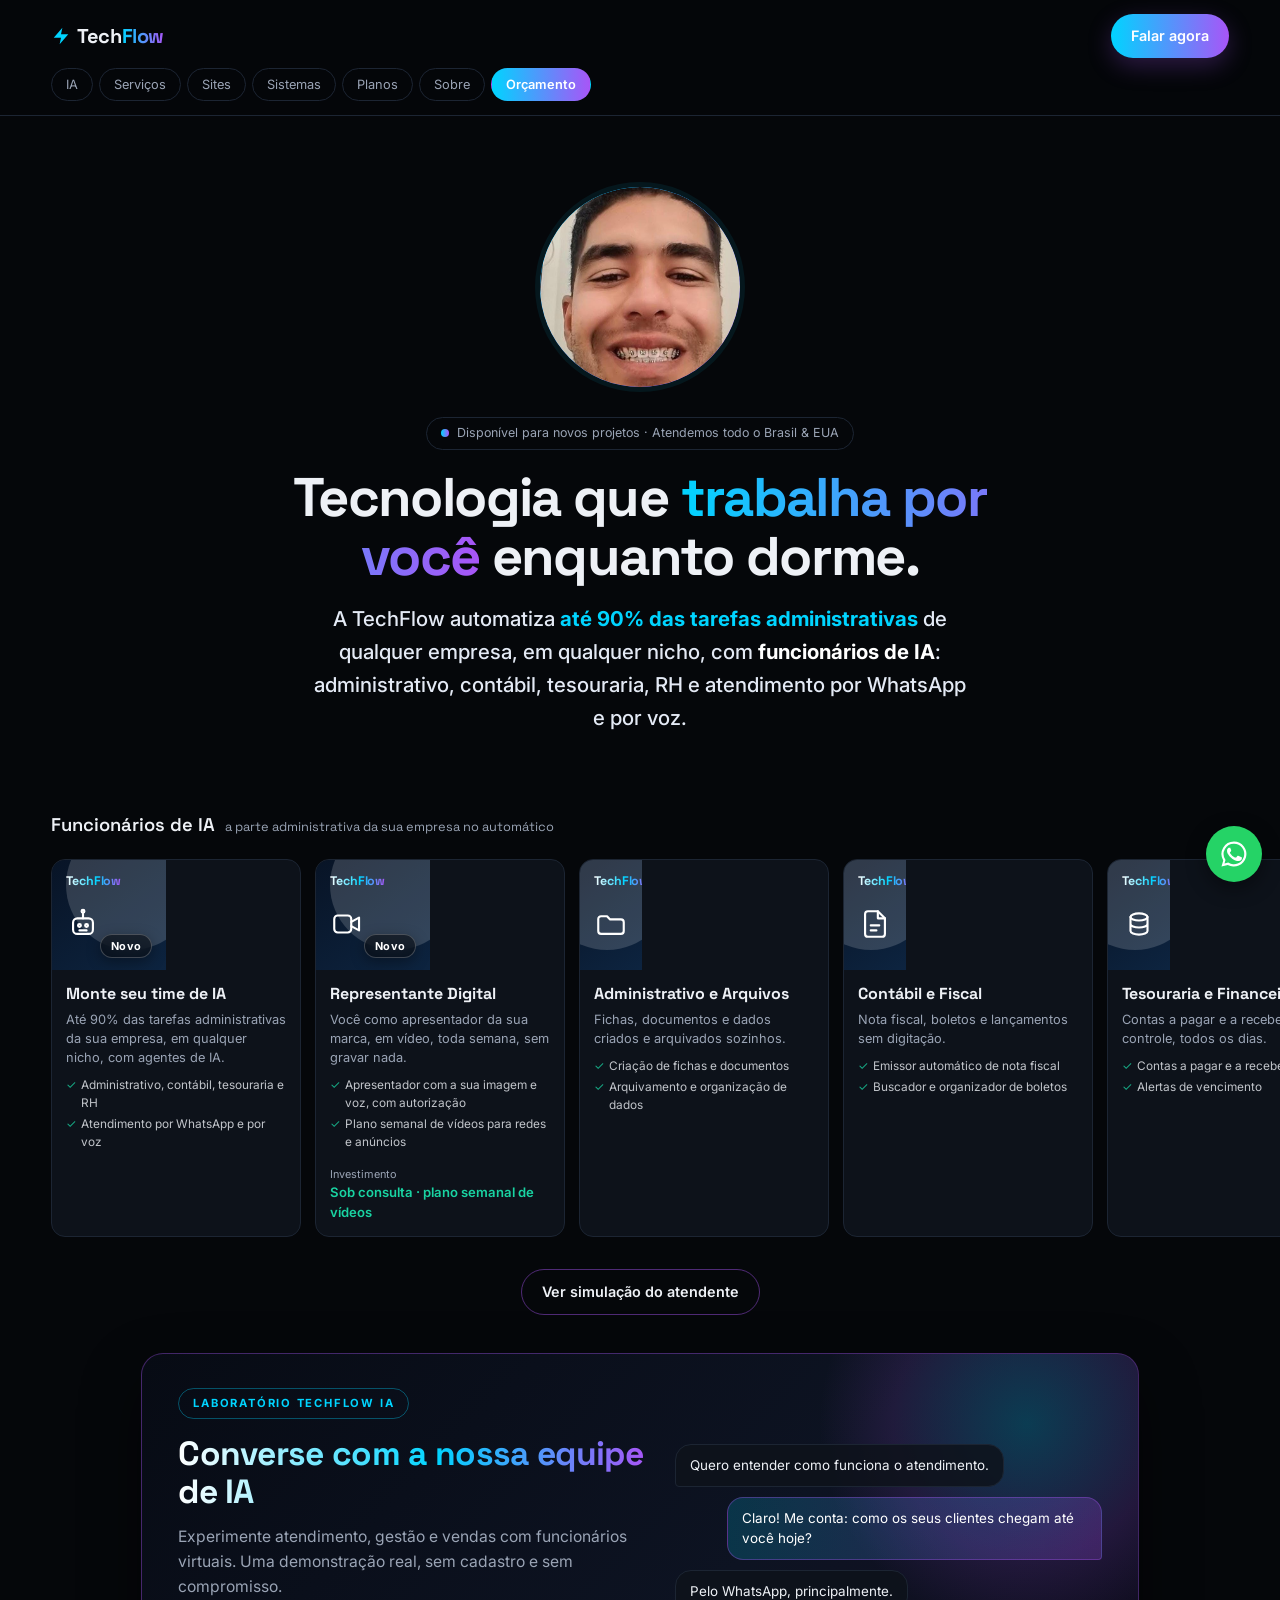
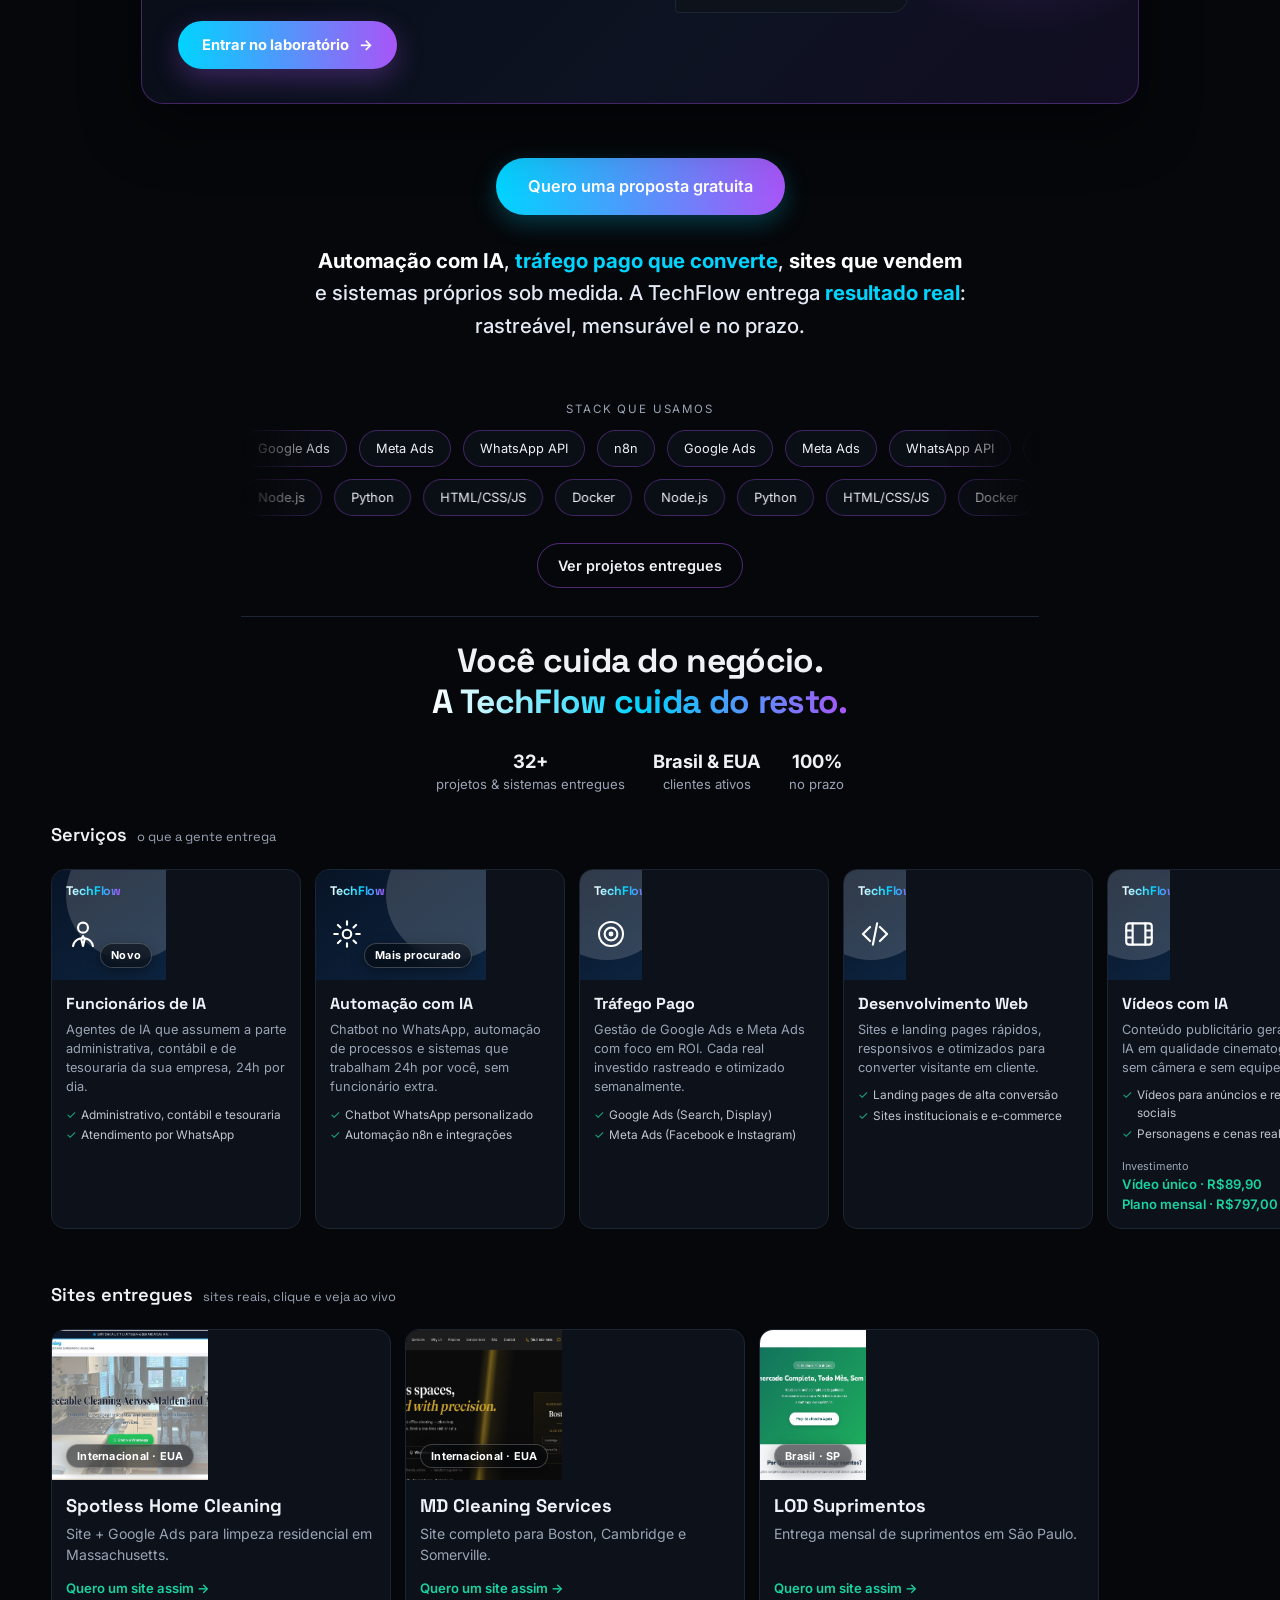
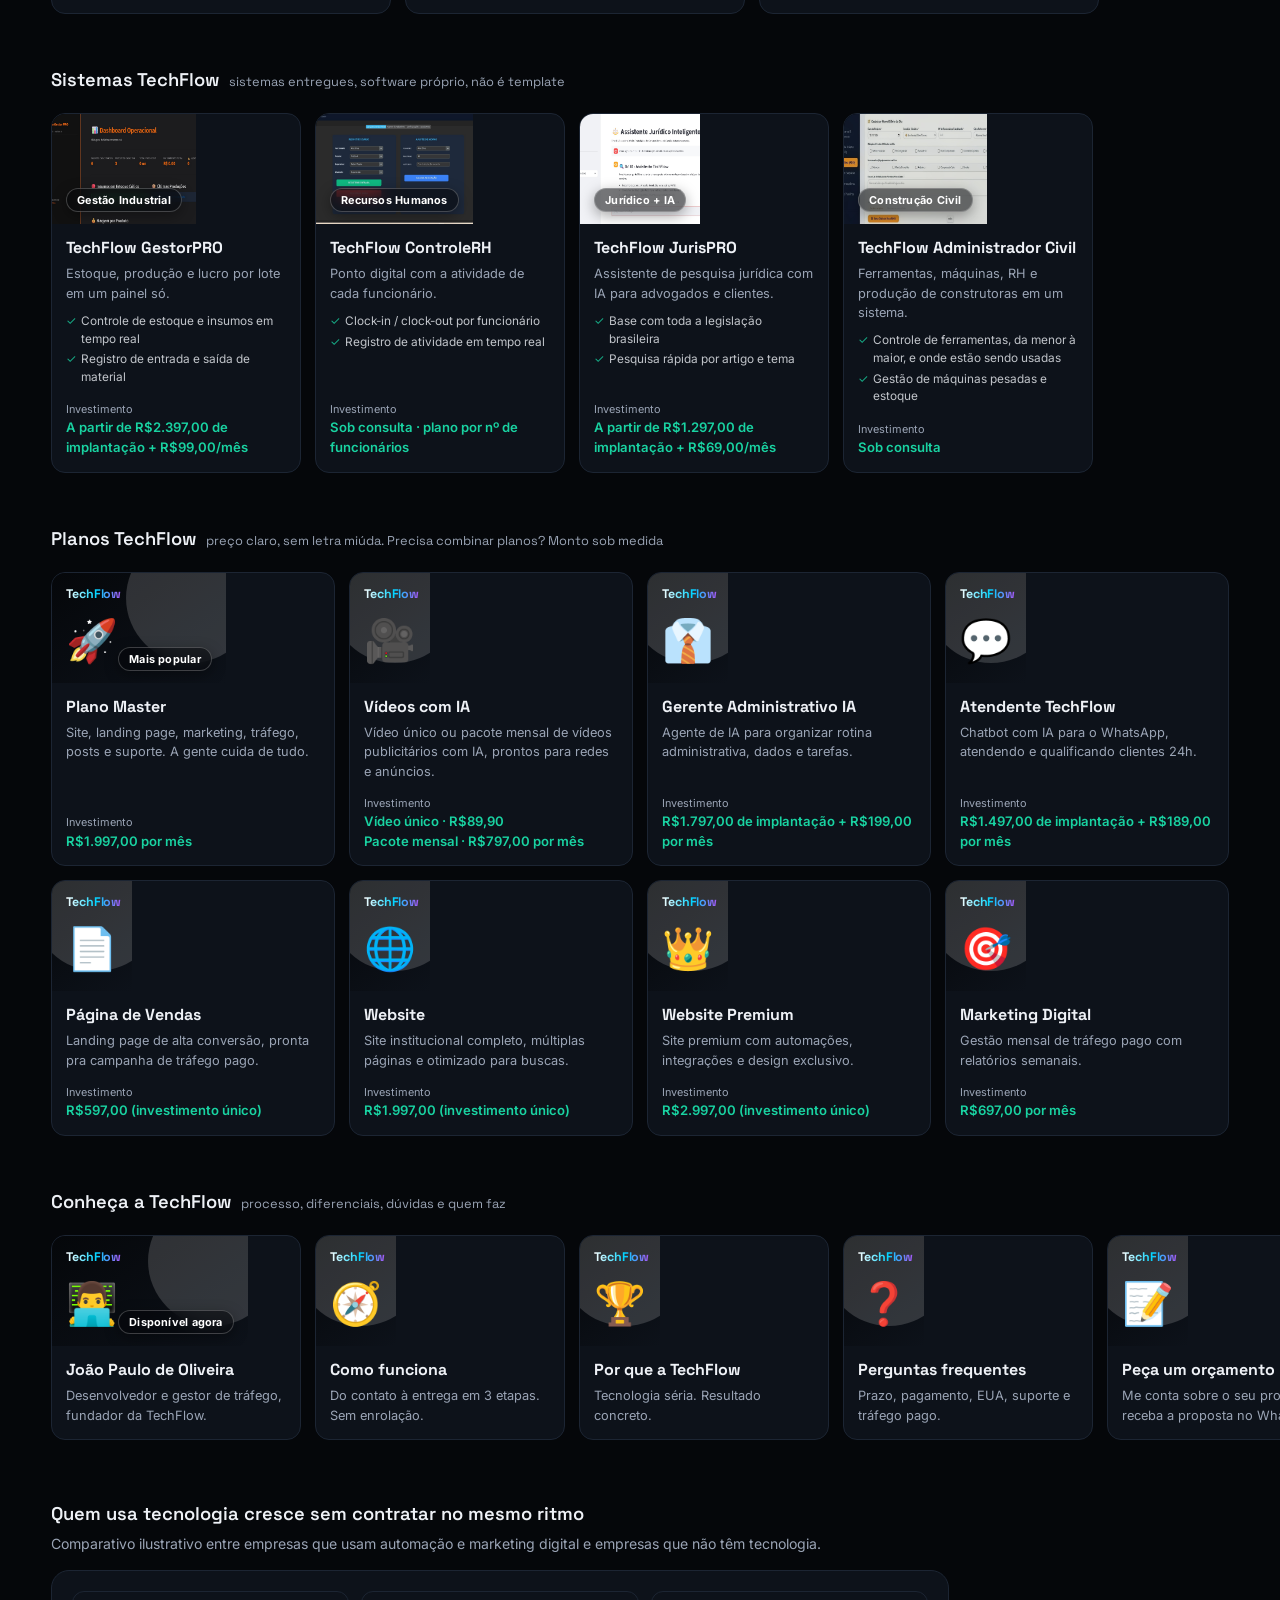
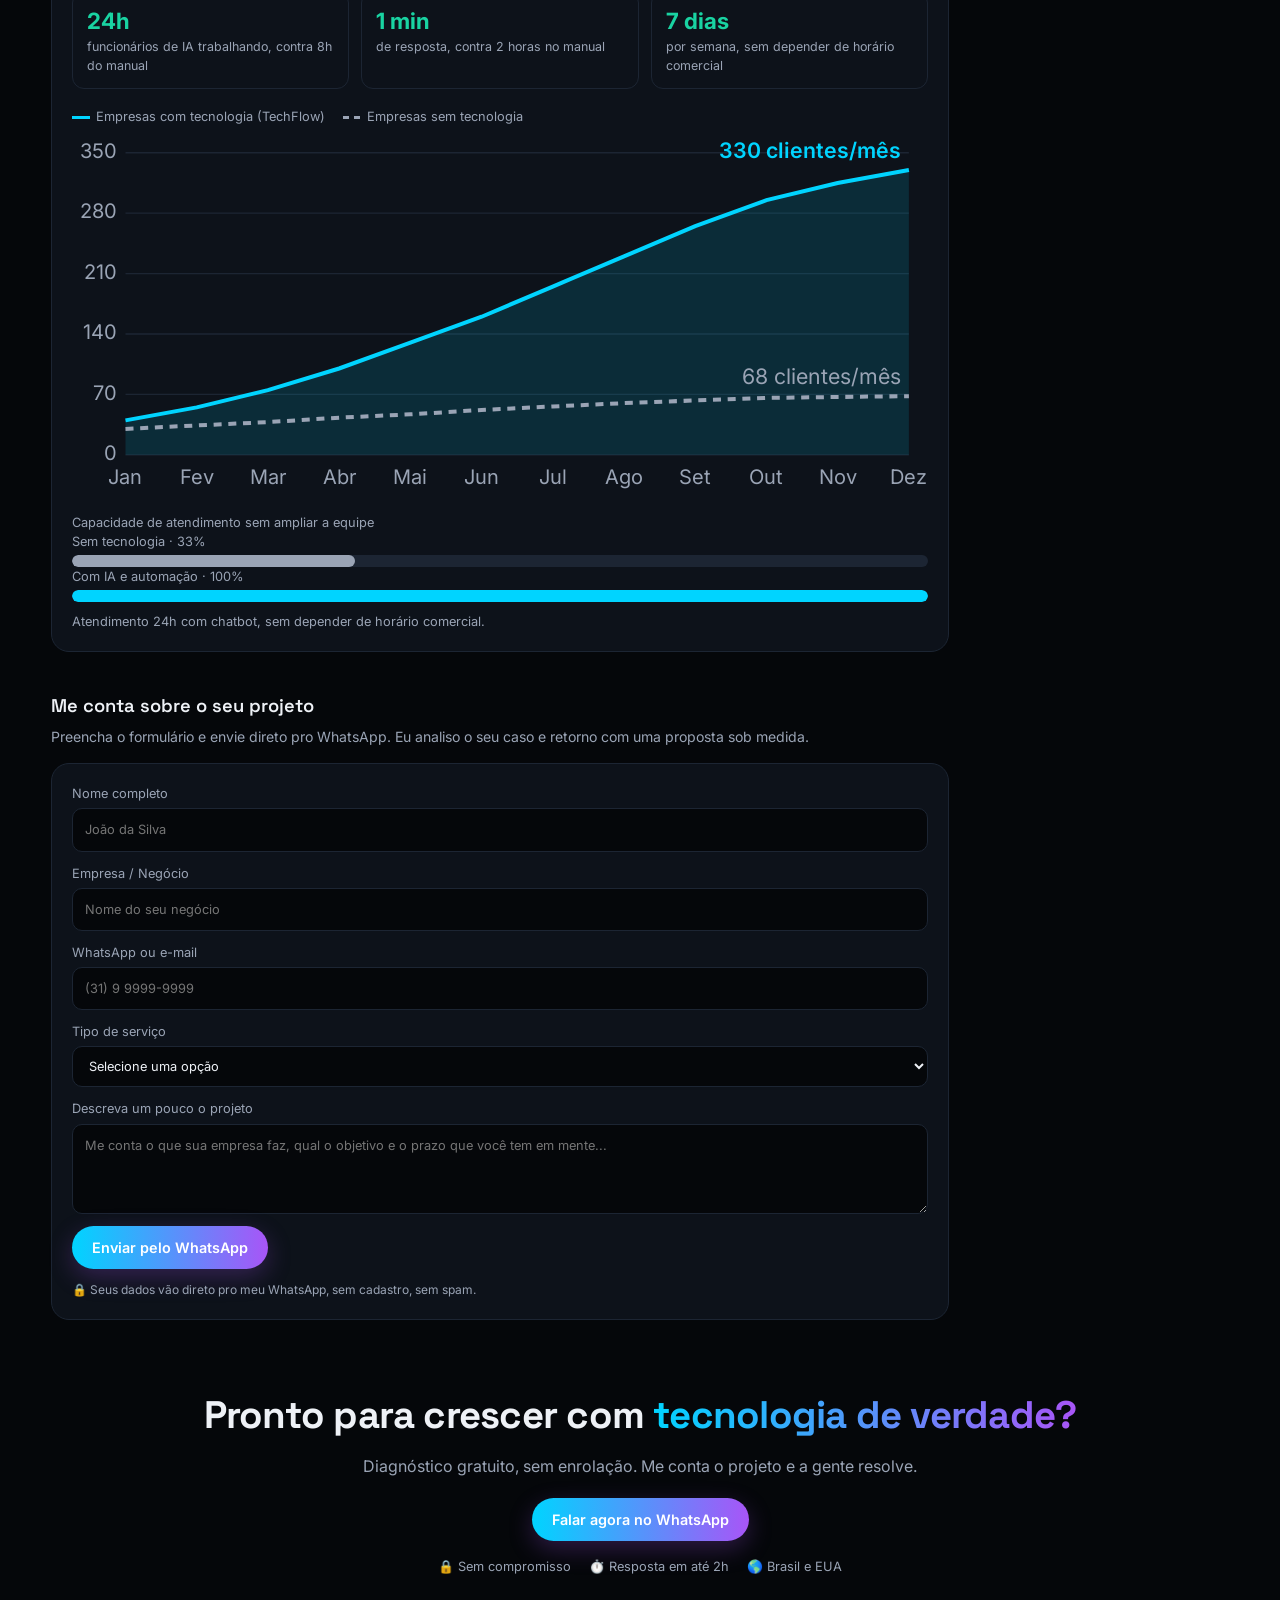
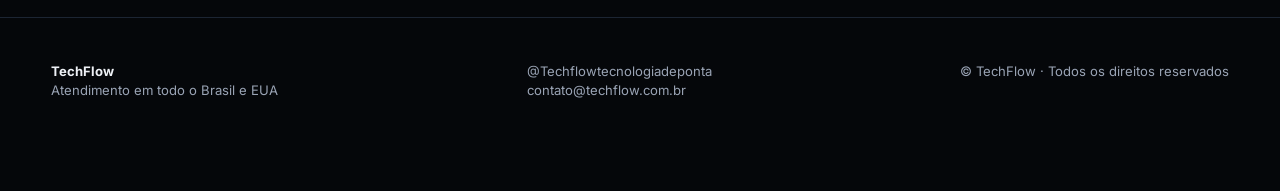
==== commit 369668fd: "laboratorio de ia" ====
--- a/index.html
+++ b/index.html
@@ -186,6 +186,46 @@
 @keyframes mqRight{from{transform:translateX(-50%)}to{transform:translateX(0)}}
 @media(prefers-reduced-motion:reduce){.mq-track{animation:none}}
 .stackblk{padding-top:18px;padding-bottom:0}
+
+.bot{position:fixed;right:18px;bottom:88px;z-index:55;width:min(340px,calc(100vw - 36px));max-height:70vh;display:flex;flex-direction:column;background:var(--card);border:1px solid var(--line);border-radius:18px;box-shadow:0 20px 50px rgba(0,0,0,.55);overflow:hidden}
+.bot[hidden]{display:none}
+.bot-head{display:flex;align-items:center;gap:10px;padding:14px 16px;background:linear-gradient(90deg,rgba(0,212,255,.14),rgba(168,85,247,.14));border-bottom:1px solid var(--line)}
+.bot-head b{display:block;font-size:.95rem}
+.bot-head small{color:var(--mut);font-size:.72rem}
+.bot-dot{width:9px;height:9px;border-radius:50%;background:var(--ok);box-shadow:0 0 8px var(--ok);flex:0 0 auto}
+.bot-x{margin-left:auto;width:30px;height:30px;border-radius:50%;border:1px solid var(--line);color:var(--tx);font-size:.9rem}
+.bot-body{padding:14px;display:flex;flex-direction:column;gap:9px;overflow-y:auto;min-height:150px}
+.bot-msg{max-width:85%;padding:9px 12px;border-radius:14px;font-size:.88rem;line-height:1.45;background:var(--bg-elevated,#18150f);border:1px solid var(--line);align-self:flex-start}
+.bot-msg.me{align-self:flex-end;background:linear-gradient(90deg,#00d4ff,#a855f7);color:#fff;border:0}
+.bot-opts{padding:12px 14px 14px;display:flex;flex-wrap:wrap;gap:8px;border-top:1px solid var(--line)}
+.bot-opt{font-size:.8rem;padding:8px 13px;border-radius:999px;border:1px solid rgba(168,85,247,.45);color:var(--tx);background:transparent}
+.bot-opt:hover{border-color:var(--ac)}
+.bot-go{font-size:.85rem;padding:10px 16px;border-radius:999px;background:linear-gradient(90deg,#00d4ff,#a855f7);color:#fff;font-weight:700;text-align:center;width:100%}
+.sim-wrap{display:flex;justify-content:center;margin:6px 0 10px;padding:0 4vw}
+.sim-btn{cursor:pointer}
+.bot{width:min(380px,calc(100vw - 36px));max-height:78vh;right:50%;transform:translateX(50%);bottom:24px}
+
+/* ===== CARD: LABORATÓRIO DE IA ===== */
+.lab-card-wrap{padding:28px 4vw 8px;max-width:1100px;margin:0 auto}
+.lab-card{position:relative;display:grid;grid-template-columns:1.1fr 1fr;gap:28px;align-items:center;padding:34px 36px;border-radius:22px;overflow:hidden;text-decoration:none;color:var(--tx);background:linear-gradient(135deg,#070b14 0%,#0d1322 60%,#120d22 100%);border:1px solid rgba(168,85,247,.35);box-shadow:0 24px 60px rgba(0,0,0,.45);transition:transform .35s ease,border-color .35s ease,box-shadow .35s ease}
+.lab-card:hover,.lab-card:focus-visible{transform:translateY(-4px);border-color:rgba(0,212,255,.55);box-shadow:0 30px 70px rgba(0,0,0,.55),0 0 40px rgba(0,212,255,.12)}
+.lab-card-glow{position:absolute;inset:-40% -10% auto auto;width:420px;height:420px;border-radius:50%;background:radial-gradient(circle,rgba(0,212,255,.22),rgba(168,85,247,.12) 45%,transparent 70%);pointer-events:none}
+.lab-card-body{position:relative;z-index:1}
+.lab-tag{display:inline-block;font-size:.7rem;font-weight:700;letter-spacing:.16em;text-transform:uppercase;color:var(--ac);border:1px solid rgba(0,212,255,.35);padding:6px 14px;border-radius:999px;margin-bottom:16px}
+.lab-card h3{font-family:'Space Grotesk','Inter',sans-serif;font-size:clamp(1.5rem,3.2vw,2.1rem);line-height:1.15;letter-spacing:-.02em;margin-bottom:12px;background:linear-gradient(90deg,#ffffff 0%,#00d4ff 55%,#a855f7 100%);-webkit-background-clip:text;background-clip:text;color:transparent}
+.lab-card p{color:var(--mut);font-size:.98rem;line-height:1.6;max-width:460px}
+.lab-cta{display:inline-flex;align-items:center;gap:10px;margin-top:22px;padding:13px 24px;border-radius:999px;font-weight:700;font-size:.92rem;color:#fff;background:linear-gradient(90deg,#00d4ff,#a855f7);box-shadow:0 10px 28px rgba(168,85,247,.3)}
+.lab-cta i{font-style:normal;transition:transform .3s ease}
+.lab-card:hover .lab-cta i{transform:translateX(4px)}
+.lab-card-visual{position:relative;z-index:1;display:flex;flex-direction:column;gap:10px}
+.lab-bubble{max-width:88%;padding:11px 14px;border-radius:16px;font-size:.84rem;line-height:1.45;border:1px solid var(--line);background:rgba(13,18,26,.85)}
+.lab-bubble--in{align-self:flex-start;border-bottom-left-radius:4px}
+.lab-bubble--out{align-self:flex-end;border-bottom-right-radius:4px;background:linear-gradient(90deg,rgba(0,212,255,.18),rgba(168,85,247,.22));border-color:rgba(168,85,247,.35);color:#fff}
+@media(max-width:800px){
+  .lab-card{grid-template-columns:1fr;padding:26px 22px;gap:22px}
+  .lab-card-visual{display:none}
+  .lab-cta{width:100%;justify-content:center}
+}
 </style>
 </head>
 <body>
@@ -203,7 +243,24 @@
   <p>A TechFlow automatiza <strong class="hl">até 90% das tarefas administrativas</strong> de qualquer empresa, em qualquer nicho, com <strong>funcionários de IA</strong>: administrativo, contábil, tesouraria, RH e atendimento por WhatsApp e por voz.</p>
 </section>
 
-<div id="iaslot"></div>
+<div id="iaslot"></div><div class="sim-wrap"><button class="btn ghost sim-btn" id="simBtn" type="button">Ver simulação do atendente</button></div>
+<section class="lab-card-wrap" id="laboratorio">
+  <a class="lab-card" href="https://jpsinuca15-bit.github.io/laboratoriodeia/" target="_blank" rel="noopener noreferrer" aria-label="Entrar no laboratório de IA da TechFlow">
+    <div class="lab-card-glow" aria-hidden="true"></div>
+    <div class="lab-card-body">
+      <span class="lab-tag">Laboratório TechFlow IA</span>
+      <h3>Converse com a nossa equipe de IA</h3>
+      <p>Experimente atendimento, gestão e vendas com funcionários virtuais. Uma demonstração real, sem cadastro e sem compromisso.</p>
+      <span class="lab-cta">Entrar no laboratório <i>→</i></span>
+    </div>
+    <div class="lab-card-visual" aria-hidden="true">
+      <div class="lab-bubble lab-bubble--in">Quero entender como funciona o atendimento.</div>
+      <div class="lab-bubble lab-bubble--out">Claro! Me conta: como os seus clientes chegam até você hoje?</div>
+      <div class="lab-bubble lab-bubble--in">Pelo WhatsApp, principalmente.</div>
+    </div>
+  </a>
+</section>
+
 
 <section class="hero intro">
   <div class="acts" style="margin-bottom:30px">
@@ -347,11 +404,10 @@
  {i:'🎯',t:'Marketing Digital',d:'Gestão mensal de tráfego pago com relatórios semanais.',x:'Gestão mensal de tráfego pago (Google Ads e Meta Ads) com relatórios semanais.',p:'R$697,00 por mês',m:'Olá, quero o plano Marketing Digital (R$697,00/mês) da TechFlow!'}
 ]},
 {id:'mais',t:'Conheça a TechFlow',s:'processo, diferenciais, dúvidas e quem faz',items:[
+ {i:'👨‍💻',tag:'Disponível agora',t:'João Paulo de Oliveira',d:'Desenvolvedor e gestor de tráfego, fundador da TechFlow.',x:'Tenho 7 cursos técnicos em linguagens de programação, arquitetura de software e análise e desenvolvimento de sistemas, incluindo curso técnico de criação e aprofundamento em inteligência artificial e curso técnico de criação e edição de vídeo com inteligência artificial. Sou engenheiro de software graduado pela Faculdade Anhanguera. Toco a TechFlow sozinho, do diagnóstico ao suporte pós-entrega, sem intermediário, sem terceirização. Cada site, automação e sistema que sai daqui passa pela minha mão, do código ao deploy.',im:'assets/joao.jpg',b:['Engenheiro de Software · Faculdade Anhanguera','Atendimento remoto para todo o Brasil e EUA'],tg:['Python','Node.js','HTML/CSS/JS','Docker','n8n','Google Ads','Meta Ads'],m:'Olá, vi a página Sobre da TechFlow e quero conversar!',lb:'Falar comigo no WhatsApp'},
  {i:'🧭',t:'Como funciona',d:'Do contato à entrega em 3 etapas. Sem enrolação.',x:'Sem enrolação, sem reuniões intermináveis. Direto ao ponto.',b:['<b>01 Diagnóstico gratuito:</b> você me conta o negócio, o objetivo e o problema. Eu analiso e apresento o que faz mais sentido pra você, sem compromisso e sem enrolação.','<b>02 Proposta clara:</b> escopo definido, prazo real e valor transparente. Nada de surpresa depois. Você aprova e a gente começa.','<b>03 Entrega + suporte:</b> você acompanha cada etapa via WhatsApp. Após a entrega, suporte contínuo incluso, não sumimos depois que o projeto vai ao ar.','Resposta em até 2 horas no horário comercial.'],m:'Olá, quero agendar um diagnóstico gratuito com a TechFlow!',lb:'Agendar diagnóstico gratuito'},
  {i:'🏆',t:'Por que a TechFlow',d:'Tecnologia séria. Resultado concreto.',x:'Não somos uma agência genérica com portfólio inventado. Somos desenvolvedores e gestores de tráfego que entendem de negócio.',b:['<b>Portfólio verificável:</b> cada projeto está ao vivo e pode ser visitado agora mesmo. Sem print fake, sem promessa.','<b>Atendimento no WhatsApp:</b> comunicação direta, sem burocracia. Você fala comigo e eu resolvo, sem intermediários.','<b>Prazo real e respeitado:</b> o combinado é cumprido. Se eu assumi, vai ser entregue. Simples assim.','<b>Suporte após a entrega:</b> não desapareço depois do projeto. Continuo disponível para ajustes, dúvidas e evoluções.','<b>Brasil &amp; EUA</b> (projetos em dois países) · <b>24/7</b> (automações que nunca param) · <b>72h</b> (prazo médio para o primeiro entregável) · <b>100%</b> entregues no prazo.'],m:'Olá, quero conhecer melhor a TechFlow!',lb:'Falar com a TechFlow'},
  {i:'❓',t:'Perguntas frequentes',d:'Prazo, pagamento, EUA, suporte e tráfego pago.',b:['<b>Quanto tempo leva para entregar um site?</b> Para landing pages e sites institucionais, de 3 a 7 dias úteis após aprovação do escopo e conteúdo. Para projetos maiores, o prazo é definido na proposta.','<b>Como funciona o pagamento?</b> Geralmente 50% no início e 50% na entrega. Para serviços recorrentes (tráfego pago, redes sociais), o pagamento é mensal. Aceitamos Pix, transferência e cartão.','<b>Vocês atendem empresas nos EUA?</b> Sim. Já temos projetos rodando em Massachusetts. Toda comunicação é via WhatsApp, sem burocracia, e conseguimos atender em inglês.','<b>O que preciso fornecer para começar?</b> Dados do negócio (nome, serviços, contato), logo se tiver, e o objetivo do projeto. O resto a gente resolve junto durante o diagnóstico gratuito.','<b>Vocês dão suporte após a entrega?</b> Sim, sempre. Ajustes pós-entrega estão inclusos por 30 dias. Depois, oferecemos planos de manutenção mensal para quem prefere suporte contínuo.','<b>Qual o investimento mínimo para tráfego pago?</b> Recomendamos no mínimo R$800/mês em verba de anúncio + taxa de gestão a partir de R$400/mês. Para o mercado americano, os valores são em dólar e variam por nicho.'],m:'Olá, tenho uma dúvida sobre a TechFlow!',lb:'Tirar dúvida'},
- {i:'👨‍💻',tag:'Disponível agora',t:'João Paulo de Oliveira',d:'Desenvolvedor e gestor de tráfego, fundador da TechFlow.',x:'Tenho 7 cursos técnicos em linguagens de programação, arquitetura de software e análise e desenvolvimento de sistemas, incluindo curso técnico de criação e aprofundamento em inteligência artificial e curso técnico de criação e edição de vídeo com inteligência artificial. Sou engenheiro de software graduado pela Faculdade Anhanguera. Toco a TechFlow sozinho, do diagnóstico ao suporte pós-entrega, sem intermediário, sem terceirização. Cada site, automação e sistema que sai daqui passa pela minha mão, do código ao deploy.',im:'assets/joao.jpg',b:['Engenheiro de Software · Faculdade Anhanguera','Atendimento remoto para todo o Brasil e EUA'],tg:['Python','Node.js','HTML/CSS/JS','Docker','n8n','Google Ads','Meta Ads'],m:'Olá, vi a página Sobre da TechFlow e quero conversar!',lb:'Falar comigo no WhatsApp'},
- {i:'🎓',t:'TechFlow Academy',d:'Vem aprender com a TechFlow: criar e vender com IA, do vídeo ao website.',b:['Aprenda a criar e vender com IA, do vídeo ao website'],l:'https://techflow-academy-rho.vercel.app/',lt:'Conhecer a Academy'},
  {i:'📝',t:'Peça um orçamento',d:'Me conta sobre o seu projeto e receba a proposta no WhatsApp.',b:['Diagnóstico gratuito, sem compromisso','Resposta em até 2 horas','Brasil e EUA'],l:'#orcamento',lt:'Ir para o formulário'}
 ]}
 ];
@@ -442,10 +498,80 @@
   zoomClose.addEventListener('click', closeZoom);
   document.addEventListener('keydown', e => { if (e.key === 'Escape' && !zoom.hidden) closeZoom(); });
 })();
+
+
+/* ===== SIMULAÇÃO DO ATENDENTE (10 perguntas com menus) ===== */
+(function(){
+  const steps = [{"q": "Olá! Sou o assistente virtual de uma empresa de exemplo. Qual é o seu negócio?", "o": ["Loja", "Clínica", "Escritório", "Indústria"], "r": {"Loja": "Ótimo! Lojas usam agentes para responder preço, estoque e pedidos.", "Clínica": "Clínicas usam agentes para marcar consultas e confirmar horários.", "Escritório": "Escritórios usam agentes para triagem de clientes e agendamentos.", "Indústria": "Indústrias usam agentes para orçamentos, pedidos e status de entrega."}}, {"q": "Você recebe muitas mensagens pelo WhatsApp por dia?", "o": ["Muitas", "Algumas", "Poucas"], "r": {"Muitas": "Com muitas mensagens, o agente responde todas ao mesmo tempo, sem fila.", "Algumas": "Com algumas mensagens, o agente responde na hora e você acompanha tudo.", "Poucas": "Mesmo com poucas mensagens, o agente garante resposta imediata fora do horário."}}, {"q": "Qual é a dúvida que mais aparece para você?", "o": ["Preço", "Horário", "Prazo", "Outra"], "r": {"Preço": "O agente envia a tabela de preços automaticamente.", "Horário": "O agente informa horário de funcionamento a qualquer hora.", "Prazo": "O agente informa prazos e atualiza o cliente sobre o andamento.", "Outra": "Para dúvidas fora do roteiro, o agente passa para uma pessoa."}}, {"q": "Você quer que o agente marque compromissos?", "o": ["Sim", "Não", "Talvez"], "r": {"Sim": "Ótimo: ele oferece horários livres, marca e envia a confirmação.", "Não": "Tudo bem: ele pode apenas responder e registrar o contato.", "Talvez": "Dá pra começar só com respostas e incluir agendamento depois."}}, {"q": "O cliente pede um orçamento. O que você prefere?", "o": ["Orçamento automático", "Eu envio depois", "Os dois"], "r": {"Orçamento automático": "O agente coleta os dados e gera o orçamento na hora.", "Eu envio depois": "O agente coleta os dados e avisa você com o resumo.", "Os dois": "O agente envia uma estimativa e você revisa o valor final."}}, {"q": "E quando o cliente faz uma pergunta que o agente não sabe responder?", "o": ["Passa para uma pessoa", "Registra e avisa", "Pede para aguardar"], "r": {"Passa para uma pessoa": "Ele transfere a conversa com o histórico completo.", "Registra e avisa": "Ele registra a dúvida e te avisa na mesma hora.", "Pede para aguardar": "Ele avisa o cliente e retorna assim que você responder."}}, {"q": "Em que horário você quer que o atendimento funcione?", "o": ["Horário comercial", "24 horas", "Fim de semana também"], "r": {"Horário comercial": "Ótimo para começar. Fora do horário, o agente já deixa tudo registrado.", "24 horas": "Com 24 horas, o cliente é atendido mesmo de madrugada.", "Fim de semana também": "O agente atende sábado e domingo sem depender de ninguém."}}, {"q": "Como você quer receber os contatos dos clientes?", "o": ["Planilha", "E-mail", "WhatsApp"], "r": {"Planilha": "Cada contato entra direto numa planilha organizada.", "E-mail": "Você recebe um e-mail com o resumo de cada conversa.", "WhatsApp": "Você recebe o resumo no próprio WhatsApp, em tempo real."}}, {"q": "Quer ver o agente recebendo um pedido de verdade?", "o": ["Sim, quero ver", "Depois"], "r": {"Sim, quero ver": "Dá pra montar uma demonstração com o seu tipo de negócio.", "Depois": "Sem problema: você pode voltar quando quiser ver na prática."}}, {"q": "Qual é o seu prazo para começar?", "o": ["Esta semana", "Este mês", "Ainda pesquisando"], "r": {"Esta semana": "Ótimo! Dá pra começar com um diagnóstico rápido.", "Este mês": "Perfeito: dá tempo de montar tudo com calma e testar.", "Ainda pesquisando": "Tudo bem. Vamos montar a proposta quando você decidir."}}];
+  const panel = document.getElementById('bot');
+  const body = document.getElementById('botBody');
+  const opts = document.getElementById('botOpts');
+  const openBtn = document.getElementById('simBtn');
+  if (!panel || !openBtn) return;
+  const answers = [];
+  let i = 0;
+  const addMsg = (t, me) => {
+    const d = document.createElement('div');
+    d.className = 'bot-msg' + (me ? ' me' : '');
+    d.textContent = t;
+    body.appendChild(d);
+    body.scrollTop = body.scrollHeight;
+  };
+  const setOpts = (list, onPick) => {
+    opts.innerHTML = '';
+    list.forEach(t => {
+      const b = document.createElement('button');
+      b.className = 'bot-opt';
+      b.type = 'button';
+      b.textContent = t;
+      b.addEventListener('click', () => onPick(t));
+      opts.appendChild(b);
+    });
+  };
+  const finish = () => {
+    addMsg('Pronto! Esta foi uma simulação. Para montar um agente assim para o seu negócio, fale com a TechFlow com o resumo abaixo.');
+    const msg = 'Olá! Fiz a simulação do atendente no site da TechFlow. Respostas: ' + answers.join(' | ') + '.';
+    const link = document.createElement('a');
+    link.className = 'bot-go';
+    link.target = '_blank';
+    link.rel = 'noopener';
+    link.href = 'https://api.whatsapp.com/send?phone=5531999232730&text=' + encodeURIComponent(msg);
+    link.textContent = 'Falar com a TechFlow com este resumo';
+    opts.innerHTML = '';
+    opts.appendChild(link);
+  };
+  const ask = () => {
+    addMsg(steps[i].q);
+    setOpts(steps[i].o, pick);
+  };
+  const pick = (t) => {
+    addMsg(t, true);
+    answers.push(t);
+    addMsg(steps[i].r[t]);
+    i++;
+    if (i < steps.length) setTimeout(ask, 500);
+    else setTimeout(finish, 500);
+  };
+  const start = () => {
+    panel.hidden = false;
+    body.innerHTML = '';
+    opts.innerHTML = '';
+    answers.length = 0;
+    i = 0;
+    ask();
+  };
+  openBtn.addEventListener('click', start);
+  document.getElementById('botClose').addEventListener('click', () => { panel.hidden = true; });
+})();
 </script>
 <div class="photo-zoom" id="photoZoom" hidden role="dialog" aria-modal="true" aria-label="Foto ampliada">
   <img id="photoZoomImg" alt="João Paulo, fundador da TechFlow">
   <button class="photo-zoom-x" id="photoZoomClose" aria-label="Fechar">✕</button>
 </div>
+<div class="bot" id="bot" hidden role="dialog" aria-label="Atendimento automático TechFlow">
+  <div class="bot-head"><span class="bot-dot"></span><div><b>Atendimento TechFlow</b><small>Automático · responde na hora</small></div><button class="bot-x" id="botClose" aria-label="Fechar">✕</button></div>
+  <div class="bot-body" id="botBody"></div>
+  <div class="bot-opts" id="botOpts"></div>
+</div>
 </body>
-</html>+</html>
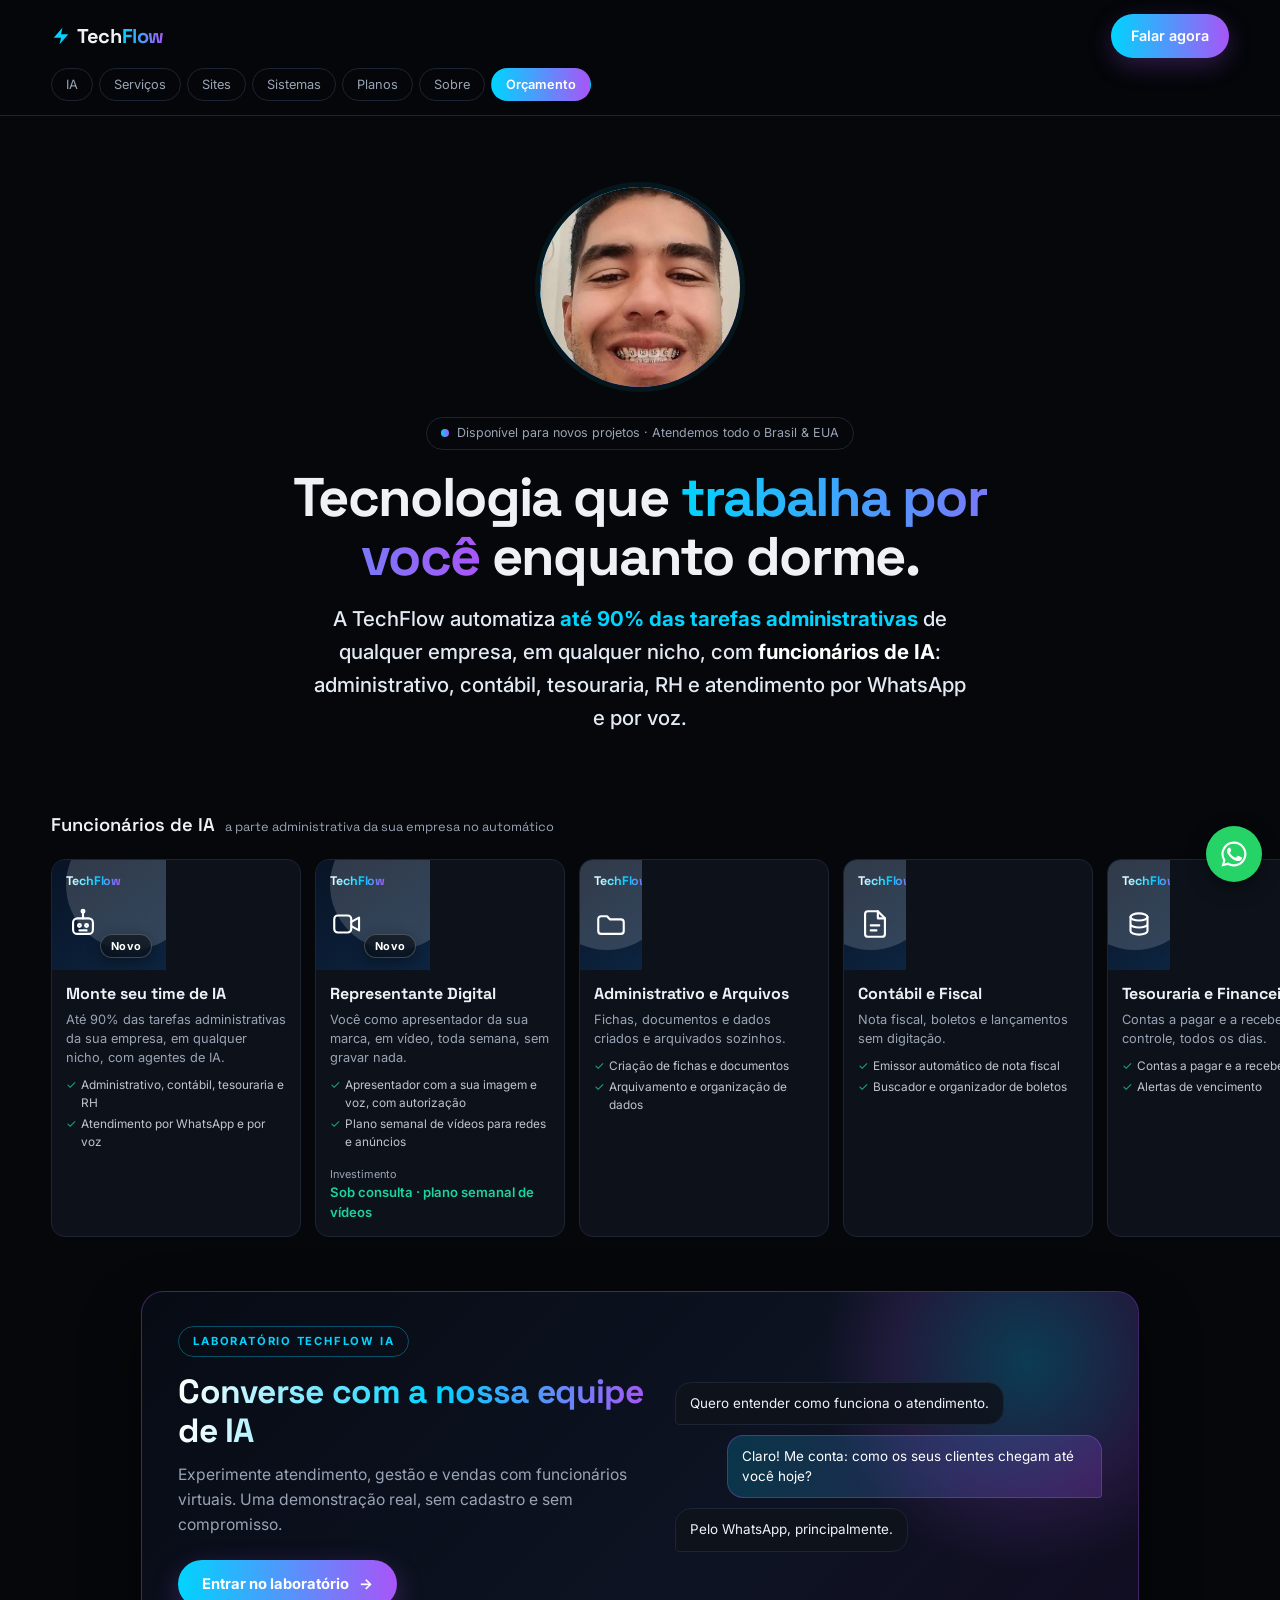
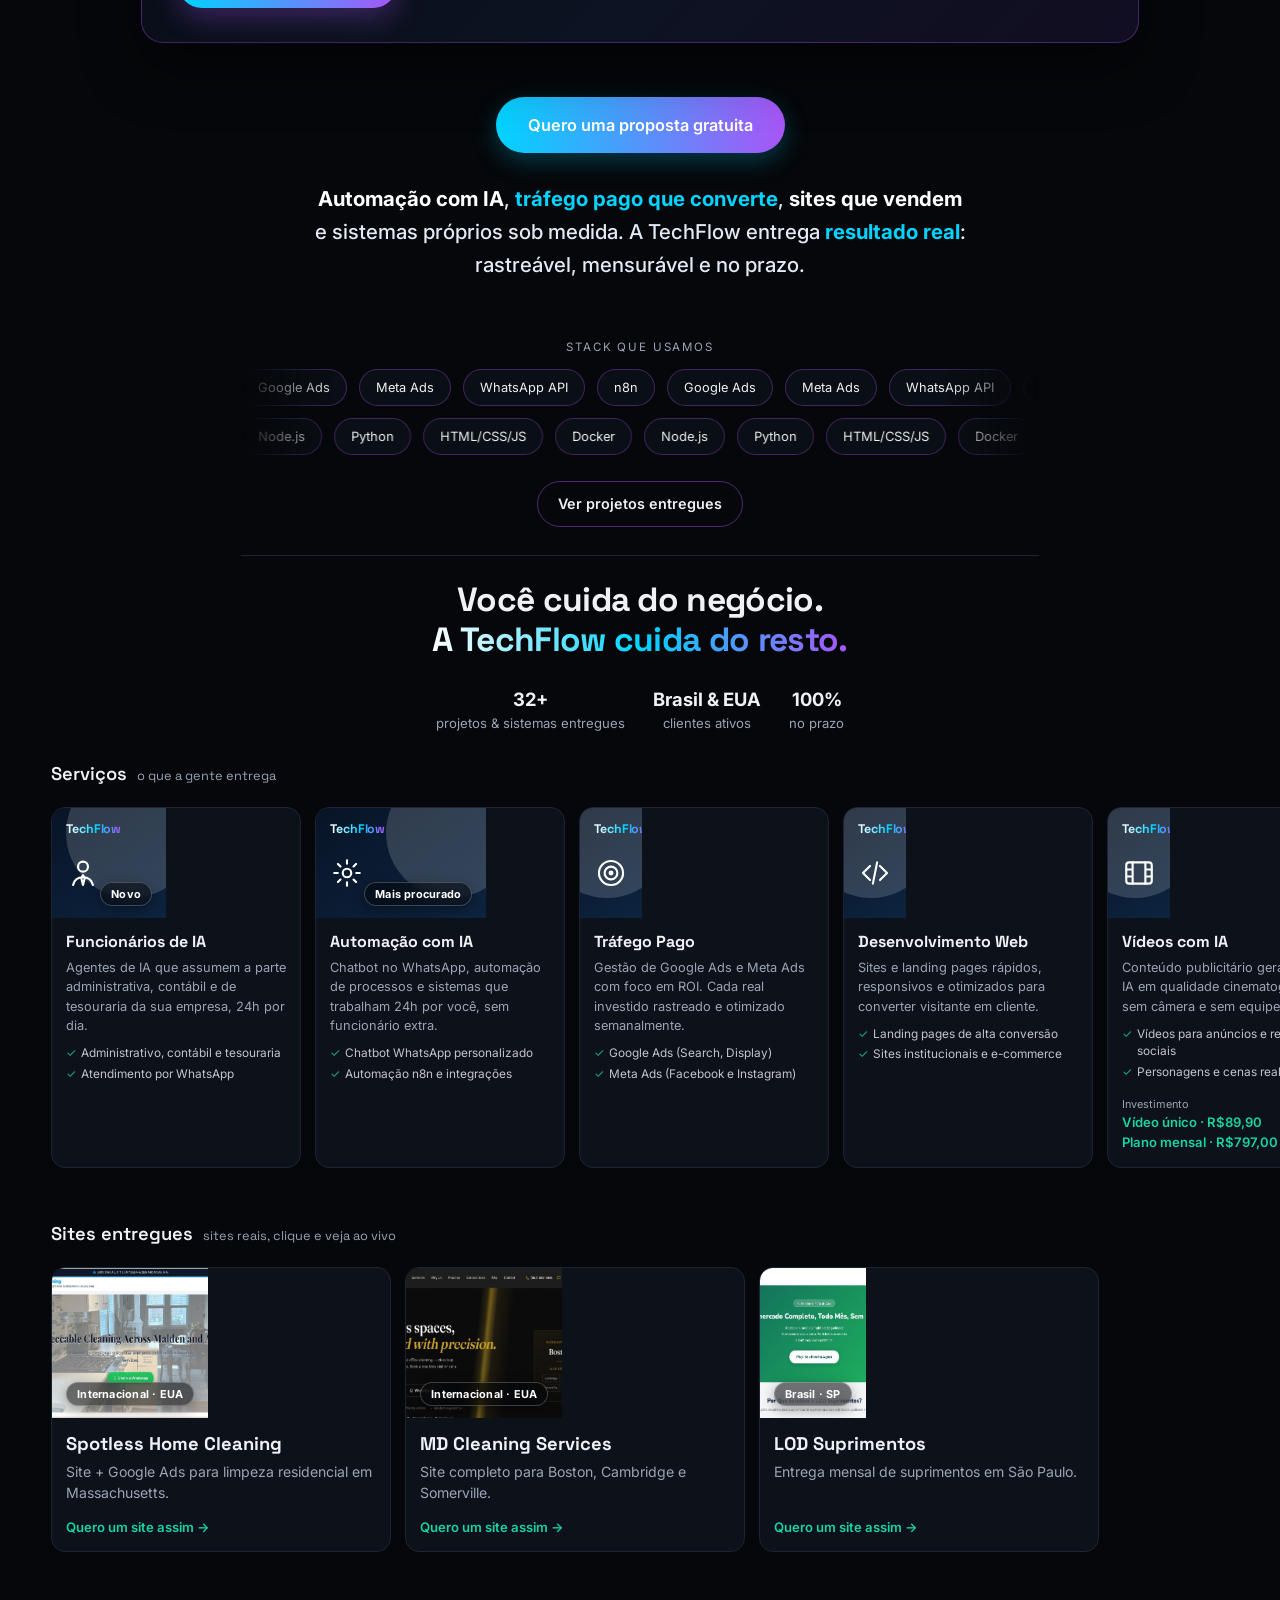
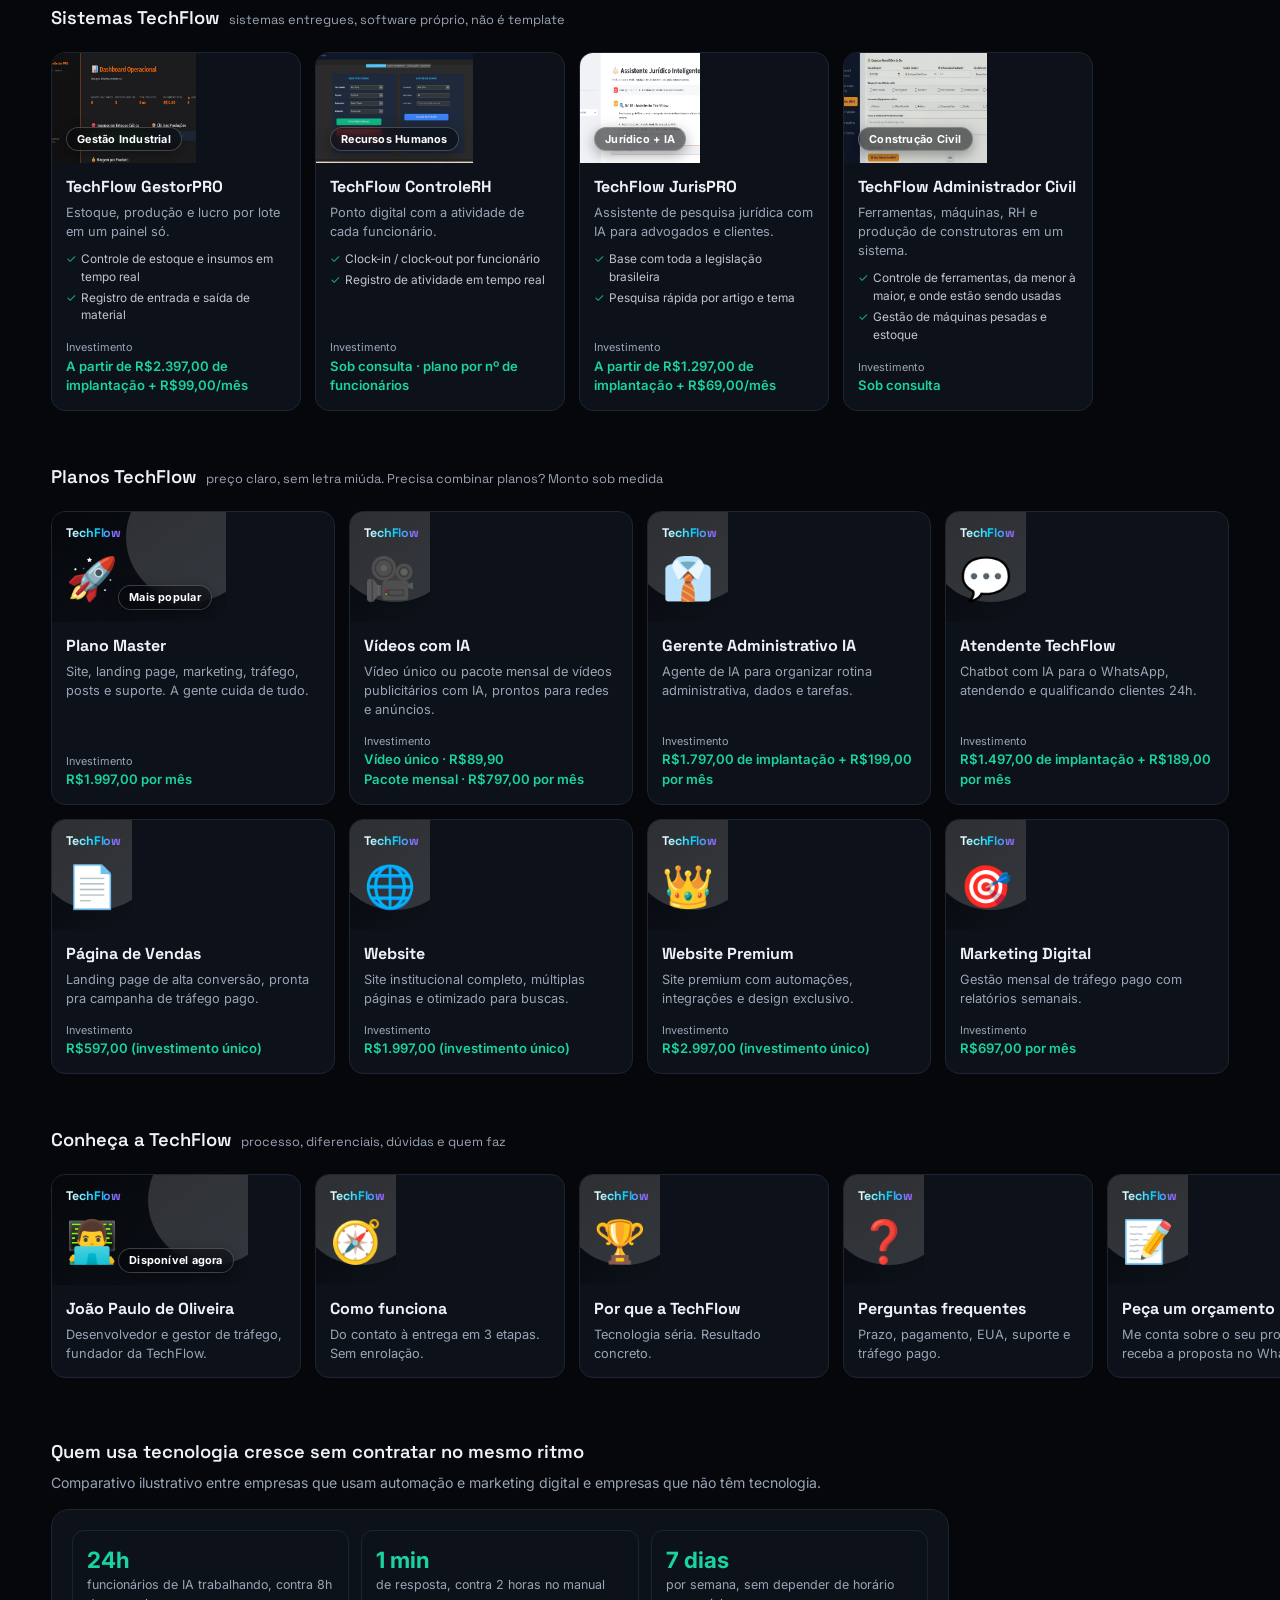
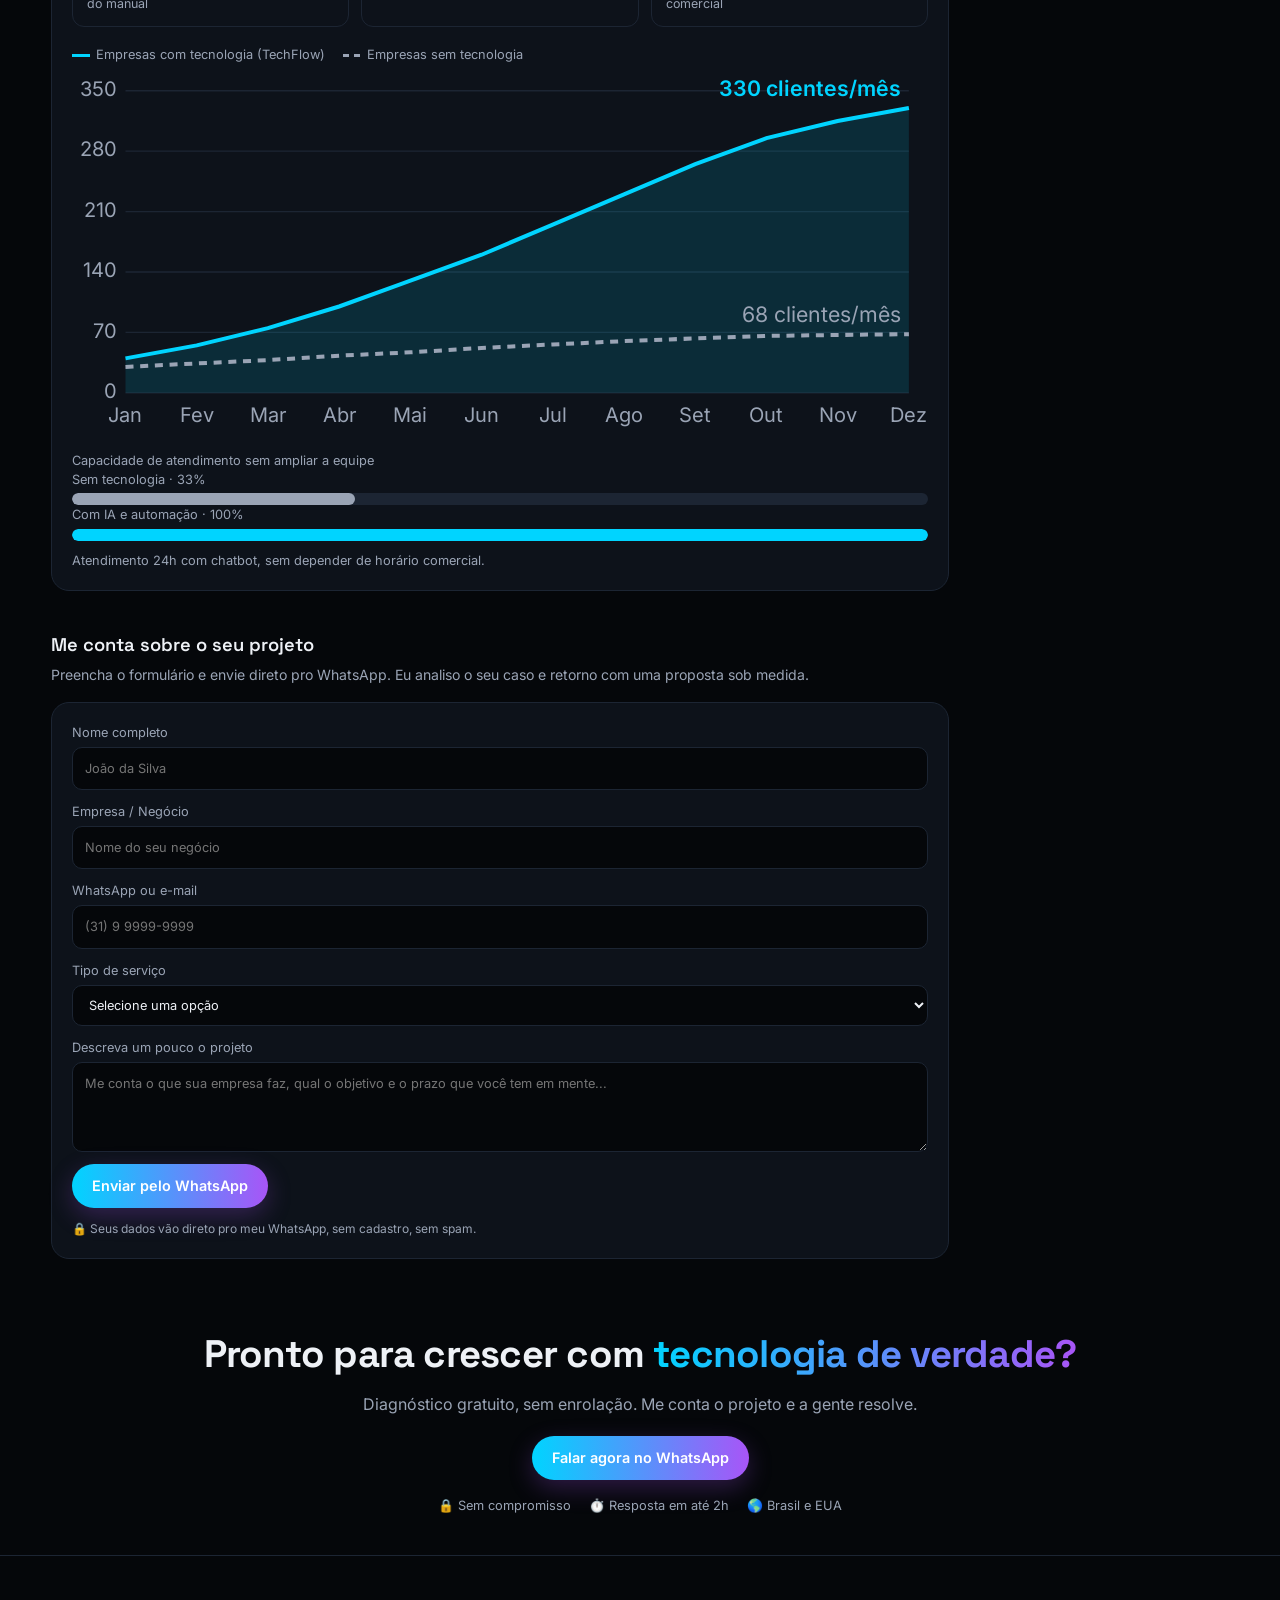
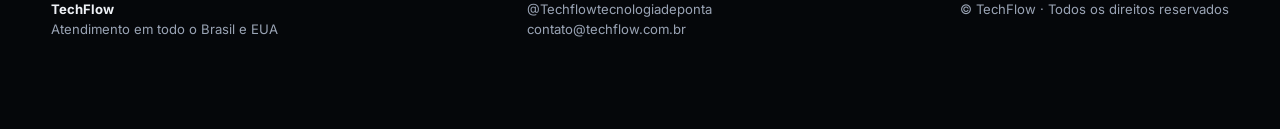
==== commit 566860cc: "finalzao" ====
--- a/index.html
+++ b/index.html
@@ -243,8 +243,7 @@
   <p>A TechFlow automatiza <strong class="hl">até 90% das tarefas administrativas</strong> de qualquer empresa, em qualquer nicho, com <strong>funcionários de IA</strong>: administrativo, contábil, tesouraria, RH e atendimento por WhatsApp e por voz.</p>
 </section>
 
-<div id="iaslot"></div><div class="sim-wrap"><button class="btn ghost sim-btn" id="simBtn" type="button">Ver simulação do atendente</button></div>
-<section class="lab-card-wrap" id="laboratorio">
+<div id="iaslot"></div><section class="lab-card-wrap" id="laboratorio">
   <a class="lab-card" href="https://jpsinuca15-bit.github.io/laboratoriodeia/" target="_blank" rel="noopener noreferrer" aria-label="Entrar no laboratório de IA da TechFlow">
     <div class="lab-card-glow" aria-hidden="true"></div>
     <div class="lab-card-body">
@@ -500,78 +499,10 @@
 })();
 
 
-/* ===== SIMULAÇÃO DO ATENDENTE (10 perguntas com menus) ===== */
-(function(){
-  const steps = [{"q": "Olá! Sou o assistente virtual de uma empresa de exemplo. Qual é o seu negócio?", "o": ["Loja", "Clínica", "Escritório", "Indústria"], "r": {"Loja": "Ótimo! Lojas usam agentes para responder preço, estoque e pedidos.", "Clínica": "Clínicas usam agentes para marcar consultas e confirmar horários.", "Escritório": "Escritórios usam agentes para triagem de clientes e agendamentos.", "Indústria": "Indústrias usam agentes para orçamentos, pedidos e status de entrega."}}, {"q": "Você recebe muitas mensagens pelo WhatsApp por dia?", "o": ["Muitas", "Algumas", "Poucas"], "r": {"Muitas": "Com muitas mensagens, o agente responde todas ao mesmo tempo, sem fila.", "Algumas": "Com algumas mensagens, o agente responde na hora e você acompanha tudo.", "Poucas": "Mesmo com poucas mensagens, o agente garante resposta imediata fora do horário."}}, {"q": "Qual é a dúvida que mais aparece para você?", "o": ["Preço", "Horário", "Prazo", "Outra"], "r": {"Preço": "O agente envia a tabela de preços automaticamente.", "Horário": "O agente informa horário de funcionamento a qualquer hora.", "Prazo": "O agente informa prazos e atualiza o cliente sobre o andamento.", "Outra": "Para dúvidas fora do roteiro, o agente passa para uma pessoa."}}, {"q": "Você quer que o agente marque compromissos?", "o": ["Sim", "Não", "Talvez"], "r": {"Sim": "Ótimo: ele oferece horários livres, marca e envia a confirmação.", "Não": "Tudo bem: ele pode apenas responder e registrar o contato.", "Talvez": "Dá pra começar só com respostas e incluir agendamento depois."}}, {"q": "O cliente pede um orçamento. O que você prefere?", "o": ["Orçamento automático", "Eu envio depois", "Os dois"], "r": {"Orçamento automático": "O agente coleta os dados e gera o orçamento na hora.", "Eu envio depois": "O agente coleta os dados e avisa você com o resumo.", "Os dois": "O agente envia uma estimativa e você revisa o valor final."}}, {"q": "E quando o cliente faz uma pergunta que o agente não sabe responder?", "o": ["Passa para uma pessoa", "Registra e avisa", "Pede para aguardar"], "r": {"Passa para uma pessoa": "Ele transfere a conversa com o histórico completo.", "Registra e avisa": "Ele registra a dúvida e te avisa na mesma hora.", "Pede para aguardar": "Ele avisa o cliente e retorna assim que você responder."}}, {"q": "Em que horário você quer que o atendimento funcione?", "o": ["Horário comercial", "24 horas", "Fim de semana também"], "r": {"Horário comercial": "Ótimo para começar. Fora do horário, o agente já deixa tudo registrado.", "24 horas": "Com 24 horas, o cliente é atendido mesmo de madrugada.", "Fim de semana também": "O agente atende sábado e domingo sem depender de ninguém."}}, {"q": "Como você quer receber os contatos dos clientes?", "o": ["Planilha", "E-mail", "WhatsApp"], "r": {"Planilha": "Cada contato entra direto numa planilha organizada.", "E-mail": "Você recebe um e-mail com o resumo de cada conversa.", "WhatsApp": "Você recebe o resumo no próprio WhatsApp, em tempo real."}}, {"q": "Quer ver o agente recebendo um pedido de verdade?", "o": ["Sim, quero ver", "Depois"], "r": {"Sim, quero ver": "Dá pra montar uma demonstração com o seu tipo de negócio.", "Depois": "Sem problema: você pode voltar quando quiser ver na prática."}}, {"q": "Qual é o seu prazo para começar?", "o": ["Esta semana", "Este mês", "Ainda pesquisando"], "r": {"Esta semana": "Ótimo! Dá pra começar com um diagnóstico rápido.", "Este mês": "Perfeito: dá tempo de montar tudo com calma e testar.", "Ainda pesquisando": "Tudo bem. Vamos montar a proposta quando você decidir."}}];
-  const panel = document.getElementById('bot');
-  const body = document.getElementById('botBody');
-  const opts = document.getElementById('botOpts');
-  const openBtn = document.getElementById('simBtn');
-  if (!panel || !openBtn) return;
-  const answers = [];
-  let i = 0;
-  const addMsg = (t, me) => {
-    const d = document.createElement('div');
-    d.className = 'bot-msg' + (me ? ' me' : '');
-    d.textContent = t;
-    body.appendChild(d);
-    body.scrollTop = body.scrollHeight;
-  };
-  const setOpts = (list, onPick) => {
-    opts.innerHTML = '';
-    list.forEach(t => {
-      const b = document.createElement('button');
-      b.className = 'bot-opt';
-      b.type = 'button';
-      b.textContent = t;
-      b.addEventListener('click', () => onPick(t));
-      opts.appendChild(b);
-    });
-  };
-  const finish = () => {
-    addMsg('Pronto! Esta foi uma simulação. Para montar um agente assim para o seu negócio, fale com a TechFlow com o resumo abaixo.');
-    const msg = 'Olá! Fiz a simulação do atendente no site da TechFlow. Respostas: ' + answers.join(' | ') + '.';
-    const link = document.createElement('a');
-    link.className = 'bot-go';
-    link.target = '_blank';
-    link.rel = 'noopener';
-    link.href = 'https://api.whatsapp.com/send?phone=5531999232730&text=' + encodeURIComponent(msg);
-    link.textContent = 'Falar com a TechFlow com este resumo';
-    opts.innerHTML = '';
-    opts.appendChild(link);
-  };
-  const ask = () => {
-    addMsg(steps[i].q);
-    setOpts(steps[i].o, pick);
-  };
-  const pick = (t) => {
-    addMsg(t, true);
-    answers.push(t);
-    addMsg(steps[i].r[t]);
-    i++;
-    if (i < steps.length) setTimeout(ask, 500);
-    else setTimeout(finish, 500);
-  };
-  const start = () => {
-    panel.hidden = false;
-    body.innerHTML = '';
-    opts.innerHTML = '';
-    answers.length = 0;
-    i = 0;
-    ask();
-  };
-  openBtn.addEventListener('click', start);
-  document.getElementById('botClose').addEventListener('click', () => { panel.hidden = true; });
-})();
 </script>
 <div class="photo-zoom" id="photoZoom" hidden role="dialog" aria-modal="true" aria-label="Foto ampliada">
   <img id="photoZoomImg" alt="João Paulo, fundador da TechFlow">
   <button class="photo-zoom-x" id="photoZoomClose" aria-label="Fechar">✕</button>
 </div>
-<div class="bot" id="bot" hidden role="dialog" aria-label="Atendimento automático TechFlow">
-  <div class="bot-head"><span class="bot-dot"></span><div><b>Atendimento TechFlow</b><small>Automático · responde na hora</small></div><button class="bot-x" id="botClose" aria-label="Fechar">✕</button></div>
-  <div class="bot-body" id="botBody"></div>
-  <div class="bot-opts" id="botOpts"></div>
-</div>
 </body>
 </html>
